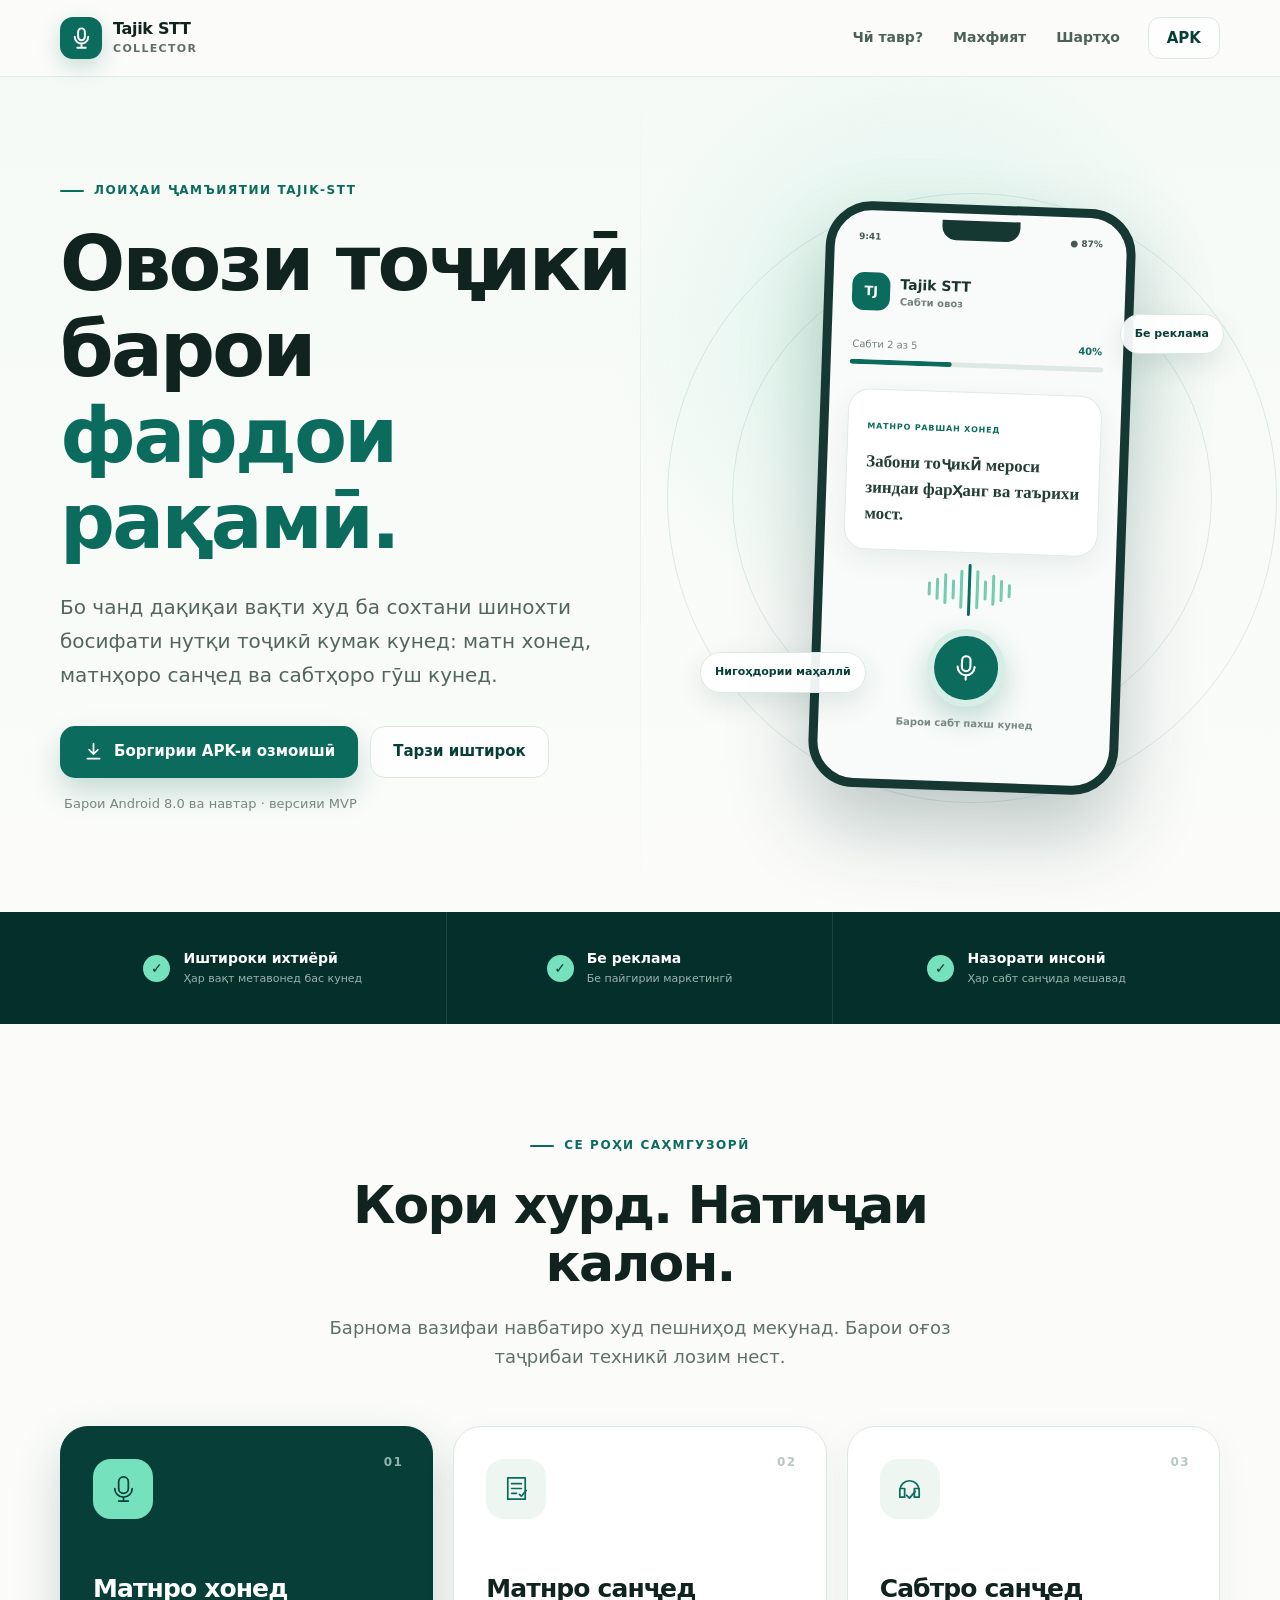
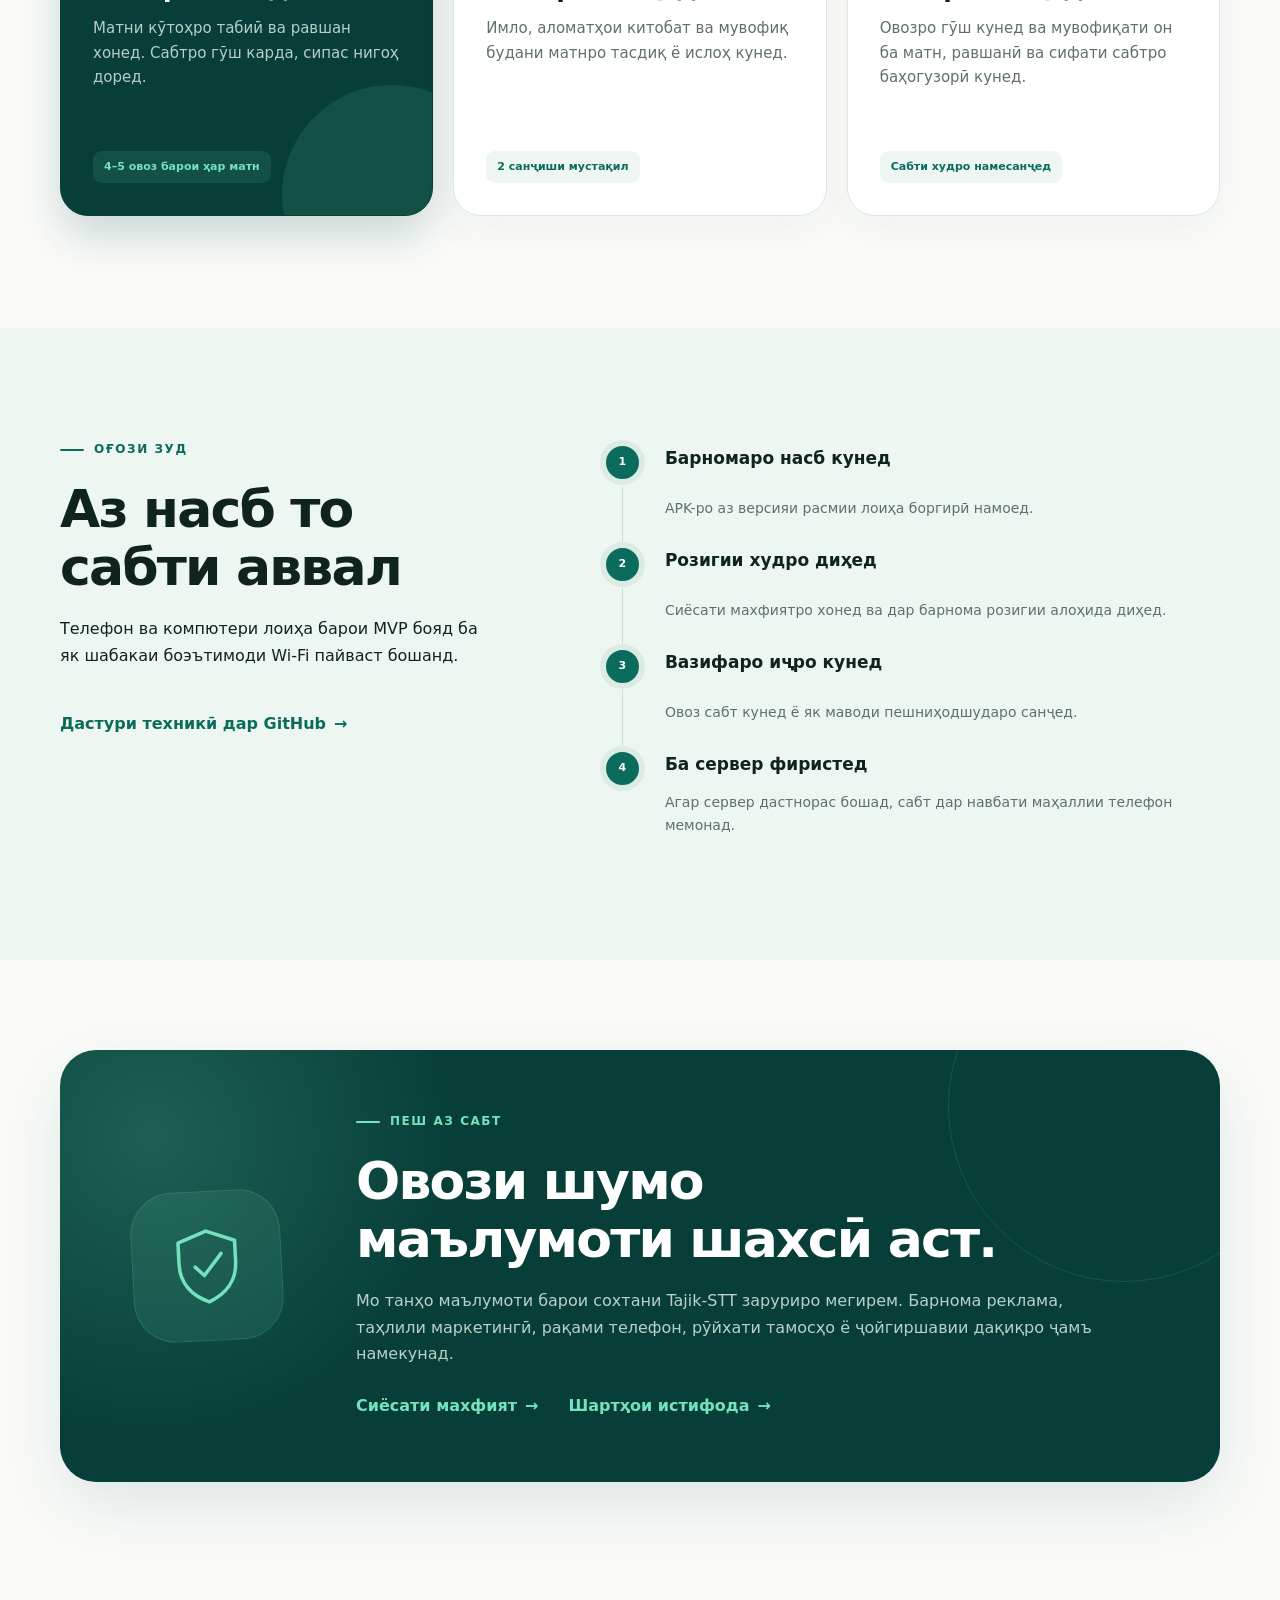
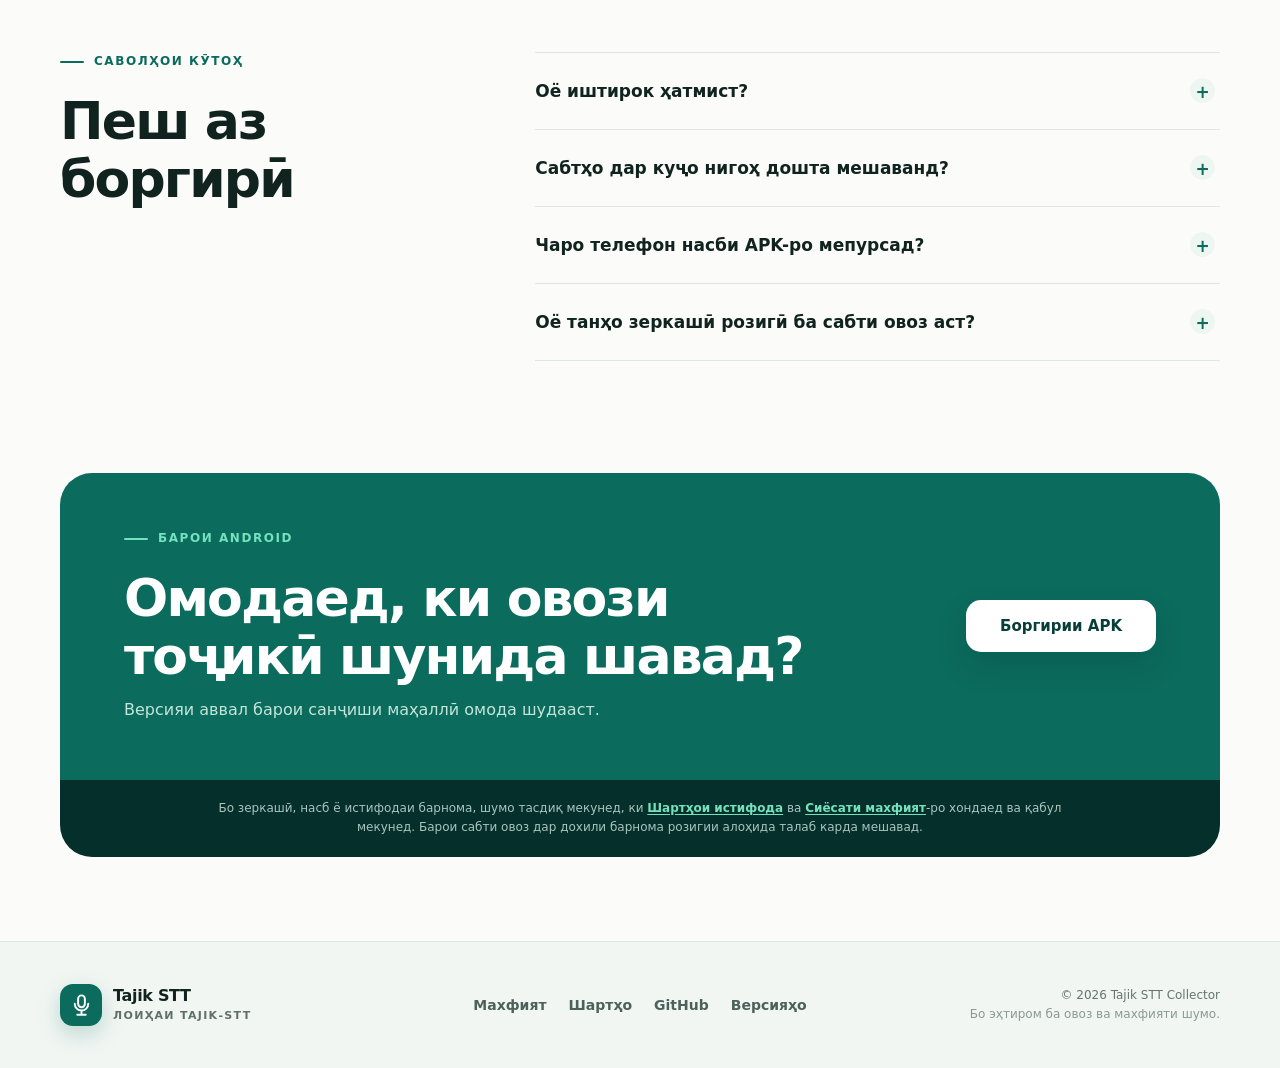
==== docs/index.html @ e996c250 "feat: add GitHub Pages site and privacy flow" ====
<!doctype html>
<html lang="tg">
<head>
  <meta charset="utf-8">
  <meta name="viewport" content="width=device-width, initial-scale=1">
  <meta name="theme-color" content="#083f38">
  <meta name="description" content="Tajik STT Collector — барномаи ихтиёрӣ барои сабт ва санҷиши овози тоҷикӣ.">
  <meta property="og:title" content="Tajik STT Collector">
  <meta property="og:description" content="Овози тоҷикӣ барои фардои рақамӣ.">
  <meta property="og:type" content="website">
  <meta property="og:url" content="https://zigger06.github.io/Tajik-STT-Collector/">
  <title>Tajik STT Collector — овози тоҷикӣ</title>
  <link rel="icon" href="favicon.svg" type="image/svg+xml">
  <link rel="stylesheet" href="styles.css">
</head>
<body>
  <a class="skip-link" href="#main">Ба муҳтавои асосӣ гузаштан</a>

  <header class="site-header">
    <div class="shell nav-wrap">
      <a class="brand" href="index.html" aria-label="Tajik STT Collector — саҳифаи асосӣ">
        <span class="brand-mark" aria-hidden="true">
          <svg viewBox="0 0 32 32" focusable="false">
            <rect x="12" y="4" width="8" height="14" rx="4"></rect>
            <path d="M8 14a8 8 0 0 0 16 0M16 22v5M11 27h10"></path>
          </svg>
        </span>
        <span><strong>Tajik STT</strong><small>Collector</small></span>
      </a>
      <nav class="nav-links" aria-label="Пайвандҳои асосӣ">
        <a href="#how">Чӣ тавр?</a>
        <a href="privacy.html">Махфият</a>
        <a href="terms.html">Шартҳо</a>
      </nav>
      <a class="button button-small button-ghost" href="https://github.com/Zigger06/Tajik-STT-Collector/releases/latest/download/Tajik-STT-Collector.apk">APK</a>
    </div>
  </header>

  <main id="main">
    <section class="hero">
      <div class="hero-glow hero-glow-one" aria-hidden="true"></div>
      <div class="hero-glow hero-glow-two" aria-hidden="true"></div>
      <div class="shell hero-grid">
        <div class="hero-copy">
          <p class="eyebrow"><span></span> Лоиҳаи ҷамъиятии Tajik‑STT</p>
          <h1>Овози тоҷикӣ барои <em>фардои рақамӣ.</em></h1>
          <p class="hero-lead">Бо чанд дақиқаи вақти худ ба сохтани шинохти босифати нутқи тоҷикӣ кумак кунед: матн хонед, матнҳоро санҷед ва сабтҳоро гӯш кунед.</p>
          <div class="hero-actions">
            <a class="button button-primary" href="https://github.com/Zigger06/Tajik-STT-Collector/releases/latest/download/Tajik-STT-Collector.apk">
              <svg aria-hidden="true" viewBox="0 0 24 24"><path d="M12 3v12m0 0 5-5m-5 5-5-5M5 20h14"></path></svg>
              Боргирии APK-и озмоишӣ
            </a>
            <a class="button button-secondary" href="#how">Тарзи иштирок</a>
          </div>
          <p class="download-note">Барои Android 8.0 ва навтар · версияи MVP</p>
        </div>

        <div class="phone-stage" aria-label="Намунаи интерфейси барнома">
          <div class="orbit orbit-one" aria-hidden="true"></div>
          <div class="orbit orbit-two" aria-hidden="true"></div>
          <div class="phone">
            <div class="phone-top"><span>9:41</span><i></i><span>● 87%</span></div>
            <div class="app-brand"><b>TJ</b><span>Tajik STT<small>Сабти овоз</small></span></div>
            <div class="progress-row"><span>Сабти 2 аз 5</span><strong>40%</strong></div>
            <div class="progress"><i></i></div>
            <div class="prompt-card">
              <small>МАТНРО РАВШАН ХОНЕД</small>
              <p>Забони тоҷикӣ мероси зиндаи фарҳанг ва таърихи мост.</p>
            </div>
            <div class="wave" aria-hidden="true">
              <i></i><i></i><i></i><i></i><i></i><i></i><i></i><i></i><i></i><i></i><i></i>
            </div>
            <div class="record-button" aria-hidden="true">
              <svg viewBox="0 0 32 32"><rect x="12" y="5" width="8" height="14" rx="4"></rect><path d="M8 15a8 8 0 0 0 16 0M16 23v4"></path></svg>
            </div>
            <p class="tap-label">Барои сабт пахш кунед</p>
          </div>
          <span class="float-chip chip-private">Бе реклама</span>
          <span class="float-chip chip-local">Нигоҳдории маҳаллӣ</span>
        </div>
      </div>
    </section>

    <section class="trust-strip" aria-label="Хусусиятҳои махфият">
      <div class="shell trust-grid">
        <div><span class="check">✓</span><p><strong>Иштироки ихтиёрӣ</strong><small>Ҳар вақт метавонед бас кунед</small></p></div>
        <div><span class="check">✓</span><p><strong>Бе реклама</strong><small>Бе пайгирии маркетингӣ</small></p></div>
        <div><span class="check">✓</span><p><strong>Назорати инсонӣ</strong><small>Ҳар сабт санҷида мешавад</small></p></div>
      </div>
    </section>

    <section class="section" id="how">
      <div class="shell">
        <div class="section-heading">
          <p class="eyebrow dark"><span></span> Се роҳи саҳмгузорӣ</p>
          <h2>Кори хурд. Натиҷаи калон.</h2>
          <p>Барнома вазифаи навбатиро худ пешниҳод мекунад. Барои оғоз таҷрибаи техникӣ лозим нест.</p>
        </div>
        <div class="task-grid">
          <article class="task-card featured">
            <div class="task-number">01</div>
            <div class="task-icon mic-icon" aria-hidden="true">
              <svg viewBox="0 0 32 32"><rect x="11" y="4" width="10" height="17" rx="5"></rect><path d="M7 16a9 9 0 0 0 18 0M16 25v4M11 29h10"></path></svg>
            </div>
            <h3>Матнро хонед</h3>
            <p>Матни кӯтоҳро табиӣ ва равшан хонед. Сабтро гӯш карда, сипас нигоҳ доред.</p>
            <span class="task-tag">4–5 овоз барои ҳар матн</span>
          </article>
          <article class="task-card">
            <div class="task-number">02</div>
            <div class="task-icon" aria-hidden="true">
              <svg viewBox="0 0 32 32"><path d="M7 5h18v22H7zM11 11h10M11 16h10M11 21h5"></path><path d="m19 22 2 2 5-6"></path></svg>
            </div>
            <h3>Матнро санҷед</h3>
            <p>Имло, аломатҳои китобат ва мувофиқ будани матнро тасдиқ ё ислоҳ кунед.</p>
            <span class="task-tag">2 санҷиши мустақил</span>
          </article>
          <article class="task-card">
            <div class="task-number">03</div>
            <div class="task-icon" aria-hidden="true">
              <svg viewBox="0 0 32 32"><path d="M6 18a10 10 0 0 1 20 0M6 18v7h5v-9H6M26 18v7h-5v-9h5"></path><path d="m13 23 3 3 6-7"></path></svg>
            </div>
            <h3>Сабтро санҷед</h3>
            <p>Овозро гӯш кунед ва мувофиқати он ба матн, равшанӣ ва сифати сабтро баҳогузорӣ кунед.</p>
            <span class="task-tag">Сабти худро намесанҷед</span>
          </article>
        </div>
      </div>
    </section>

    <section class="section soft-section">
      <div class="shell steps-grid">
        <div class="section-heading left">
          <p class="eyebrow dark"><span></span> Оғози зуд</p>
          <h2>Аз насб то сабти аввал</h2>
          <p>Телефон ва компютери лоиҳа барои MVP бояд ба як шабакаи боэътимоди Wi‑Fi пайваст бошанд.</p>
          <a class="text-link" href="https://github.com/Zigger06/Tajik-STT-Collector#быстрый-запуск-на-windows">Дастури техникӣ дар GitHub <span>→</span></a>
        </div>
        <ol class="steps">
          <li><b>1</b><div><strong>Барномаро насб кунед</strong><span>APK-ро аз версияи расмии лоиҳа боргирӣ намоед.</span></div></li>
          <li><b>2</b><div><strong>Розигии худро диҳед</strong><span>Сиёсати махфиятро хонед ва дар барнома розигии алоҳида диҳед.</span></div></li>
          <li><b>3</b><div><strong>Вазифаро иҷро кунед</strong><span>Овоз сабт кунед ё як маводи пешниҳодшударо санҷед.</span></div></li>
          <li><b>4</b><div><strong>Ба сервер фиристед</strong><span>Агар сервер дастнорас бошад, сабт дар навбати маҳаллии телефон мемонад.</span></div></li>
        </ol>
      </div>
    </section>

    <section class="section privacy-section">
      <div class="shell privacy-card">
        <div class="shield" aria-hidden="true">
          <svg viewBox="0 0 48 48"><path d="M24 4 40 10v12c0 11-6.7 18.2-16 22-9.3-3.8-16-11-16-22V10z"></path><path d="m17 24 5 5 10-12"></path></svg>
        </div>
        <div>
          <p class="eyebrow light"><span></span> Пеш аз сабт</p>
          <h2>Овози шумо маълумоти шахсӣ аст.</h2>
          <p>Мо танҳо маълумоти барои сохтани Tajik‑STT заруриро мегирем. Барнома реклама, таҳлили маркетингӣ, рақами телефон, рӯйхати тамосҳо ё ҷойгиршавии дақиқро ҷамъ намекунад.</p>
          <div class="legal-links">
            <a href="privacy.html">Сиёсати махфият <span>→</span></a>
            <a href="terms.html">Шартҳои истифода <span>→</span></a>
          </div>
        </div>
      </div>
    </section>

    <section class="section faq-section">
      <div class="shell faq-grid">
        <div class="section-heading left">
          <p class="eyebrow dark"><span></span> Саволҳои кӯтоҳ</p>
          <h2>Пеш аз боргирӣ</h2>
        </div>
        <div class="faq-list">
          <details>
            <summary>Оё иштирок ҳатмист?</summary>
            <p>Не. Иштирок пурра ихтиёрӣ аст. Шумо метавонед сабтро пеш аз фиристодан пок кунед ё минбаъд иштирок накунед.</p>
          </details>
          <details>
            <summary>Сабтҳо дар куҷо нигоҳ дошта мешаванд?</summary>
            <p>Дар MVP сабтҳои фиристодашуда дар компютери лоиҳа нигоҳ дошта мешаванд. Сабти ҳанӯз нафиристодашуда муваққатан дар хотираи хусусии барнома мемонад.</p>
          </details>
          <details>
            <summary>Чаро телефон насби APK-ро мепурсад?</summary>
            <p>Барнома ҳоло дар Google Play нест. APK-ро танҳо аз саҳифаи расмии ҳамин лоиҳа гиред ва иҷозати насб аз манбаи дигарро танҳо барои ҳамин файл диҳед.</p>
          </details>
          <details>
            <summary>Оё танҳо зеркашӣ розигӣ ба сабти овоз аст?</summary>
            <p>Не. Боргирӣ ва истифода қабули шартҳоро нишон медиҳад, аммо барои сабт ва истифодаи овоз дар дохили барнома розигии равшан ва алоҳида талаб мешавад.</p>
          </details>
        </div>
      </div>
    </section>

    <section class="download-section">
      <div class="shell download-card">
        <div>
          <p class="eyebrow light"><span></span> Барои Android</p>
          <h2>Омодаед, ки овози тоҷикӣ шунида шавад?</h2>
          <p>Версияи аввал барои санҷиши маҳаллӣ омода шудааст.</p>
        </div>
        <a class="button button-light" href="https://github.com/Zigger06/Tajik-STT-Collector/releases/latest/download/Tajik-STT-Collector.apk">Боргирии APK</a>
      </div>
      <div class="shell consent-copy">
        <p>Бо зеркашӣ, насб ё истифодаи барнома, шумо тасдиқ мекунед, ки <a href="terms.html">Шартҳои истифода</a> ва <a href="privacy.html">Сиёсати махфият</a>-ро хондаед ва қабул мекунед. Барои сабти овоз дар дохили барнома розигии алоҳида талаб карда мешавад.</p>
      </div>
    </section>
  </main>

  <footer class="site-footer">
    <div class="shell footer-grid">
      <div class="brand footer-brand">
        <span class="brand-mark" aria-hidden="true">
          <svg viewBox="0 0 32 32" focusable="false"><rect x="12" y="4" width="8" height="14" rx="4"></rect><path d="M8 14a8 8 0 0 0 16 0M16 22v5M11 27h10"></path></svg>
        </span>
        <span><strong>Tajik STT</strong><small>Лоиҳаи Tajik‑STT</small></span>
      </div>
      <nav aria-label="Пайвандҳои поёнӣ">
        <a href="privacy.html">Махфият</a>
        <a href="terms.html">Шартҳо</a>
        <a href="https://github.com/Zigger06/Tajik-STT-Collector">GitHub</a>
        <a href="https://github.com/Zigger06/Tajik-STT-Collector/releases">Версияҳо</a>
      </nav>
      <p>© 2026 Tajik STT Collector<br><span>Бо эҳтиром ба овоз ва махфияти шумо.</span></p>
    </div>
  </footer>
</body>
</html>
---- docs/styles.css ----
:root {
  --ink: #10231f;
  --muted: #5f706b;
  --paper: #fbfcfa;
  --soft: #eef6f2;
  --line: #dce8e2;
  --green: #0b6b5d;
  --green-dark: #073f38;
  --green-deep: #052f2b;
  --mint: #75e2bd;
  --lime: #dff572;
  --white: #ffffff;
  --shadow: 0 24px 70px rgba(7, 63, 56, 0.12);
  --radius: 28px;
}

* {
  box-sizing: border-box;
}

html {
  scroll-behavior: smooth;
  scroll-padding-top: 90px;
}

body {
  margin: 0;
  color: var(--ink);
  background: var(--paper);
  font-family: Inter, ui-sans-serif, system-ui, -apple-system, BlinkMacSystemFont, "Segoe UI", sans-serif;
  font-size: 16px;
  line-height: 1.65;
  text-rendering: optimizeLegibility;
}

body::selection {
  color: var(--green-deep);
  background: var(--mint);
}

a {
  color: inherit;
  text-decoration: none;
}

svg {
  display: block;
}

.shell {
  width: min(1160px, calc(100% - 40px));
  margin-inline: auto;
}

.skip-link {
  position: fixed;
  z-index: 100;
  top: 10px;
  left: 10px;
  padding: 10px 16px;
  color: var(--white);
  background: var(--green-dark);
  border-radius: 10px;
  transform: translateY(-150%);
}

.skip-link:focus {
  transform: translateY(0);
}

.site-header {
  position: sticky;
  z-index: 20;
  top: 0;
  background: rgba(251, 252, 250, 0.86);
  border-bottom: 1px solid rgba(220, 232, 226, 0.8);
  backdrop-filter: blur(18px);
}

.nav-wrap {
  display: flex;
  align-items: center;
  min-height: 76px;
  gap: 28px;
}

.brand {
  display: inline-flex;
  align-items: center;
  gap: 11px;
  min-width: max-content;
}

.brand-mark {
  display: grid;
  place-items: center;
  width: 42px;
  height: 42px;
  color: var(--white);
  background: var(--green);
  border-radius: 13px;
  box-shadow: 0 8px 22px rgba(11, 107, 93, 0.22);
}

.brand-mark svg {
  width: 27px;
  height: 27px;
  fill: none;
  stroke: currentColor;
  stroke-linecap: round;
  stroke-linejoin: round;
  stroke-width: 2.3;
}

.brand > span:last-child {
  display: grid;
  line-height: 1.05;
}

.brand strong {
  font-size: 16px;
  letter-spacing: -0.02em;
}

.brand small {
  margin-top: 5px;
  color: var(--muted);
  font-size: 11px;
  font-weight: 700;
  letter-spacing: 0.12em;
  text-transform: uppercase;
}

.nav-links {
  display: flex;
  align-items: center;
  justify-content: center;
  margin-left: auto;
  gap: 30px;
}

.nav-links a,
.site-footer nav a {
  color: #4d615b;
  font-size: 14px;
  font-weight: 700;
}

.nav-links a:hover,
.site-footer nav a:hover,
.nav-links a:focus-visible,
.site-footer nav a:focus-visible {
  color: var(--green);
}

.button {
  display: inline-flex;
  align-items: center;
  justify-content: center;
  min-height: 52px;
  padding: 13px 22px;
  gap: 10px;
  border: 1px solid transparent;
  border-radius: 15px;
  font-size: 15px;
  font-weight: 800;
  line-height: 1.25;
  text-align: center;
  transition: transform 160ms ease, box-shadow 160ms ease, background 160ms ease;
}

.button:hover {
  transform: translateY(-2px);
}

.button:focus-visible,
a:focus-visible,
summary:focus-visible {
  outline: 3px solid var(--lime);
  outline-offset: 3px;
}

.button svg {
  width: 21px;
  height: 21px;
  fill: none;
  stroke: currentColor;
  stroke-linecap: round;
  stroke-linejoin: round;
  stroke-width: 2;
}

.button-primary {
  color: var(--white);
  background: var(--green);
  box-shadow: 0 14px 30px rgba(11, 107, 93, 0.22);
}

.button-primary:hover {
  background: #075d51;
  box-shadow: 0 18px 36px rgba(11, 107, 93, 0.28);
}

.button-secondary,
.button-ghost {
  color: var(--green-dark);
  background: rgba(255, 255, 255, 0.7);
  border-color: var(--line);
}

.button-small {
  min-height: 42px;
  padding: 9px 18px;
  border-radius: 12px;
}

.hero {
  position: relative;
  overflow: hidden;
  padding: 86px 0 80px;
  background:
    radial-gradient(circle at 72% 32%, rgba(117, 226, 189, 0.24), transparent 28%),
    linear-gradient(180deg, #f5faf7 0%, var(--paper) 100%);
}

.hero::before {
  position: absolute;
  top: 0;
  left: 50%;
  width: 1px;
  height: 100%;
  content: "";
  background: linear-gradient(transparent, rgba(11, 107, 93, 0.08), transparent);
}

.hero-grid {
  position: relative;
  z-index: 2;
  display: grid;
  grid-template-columns: minmax(0, 1.08fr) minmax(360px, 0.92fr);
  align-items: center;
  gap: 82px;
}

.hero-copy {
  padding: 18px 0;
}

.eyebrow {
  display: flex;
  align-items: center;
  margin: 0 0 20px;
  gap: 10px;
  color: var(--green);
  font-size: 12px;
  font-weight: 850;
  letter-spacing: 0.13em;
  text-transform: uppercase;
}

.eyebrow span {
  width: 24px;
  height: 2px;
  background: currentColor;
  border-radius: 999px;
}

.eyebrow.dark {
  color: var(--green);
}

.eyebrow.light {
  color: var(--mint);
}

h1,
h2,
h3,
p {
  overflow-wrap: break-word;
}

h1,
h2,
h3 {
  margin-top: 0;
  line-height: 1.12;
  letter-spacing: -0.035em;
}

h1 {
  max-width: 720px;
  margin-bottom: 25px;
  font-size: clamp(48px, 6vw, 78px);
  font-weight: 850;
}

h1 em {
  color: var(--green);
  font-style: normal;
}

.hero-lead {
  max-width: 650px;
  margin: 0 0 34px;
  color: #52655f;
  font-size: clamp(17px, 2vw, 20px);
  line-height: 1.7;
}

.hero-actions {
  display: flex;
  flex-wrap: wrap;
  gap: 12px;
}

.download-note {
  margin: 15px 0 0 4px;
  color: #788781;
  font-size: 13px;
}

.phone-stage {
  position: relative;
  display: grid;
  place-items: center;
  min-height: 600px;
}

.phone {
  position: relative;
  z-index: 3;
  width: 310px;
  min-height: 586px;
  padding: 18px 19px 28px;
  overflow: hidden;
  background: #f8fbf9;
  border: 9px solid #153832;
  border-radius: 46px;
  box-shadow: 0 38px 80px rgba(6, 48, 43, 0.25), inset 0 0 0 1px rgba(255, 255, 255, 0.35);
  transform: rotate(2deg);
}

.phone::before {
  position: absolute;
  top: 7px;
  left: 50%;
  width: 78px;
  height: 20px;
  content: "";
  background: #153832;
  border-radius: 0 0 14px 14px;
  transform: translateX(-50%);
}

.phone-top {
  display: flex;
  justify-content: space-between;
  margin: 1px 5px 28px;
  color: #435852;
  font-size: 9px;
  font-weight: 800;
}

.phone-top i {
  width: 52px;
}

.app-brand {
  display: flex;
  align-items: center;
  gap: 10px;
}

.app-brand b {
  display: grid;
  place-items: center;
  width: 38px;
  height: 38px;
  color: var(--white);
  background: var(--green);
  border-radius: 12px;
  font-size: 13px;
}

.app-brand > span {
  display: grid;
  color: #1a332e;
  font-size: 14px;
  font-weight: 850;
  line-height: 1.1;
}

.app-brand small {
  margin-top: 4px;
  color: #72807c;
  font-size: 10px;
  font-weight: 600;
}

.progress-row {
  display: flex;
  justify-content: space-between;
  margin: 26px 2px 7px;
  color: #73817d;
  font-size: 10px;
}

.progress-row strong {
  color: var(--green);
}

.progress {
  height: 5px;
  overflow: hidden;
  background: #dfe9e4;
  border-radius: 999px;
}

.progress i {
  display: block;
  width: 40%;
  height: 100%;
  background: var(--green);
  border-radius: inherit;
}

.prompt-card {
  margin-top: 24px;
  padding: 21px 19px;
  background: var(--white);
  border: 1px solid #e1ebe6;
  border-radius: 22px;
  box-shadow: 0 10px 28px rgba(7, 63, 56, 0.07);
}

.prompt-card small {
  color: var(--green);
  font-size: 8px;
  font-weight: 850;
  letter-spacing: 0.1em;
}

.prompt-card p {
  margin: 11px 0 0;
  color: #243d37;
  font-family: Georgia, serif;
  font-size: 17px;
  font-weight: 600;
  line-height: 1.55;
}

.wave {
  display: flex;
  align-items: center;
  justify-content: center;
  height: 74px;
  gap: 5px;
}

.wave i {
  width: 3px;
  height: 14px;
  background: #74cbb0;
  border-radius: 99px;
}

.wave i:nth-child(2),
.wave i:nth-child(10) { height: 22px; }
.wave i:nth-child(3),
.wave i:nth-child(9) { height: 31px; }
.wave i:nth-child(4),
.wave i:nth-child(8) { height: 20px; }
.wave i:nth-child(5),
.wave i:nth-child(7) { height: 39px; }
.wave i:nth-child(6) { height: 52px; background: var(--green); }

.record-button {
  display: grid;
  place-items: center;
  width: 78px;
  height: 78px;
  margin: 2px auto 0;
  color: var(--white);
  background: var(--green);
  border: 7px solid #d6eee6;
  border-radius: 50%;
  box-shadow: 0 12px 30px rgba(11, 107, 93, 0.24);
}

.record-button svg {
  width: 34px;
  height: 34px;
  fill: none;
  stroke: currentColor;
  stroke-linecap: round;
  stroke-width: 2;
}

.tap-label {
  margin: 9px 0 0;
  color: #7a8883;
  font-size: 10px;
  font-weight: 650;
  text-align: center;
}

.orbit {
  position: absolute;
  border: 1px solid rgba(11, 107, 93, 0.12);
  border-radius: 50%;
}

.orbit-one {
  width: 480px;
  height: 480px;
}

.orbit-two {
  width: 610px;
  height: 610px;
}

.float-chip {
  position: absolute;
  z-index: 5;
  padding: 10px 14px;
  color: var(--green-dark);
  background: rgba(255, 255, 255, 0.93);
  border: 1px solid var(--line);
  border-radius: 999px;
  box-shadow: 0 10px 28px rgba(7, 63, 56, 0.11);
  font-size: 11px;
  font-weight: 800;
}

.chip-private {
  top: 116px;
  right: -4px;
}

.chip-local {
  bottom: 105px;
  left: -24px;
}

.trust-strip {
  background: var(--green-deep);
}

.trust-grid {
  display: grid;
  grid-template-columns: repeat(3, 1fr);
}

.trust-grid > div {
  display: flex;
  align-items: center;
  justify-content: center;
  min-height: 112px;
  padding: 24px 30px;
  gap: 13px;
  border-right: 1px solid rgba(255, 255, 255, 0.1);
}

.trust-grid > div:last-child {
  border: 0;
}

.trust-grid p {
  display: grid;
  margin: 0;
  line-height: 1.35;
}

.trust-grid strong {
  color: var(--white);
  font-size: 14px;
}

.trust-grid small {
  margin-top: 4px;
  color: #9ab5ad;
  font-size: 11px;
}

.check {
  display: grid;
  place-items: center;
  flex: 0 0 27px;
  width: 27px;
  height: 27px;
  color: var(--green-deep);
  background: var(--mint);
  border-radius: 50%;
  font-size: 14px;
  font-weight: 900;
}

.section {
  padding: 112px 0;
}

.section-heading {
  max-width: 700px;
  margin: 0 auto 54px;
  text-align: center;
}

.section-heading.left {
  margin: 0;
  text-align: left;
}

.section-heading .eyebrow {
  justify-content: center;
}

.section-heading.left .eyebrow {
  justify-content: flex-start;
}

.section-heading h2,
.privacy-card h2,
.download-card h2 {
  margin-bottom: 20px;
  font-size: clamp(34px, 4.5vw, 52px);
  font-weight: 850;
}

.section-heading > p:last-child {
  margin: 0;
  color: var(--muted);
  font-size: 18px;
}

.task-grid {
  display: grid;
  grid-template-columns: repeat(3, 1fr);
  gap: 20px;
}

.task-card {
  position: relative;
  display: flex;
  flex-direction: column;
  min-height: 390px;
  padding: 32px;
  overflow: hidden;
  background: var(--white);
  border: 1px solid var(--line);
  border-radius: var(--radius);
  box-shadow: 0 14px 38px rgba(7, 63, 56, 0.05);
}

.task-card.featured {
  background: var(--green-dark);
  border-color: var(--green-dark);
  box-shadow: 0 20px 48px rgba(7, 63, 56, 0.2);
}

.task-card.featured::after {
  position: absolute;
  right: -70px;
  bottom: -90px;
  width: 220px;
  height: 220px;
  content: "";
  background: rgba(117, 226, 189, 0.11);
  border-radius: 50%;
}

.task-number {
  position: absolute;
  top: 26px;
  right: 29px;
  color: #b8c8c2;
  font-size: 12px;
  font-weight: 900;
  letter-spacing: 0.12em;
}

.task-card.featured .task-number {
  color: #8fb3aa;
}

.task-icon {
  display: grid;
  place-items: center;
  width: 60px;
  height: 60px;
  margin-bottom: 56px;
  color: var(--green);
  background: var(--soft);
  border-radius: 18px;
}

.task-icon svg {
  width: 31px;
  height: 31px;
  fill: none;
  stroke: currentColor;
  stroke-linecap: round;
  stroke-linejoin: round;
  stroke-width: 1.8;
}

.featured .task-icon {
  color: var(--green-dark);
  background: var(--mint);
}

.task-card h3 {
  margin-bottom: 13px;
  font-size: 25px;
}

.task-card p {
  margin: 0 0 24px;
  color: var(--muted);
  font-size: 15px;
}

.task-card.featured h3 {
  color: var(--white);
}

.task-card.featured p {
  color: #b8cec7;
}

.task-tag {
  position: relative;
  z-index: 2;
  align-self: flex-start;
  margin-top: auto;
  padding: 7px 11px;
  color: var(--green);
  background: var(--soft);
  border-radius: 9px;
  font-size: 11px;
  font-weight: 800;
}

.featured .task-tag {
  color: var(--mint);
  background: rgba(117, 226, 189, 0.11);
}

.soft-section {
  background: var(--soft);
}

.steps-grid {
  display: grid;
  grid-template-columns: 0.83fr 1.17fr;
  align-items: start;
  gap: 100px;
}

.text-link {
  display: inline-flex;
  align-items: center;
  margin-top: 26px;
  gap: 8px;
  color: var(--green);
  font-weight: 850;
}

.text-link span,
.legal-links span {
  transition: transform 160ms ease;
}

.text-link:hover span,
.legal-links a:hover span {
  transform: translateX(4px);
}

.steps {
  margin: 0;
  padding: 0;
  list-style: none;
}

.steps li {
  position: relative;
  display: flex;
  min-height: 102px;
  gap: 20px;
}

.steps li:not(:last-child)::after {
  position: absolute;
  top: 46px;
  bottom: -8px;
  left: 22px;
  width: 1px;
  content: "";
  background: #cbded5;
}

.steps b {
  position: relative;
  z-index: 2;
  display: grid;
  place-items: center;
  flex: 0 0 45px;
  width: 45px;
  height: 45px;
  color: var(--white);
  background: var(--green);
  border: 6px solid #dcece4;
  border-radius: 50%;
  font-size: 11px;
}

.steps div {
  display: grid;
  padding-top: 4px;
}

.steps strong {
  font-size: 17px;
}

.steps span {
  margin-top: 3px;
  color: var(--muted);
  font-size: 14px;
}

.privacy-section {
  padding-block: 90px;
  background: var(--paper);
}

.privacy-card {
  position: relative;
  display: grid;
  grid-template-columns: 170px 1fr;
  align-items: center;
  padding: 62px 72px;
  gap: 54px;
  overflow: hidden;
  color: var(--white);
  background:
    radial-gradient(circle at 8% 20%, rgba(117, 226, 189, 0.2), transparent 27%),
    var(--green-dark);
  border-radius: 36px;
  box-shadow: var(--shadow);
}

.privacy-card::after {
  position: absolute;
  top: -120px;
  right: -80px;
  width: 350px;
  height: 350px;
  content: "";
  border: 1px solid rgba(117, 226, 189, 0.13);
  border-radius: 50%;
}

.shield {
  display: grid;
  place-items: center;
  width: 150px;
  height: 150px;
  color: var(--mint);
  background: rgba(117, 226, 189, 0.1);
  border: 1px solid rgba(117, 226, 189, 0.16);
  border-radius: 42px;
  transform: rotate(-3deg);
}

.shield svg {
  width: 85px;
  height: 85px;
  fill: none;
  stroke: currentColor;
  stroke-linecap: round;
  stroke-linejoin: round;
  stroke-width: 2;
}

.privacy-card > div:last-child {
  position: relative;
  z-index: 2;
}

.privacy-card h2 {
  max-width: 680px;
}

.privacy-card p:not(.eyebrow) {
  max-width: 770px;
  margin-bottom: 26px;
  color: #bad0c9;
  font-size: 16px;
}

.legal-links {
  display: flex;
  flex-wrap: wrap;
  gap: 30px;
}

.legal-links a {
  display: inline-flex;
  align-items: center;
  gap: 8px;
  color: var(--mint);
  font-weight: 850;
}

.faq-section {
  padding-top: 80px;
}

.faq-grid {
  display: grid;
  grid-template-columns: 0.72fr 1.28fr;
  align-items: start;
  gap: 90px;
}

.faq-list {
  border-top: 1px solid var(--line);
}

.faq-list details {
  border-bottom: 1px solid var(--line);
}

.faq-list summary {
  position: relative;
  padding: 24px 46px 24px 0;
  cursor: pointer;
  font-size: 17px;
  font-weight: 800;
  list-style: none;
}

.faq-list summary::-webkit-details-marker {
  display: none;
}

.faq-list summary::after {
  position: absolute;
  top: 25px;
  right: 5px;
  display: grid;
  place-items: center;
  width: 25px;
  height: 25px;
  content: "+";
  color: var(--green);
  background: var(--soft);
  border-radius: 50%;
  font-size: 17px;
}

.faq-list details[open] summary::after {
  content: "−";
}

.faq-list details p {
  margin: -6px 46px 24px 0;
  color: var(--muted);
}

.download-section {
  padding: 0 0 84px;
}

.download-card {
  display: flex;
  align-items: center;
  justify-content: space-between;
  padding: 56px 64px;
  gap: 36px;
  color: var(--white);
  background: var(--green);
  border-radius: 32px 32px 0 0;
}

.download-card h2 {
  max-width: 720px;
  margin-bottom: 12px;
}

.download-card p:not(.eyebrow) {
  margin: 0;
  color: #c4e5da;
}

.button-light {
  min-width: 190px;
  color: var(--green-dark);
  background: var(--white);
  box-shadow: 0 14px 30px rgba(4, 47, 42, 0.16);
}

.consent-copy {
  padding: 19px 34px;
  color: #a9c5bd;
  background: var(--green-deep);
  border-radius: 0 0 32px 32px;
  font-size: 12px;
  text-align: center;
}

.consent-copy p {
  max-width: 900px;
  margin: 0 auto;
}

.consent-copy a {
  color: var(--mint);
  font-weight: 800;
  text-decoration: underline;
  text-underline-offset: 2px;
}

.site-footer {
  padding: 42px 0;
  background: #f1f6f3;
  border-top: 1px solid var(--line);
}

.footer-grid {
  display: grid;
  grid-template-columns: 1fr auto 1fr;
  align-items: center;
  gap: 40px;
}

.site-footer nav {
  display: flex;
  gap: 22px;
}

.site-footer > .shell > p {
  margin: 0;
  color: #65766f;
  font-size: 12px;
  line-height: 1.6;
  text-align: right;
}

.site-footer > .shell > p span {
  color: #8a9994;
}

/* Legal pages */
.legal-hero {
  padding: 80px 0 62px;
  color: var(--white);
  background:
    radial-gradient(circle at 76% 20%, rgba(117, 226, 189, 0.2), transparent 30%),
    var(--green-dark);
}

.legal-hero .breadcrumbs {
  display: flex;
  align-items: center;
  margin-bottom: 30px;
  gap: 9px;
  color: #a9c4bc;
  font-size: 13px;
}

.legal-hero .breadcrumbs a {
  color: var(--mint);
}

.legal-hero h1 {
  max-width: 820px;
  margin-bottom: 20px;
  font-size: clamp(42px, 6vw, 68px);
}

.legal-hero > .shell > p:last-child {
  max-width: 760px;
  margin: 0;
  color: #b9cec7;
  font-size: 18px;
}

.legal-layout {
  display: grid;
  grid-template-columns: 240px minmax(0, 760px);
  justify-content: center;
  padding: 70px 0 110px;
  gap: 70px;
}

.legal-toc {
  position: sticky;
  top: 104px;
  align-self: start;
  padding: 22px;
  background: var(--soft);
  border: 1px solid var(--line);
  border-radius: 18px;
}

.legal-toc strong {
  display: block;
  margin-bottom: 11px;
  color: var(--green-dark);
  font-size: 12px;
  letter-spacing: 0.08em;
  text-transform: uppercase;
}

.legal-toc a {
  display: block;
  padding: 5px 0;
  color: var(--muted);
  font-size: 13px;
  font-weight: 650;
}

.legal-toc a:hover {
  color: var(--green);
}

.legal-content {
  min-width: 0;
}

.legal-summary {
  margin-bottom: 46px;
  padding: 26px 28px;
  color: var(--green-dark);
  background: #e6f5ee;
  border: 1px solid #cce9dc;
  border-left: 5px solid var(--green);
  border-radius: 16px;
}

.legal-summary p {
  margin: 0;
}

.legal-content section {
  padding-top: 28px;
  margin-bottom: 34px;
  border-top: 1px solid var(--line);
}

.legal-content section:first-of-type {
  border-top: 0;
}

.legal-content h2 {
  margin-bottom: 15px;
  font-size: 26px;
}

.legal-content h3 {
  margin: 24px 0 10px;
  font-size: 19px;
}

.legal-content p,
.legal-content li {
  color: #4d615b;
}

.legal-content ul,
.legal-content ol {
  padding-left: 22px;
}

.legal-content li {
  margin-bottom: 8px;
  padding-left: 5px;
}

.legal-content a {
  color: var(--green);
  font-weight: 750;
  text-decoration: underline;
  text-underline-offset: 3px;
}

.legal-meta {
  display: flex;
  flex-wrap: wrap;
  margin-top: 32px;
  gap: 10px;
}

.legal-meta span {
  padding: 7px 11px;
  color: var(--green-dark);
  background: rgba(117, 226, 189, 0.12);
  border: 1px solid rgba(117, 226, 189, 0.22);
  border-radius: 999px;
  font-size: 12px;
  font-weight: 700;
}

.warning-box {
  margin: 24px 0;
  padding: 20px 22px;
  color: #634e14;
  background: #fff8dc;
  border: 1px solid #eedf9f;
  border-radius: 15px;
}

.warning-box strong {
  display: block;
  margin-bottom: 5px;
}

.warning-box p {
  margin: 0;
  color: #715c22;
}

.back-card {
  display: flex;
  align-items: center;
  justify-content: space-between;
  margin-top: 54px;
  padding: 24px 26px;
  gap: 24px;
  background: var(--soft);
  border-radius: 18px;
}

.back-card p {
  margin: 0;
}

@media (max-width: 980px) {
  .hero-grid {
    grid-template-columns: 1fr 380px;
    gap: 30px;
  }

  h1 {
    font-size: 56px;
  }

  .task-card {
    padding: 26px;
  }

  .steps-grid,
  .faq-grid {
    gap: 55px;
  }

  .privacy-card {
    grid-template-columns: 130px 1fr;
    padding: 50px;
    gap: 35px;
  }

  .shield {
    width: 125px;
    height: 125px;
  }

  .footer-grid {
    grid-template-columns: 1fr auto;
  }

  .site-footer > .shell > p {
    grid-column: 1 / -1;
    text-align: left;
  }
}

@media (max-width: 800px) {
  .nav-links {
    display: none;
  }

  .nav-wrap > .button {
    margin-left: auto;
  }

  .hero {
    padding-top: 58px;
  }

  .hero-grid {
    grid-template-columns: 1fr;
  }

  .hero-copy {
    text-align: center;
  }

  .hero-copy .eyebrow,
  .hero-actions {
    justify-content: center;
  }

  .hero-lead {
    margin-inline: auto;
  }

  .phone-stage {
    min-height: 620px;
  }

  .trust-grid {
    grid-template-columns: 1fr;
  }

  .trust-grid > div {
    justify-content: flex-start;
    min-height: 88px;
    border-right: 0;
    border-bottom: 1px solid rgba(255, 255, 255, 0.1);
  }

  .task-grid {
    grid-template-columns: 1fr;
  }

  .task-card {
    min-height: 330px;
  }

  .task-icon {
    margin-bottom: 40px;
  }

  .steps-grid,
  .faq-grid {
    grid-template-columns: 1fr;
  }

  .privacy-card {
    grid-template-columns: 1fr;
  }

  .shield {
    width: 100px;
    height: 100px;
    border-radius: 30px;
  }

  .shield svg {
    width: 58px;
  }

  .download-card {
    align-items: flex-start;
    flex-direction: column;
  }

  .legal-layout {
    grid-template-columns: 1fr;
  }

  .legal-toc {
    position: static;
  }
}

@media (max-width: 560px) {
  .shell {
    width: min(100% - 28px, 1160px);
  }

  .site-header .brand small {
    display: none;
  }

  .nav-wrap {
    min-height: 68px;
  }

  .brand-mark {
    width: 38px;
    height: 38px;
    border-radius: 12px;
  }

  .button-small {
    min-height: 40px;
    padding-inline: 15px;
  }

  .hero {
    padding: 44px 0 54px;
  }

  h1 {
    font-size: clamp(40px, 12vw, 54px);
  }

  .hero-lead {
    font-size: 17px;
  }

  .hero-actions {
    display: grid;
  }

  .hero-actions .button {
    width: 100%;
  }

  .phone-stage {
    min-height: 570px;
    transform: scale(0.9);
    margin: -30px 0;
  }

  .float-chip {
    display: none;
  }

  .orbit-two {
    display: none;
  }

  .section {
    padding: 78px 0;
  }

  .section-heading {
    margin-bottom: 38px;
  }

  .section-heading h2,
  .privacy-card h2,
  .download-card h2 {
    font-size: 35px;
  }

  .section-heading > p:last-child {
    font-size: 16px;
  }

  .task-card {
    min-height: 350px;
    padding: 26px;
    border-radius: 23px;
  }

  .steps-grid {
    gap: 46px;
  }

  .steps li {
    min-height: 112px;
  }

  .privacy-section {
    padding-block: 55px;
  }

  .privacy-card {
    padding: 34px 27px;
    gap: 28px;
    border-radius: 26px;
  }

  .legal-links {
    display: grid;
    gap: 13px;
  }

  .faq-section {
    padding-top: 58px;
  }

  .faq-grid {
    gap: 18px;
  }

  .download-section {
    padding-bottom: 54px;
  }

  .download-card {
    padding: 36px 27px;
    border-radius: 25px 25px 0 0;
  }

  .button-light {
    width: 100%;
  }

  .consent-copy {
    padding: 18px 20px;
    border-radius: 0 0 25px 25px;
  }

  .footer-grid {
    grid-template-columns: 1fr;
    gap: 28px;
  }

  .site-footer nav {
    display: grid;
    grid-template-columns: 1fr 1fr;
    gap: 12px 20px;
  }

  .legal-hero {
    padding: 55px 0 44px;
  }

  .legal-hero h1 {
    font-size: 42px;
  }

  .legal-hero > .shell > p:last-child {
    font-size: 16px;
  }

  .legal-layout {
    padding: 45px 0 75px;
    gap: 35px;
  }

  .legal-toc {
    padding: 18px;
  }

  .legal-content h2 {
    font-size: 23px;
  }

  .back-card {
    align-items: flex-start;
    flex-direction: column;
  }
}

@media (prefers-reduced-motion: reduce) {
  html {
    scroll-behavior: auto;
  }

  *,
  *::before,
  *::after {
    scroll-behavior: auto !important;
    transition-duration: 0.01ms !important;
  }
}
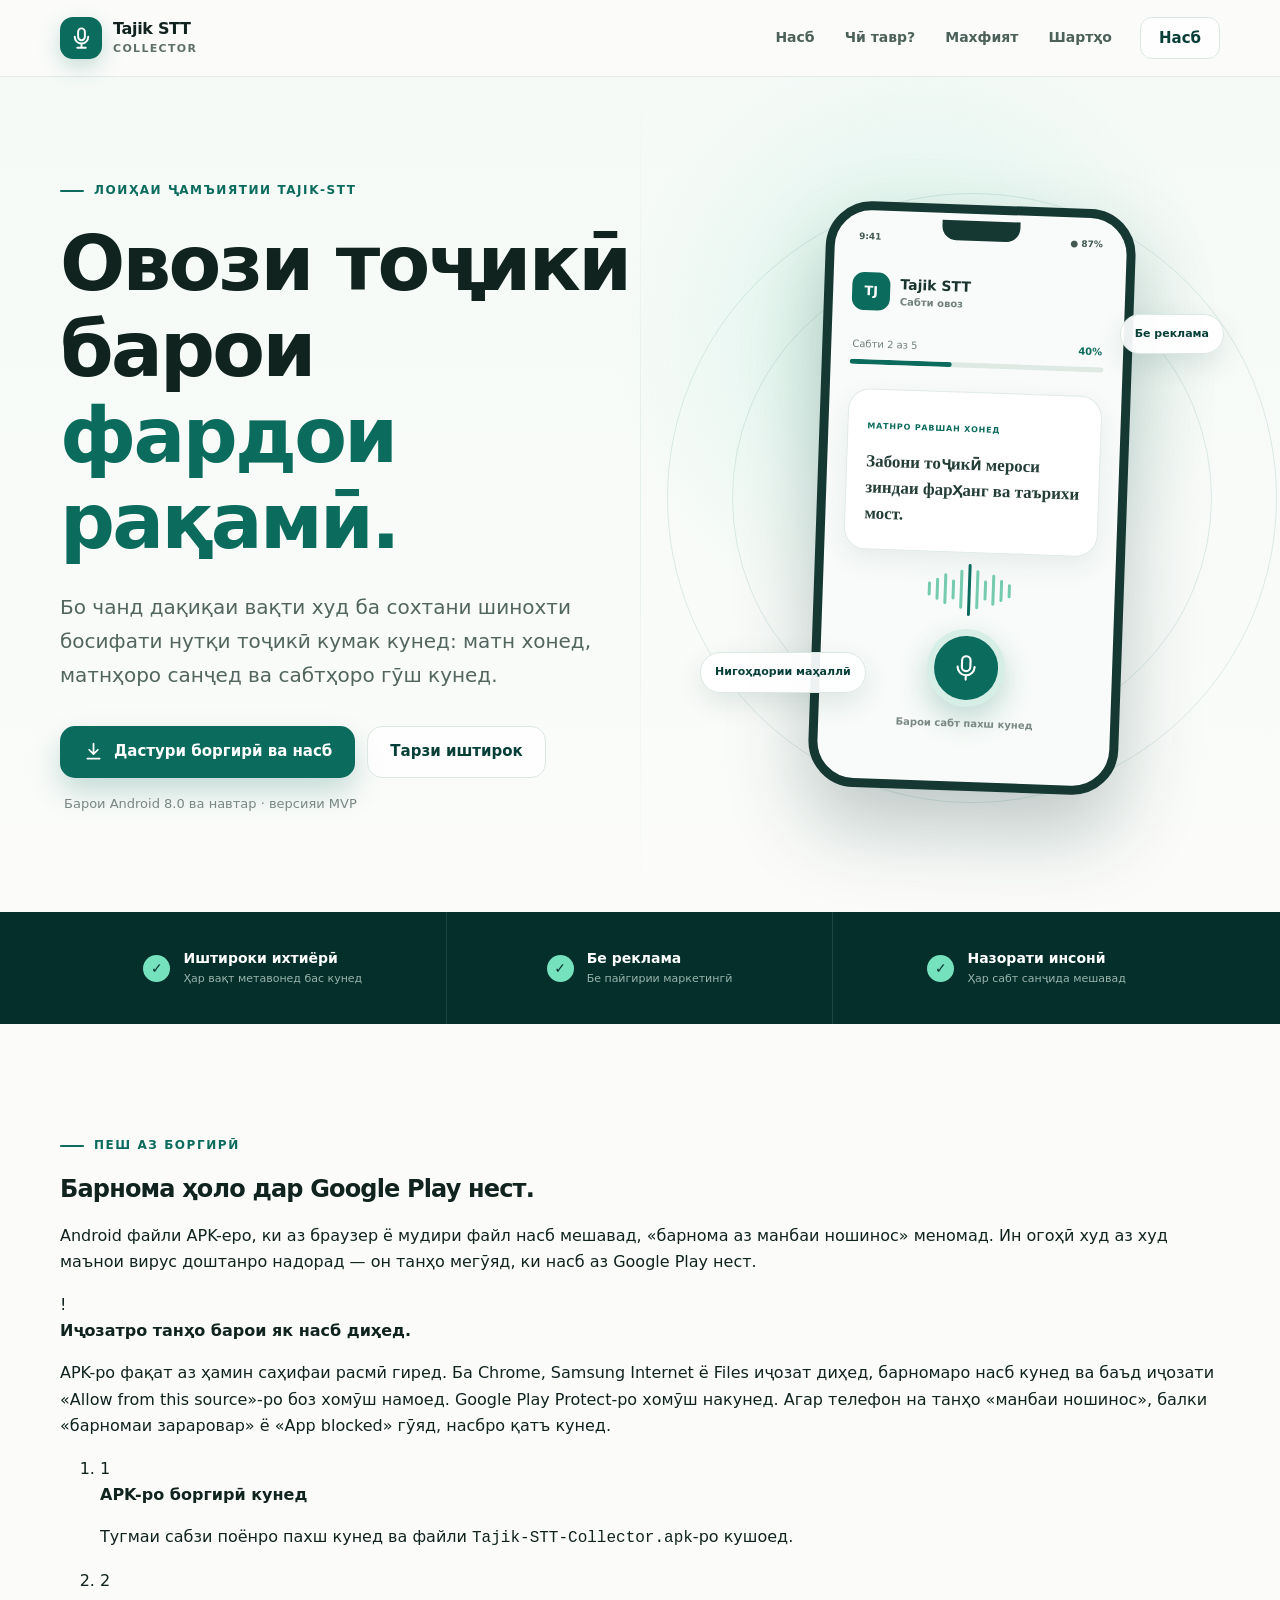
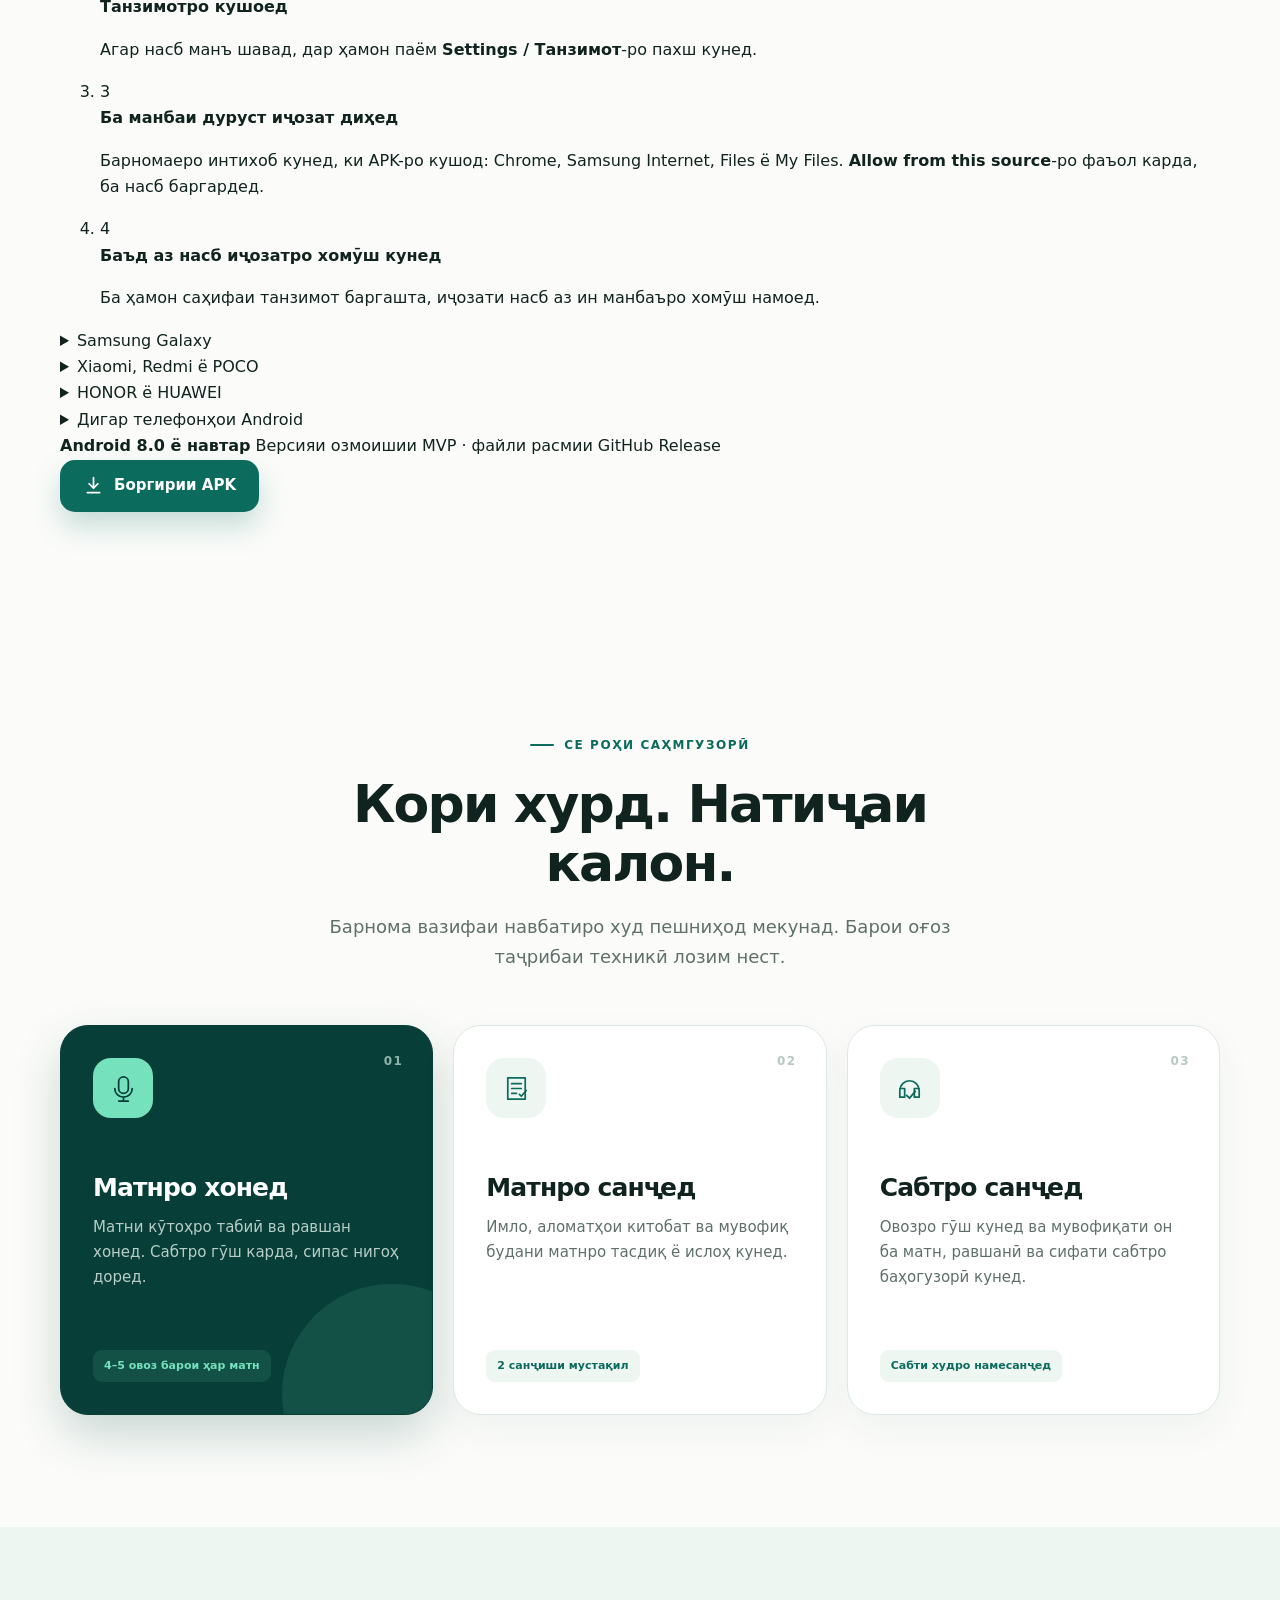
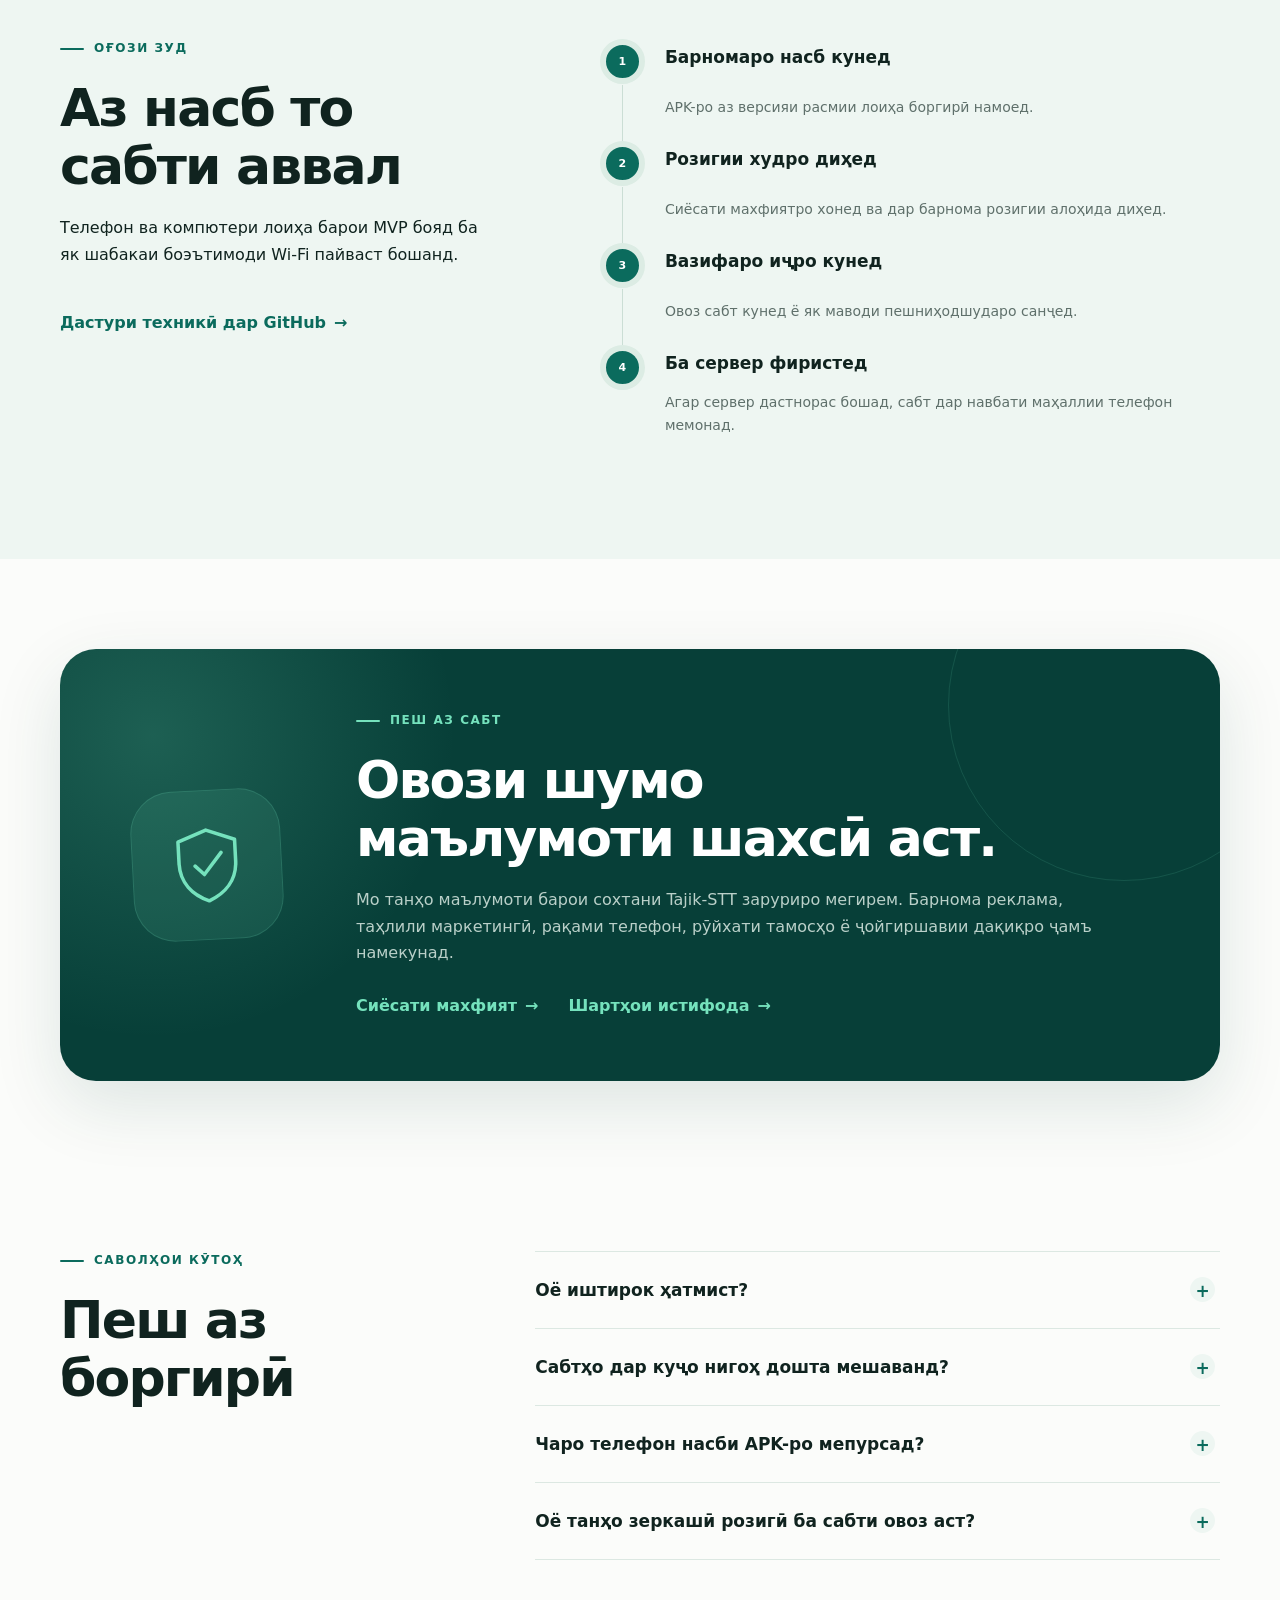
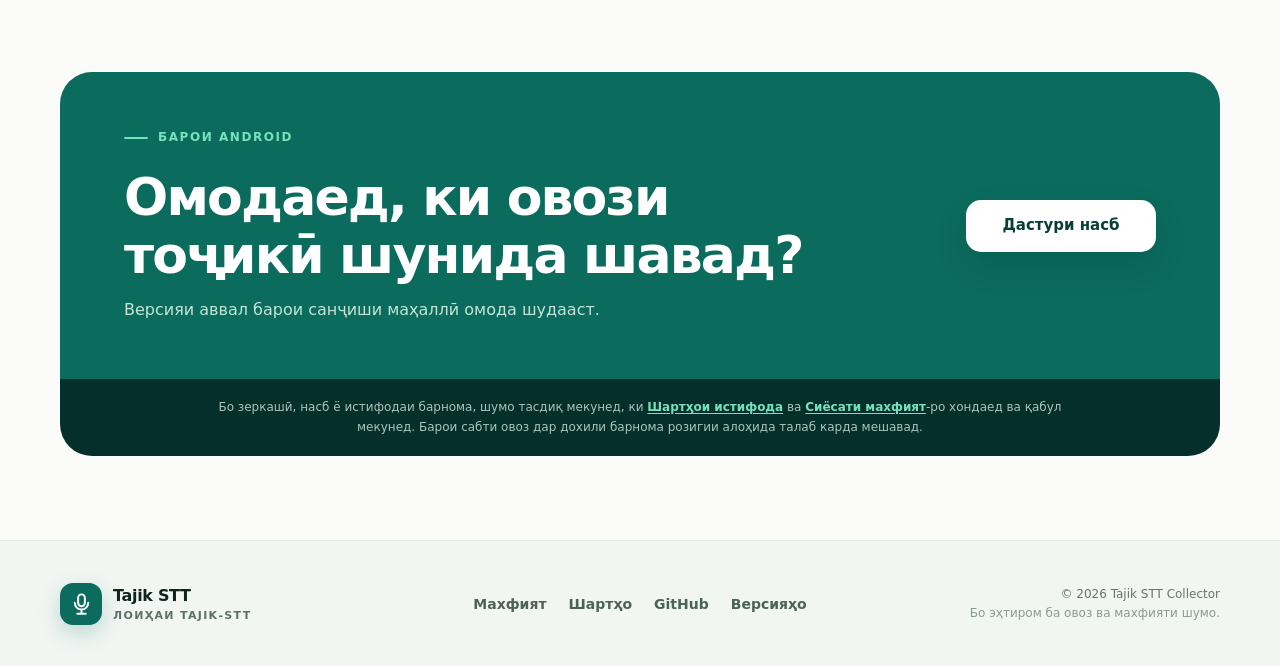
==== commit abded321: "docs: add safe APK installation guide" ====
--- a/docs/index.html
+++ b/docs/index.html
@@ -28,11 +28,12 @@
         <span><strong>Tajik STT</strong><small>Collector</small></span>
       </a>
       <nav class="nav-links" aria-label="Пайвандҳои асосӣ">
+        <a href="#install">Насб</a>
         <a href="#how">Чӣ тавр?</a>
         <a href="privacy.html">Махфият</a>
         <a href="terms.html">Шартҳо</a>
       </nav>
-      <a class="button button-small button-ghost" href="https://github.com/Zigger06/Tajik-STT-Collector/releases/latest/download/Tajik-STT-Collector.apk">APK</a>
+      <a class="button button-small button-ghost" href="#install">Насб</a>
     </div>
   </header>
 
@@ -46,9 +47,9 @@
           <h1>Овози тоҷикӣ барои <em>фардои рақамӣ.</em></h1>
           <p class="hero-lead">Бо чанд дақиқаи вақти худ ба сохтани шинохти босифати нутқи тоҷикӣ кумак кунед: матн хонед, матнҳоро санҷед ва сабтҳоро гӯш кунед.</p>
           <div class="hero-actions">
-            <a class="button button-primary" href="https://github.com/Zigger06/Tajik-STT-Collector/releases/latest/download/Tajik-STT-Collector.apk">
+            <a class="button button-primary" href="#install">
               <svg aria-hidden="true" viewBox="0 0 24 24"><path d="M12 3v12m0 0 5-5m-5 5-5-5M5 20h14"></path></svg>
-              Боргирии APK-и озмоишӣ
+              Дастури боргирӣ ва насб
             </a>
             <a class="button button-secondary" href="#how">Тарзи иштирок</a>
           </div>
@@ -89,6 +90,73 @@
       </div>
     </section>
 
+    <section class="section install-section" id="install">
+      <div class="shell install-panel">
+        <div class="install-heading">
+          <p class="eyebrow dark"><span></span> Пеш аз боргирӣ</p>
+          <h2>Барнома ҳоло дар Google Play нест.</h2>
+          <p>Android файли APK-еро, ки аз браузер ё мудири файл насб мешавад, «барнома аз манбаи ношинос» меномад. Ин огоҳӣ худ аз худ маънои вирус доштанро надорад — он танҳо мегӯяд, ки насб аз Google Play нест.</p>
+        </div>
+
+        <div class="install-alert" role="note" aria-label="Огоҳии муҳими амниятӣ">
+          <div class="alert-icon" aria-hidden="true">!</div>
+          <div>
+            <strong>Иҷозатро танҳо барои як насб диҳед.</strong>
+            <p>APK-ро фақат аз ҳамин саҳифаи расмӣ гиред. Ба Chrome, Samsung Internet ё Files иҷозат диҳед, барномаро насб кунед ва баъд иҷозати «Allow from this source»-ро боз хомӯш намоед. Google Play Protect-ро хомӯш накунед. Агар телефон на танҳо «манбаи ношинос», балки «барномаи зараровар» ё «App blocked» гӯяд, насбро қатъ кунед.</p>
+          </div>
+        </div>
+
+        <ol class="install-steps" aria-label="Чор қадами насби APK">
+          <li>
+            <span>1</span>
+            <div><strong>APK-ро боргирӣ кунед</strong><p>Тугмаи сабзи поёнро пахш кунед ва файли <code>Tajik-STT-Collector.apk</code>-ро кушоед.</p></div>
+          </li>
+          <li>
+            <span>2</span>
+            <div><strong>Танзимотро кушоед</strong><p>Агар насб манъ шавад, дар ҳамон паём <b>Settings / Танзимот</b>-ро пахш кунед.</p></div>
+          </li>
+          <li>
+            <span>3</span>
+            <div><strong>Ба манбаи дуруст иҷозат диҳед</strong><p>Барномаеро интихоб кунед, ки APK-ро кушод: Chrome, Samsung Internet, Files ё My Files. <b>Allow from this source</b>-ро фаъол карда, ба насб баргардед.</p></div>
+          </li>
+          <li>
+            <span>4</span>
+            <div><strong>Баъд аз насб иҷозатро хомӯш кунед</strong><p>Ба ҳамон саҳифаи танзимот баргашта, иҷозати насб аз ин манбаъро хомӯш намоед.</p></div>
+          </li>
+        </ol>
+
+        <div class="device-guides">
+          <details>
+            <summary>Samsung Galaxy</summary>
+            <p><b>Settings → Security and privacy → More security settings → Install unknown apps</b>. Chrome ё My Files-ро интихоб кунед. Агар <b>Auto Blocker</b> монеъ шавад, онро танҳо барои вақти насб хомӯш карда, баъд аз насб дубора фаъол намоед.</p>
+          </details>
+          <details>
+            <summary>Xiaomi, Redmi ё POCO</summary>
+            <p>Одатан: <b>Settings → Privacy protection → Special permissions → Install unknown apps</b>. Дар баъзе версияҳо: <b>Additional settings → Privacy → Special app access → Install unknown apps</b>.</p>
+          </details>
+          <details>
+            <summary>HONOR ё HUAWEI</summary>
+            <p>Дар ҷустуҷӯи Settings нависед: <b>Install unknown apps</b>, <b>Установка неизвестных приложений</b> ё <b>Внешние источники</b>. Сипас браузер ё Files-ро интихоб кунед.</p>
+          </details>
+          <details>
+            <summary>Дигар телефонҳои Android</summary>
+            <p>Одатан: <b>Settings → Apps → Special app access → Install unknown apps</b>. Номи бахш вобаста ба версияи Android метавонад каме фарқ кунад.</p>
+          </details>
+        </div>
+
+        <div class="install-download">
+          <div>
+            <strong>Android 8.0 ё навтар</strong>
+            <span>Версияи озмоишии MVP · файли расмии GitHub Release</span>
+          </div>
+          <a class="button button-primary" href="https://github.com/Zigger06/Tajik-STT-Collector/releases/latest/download/Tajik-STT-Collector.apk">
+            <svg aria-hidden="true" viewBox="0 0 24 24"><path d="M12 3v12m0 0 5-5m-5 5-5-5M5 20h14"></path></svg>
+            Боргирии APK
+          </a>
+        </div>
+      </div>
+    </section>
+
     <section class="section" id="how">
       <div class="shell">
         <div class="section-heading">
@@ -175,11 +243,11 @@
           </details>
           <details>
             <summary>Сабтҳо дар куҷо нигоҳ дошта мешаванд?</summary>
-            <p>Дар MVP сабтҳои фиристодашуда дар компютери лоиҳа нигоҳ дошта мешаванд. Сабти ҳанӯз нафиристодашуда муваққатан дар хотираи хусусии барнома мемонад.</p>
+            <p>Дар MVP сабтҳои қабулшуда дар компютери лоиҳа нигоҳ дошта мешаванд. Сабти ҳанӯз нафиристодашуда муваққатан дар хотираи хусусии барнома мемонад; пас аз тасдиқи қабули сервер нусхаи навбатӣ аз телефон пок мешавад.</p>
           </details>
           <details>
             <summary>Чаро телефон насби APK-ро мепурсад?</summary>
-            <p>Барнома ҳоло дар Google Play нест. APK-ро танҳо аз саҳифаи расмии ҳамин лоиҳа гиред ва иҷозати насб аз манбаи дигарро танҳо барои ҳамин файл диҳед.</p>
+            <p>Барнома ҳоло дар Google Play нест. Android браузер ё мудири файлро «манбаи ношинос» мешуморад. APK-ро танҳо аз ҳамин саҳифа гиред, иҷозатро ба барномаи дуруст танҳо барои насб диҳед ва баъд онро хомӯш кунед. <a href="#install">Дастури пурраи насб</a>.</p>
           </details>
           <details>
             <summary>Оё танҳо зеркашӣ розигӣ ба сабти овоз аст?</summary>
@@ -196,7 +264,7 @@
           <h2>Омодаед, ки овози тоҷикӣ шунида шавад?</h2>
           <p>Версияи аввал барои санҷиши маҳаллӣ омода шудааст.</p>
         </div>
-        <a class="button button-light" href="https://github.com/Zigger06/Tajik-STT-Collector/releases/latest/download/Tajik-STT-Collector.apk">Боргирии APK</a>
+        <a class="button button-light" href="#install">Дастури насб</a>
       </div>
       <div class="shell consent-copy">
         <p>Бо зеркашӣ, насб ё истифодаи барнома, шумо тасдиқ мекунед, ки <a href="terms.html">Шартҳои истифода</a> ва <a href="privacy.html">Сиёсати махфият</a>-ро хондаед ва қабул мекунед. Барои сабти овоз дар дохили барнома розигии алоҳида талаб карда мешавад.</p>
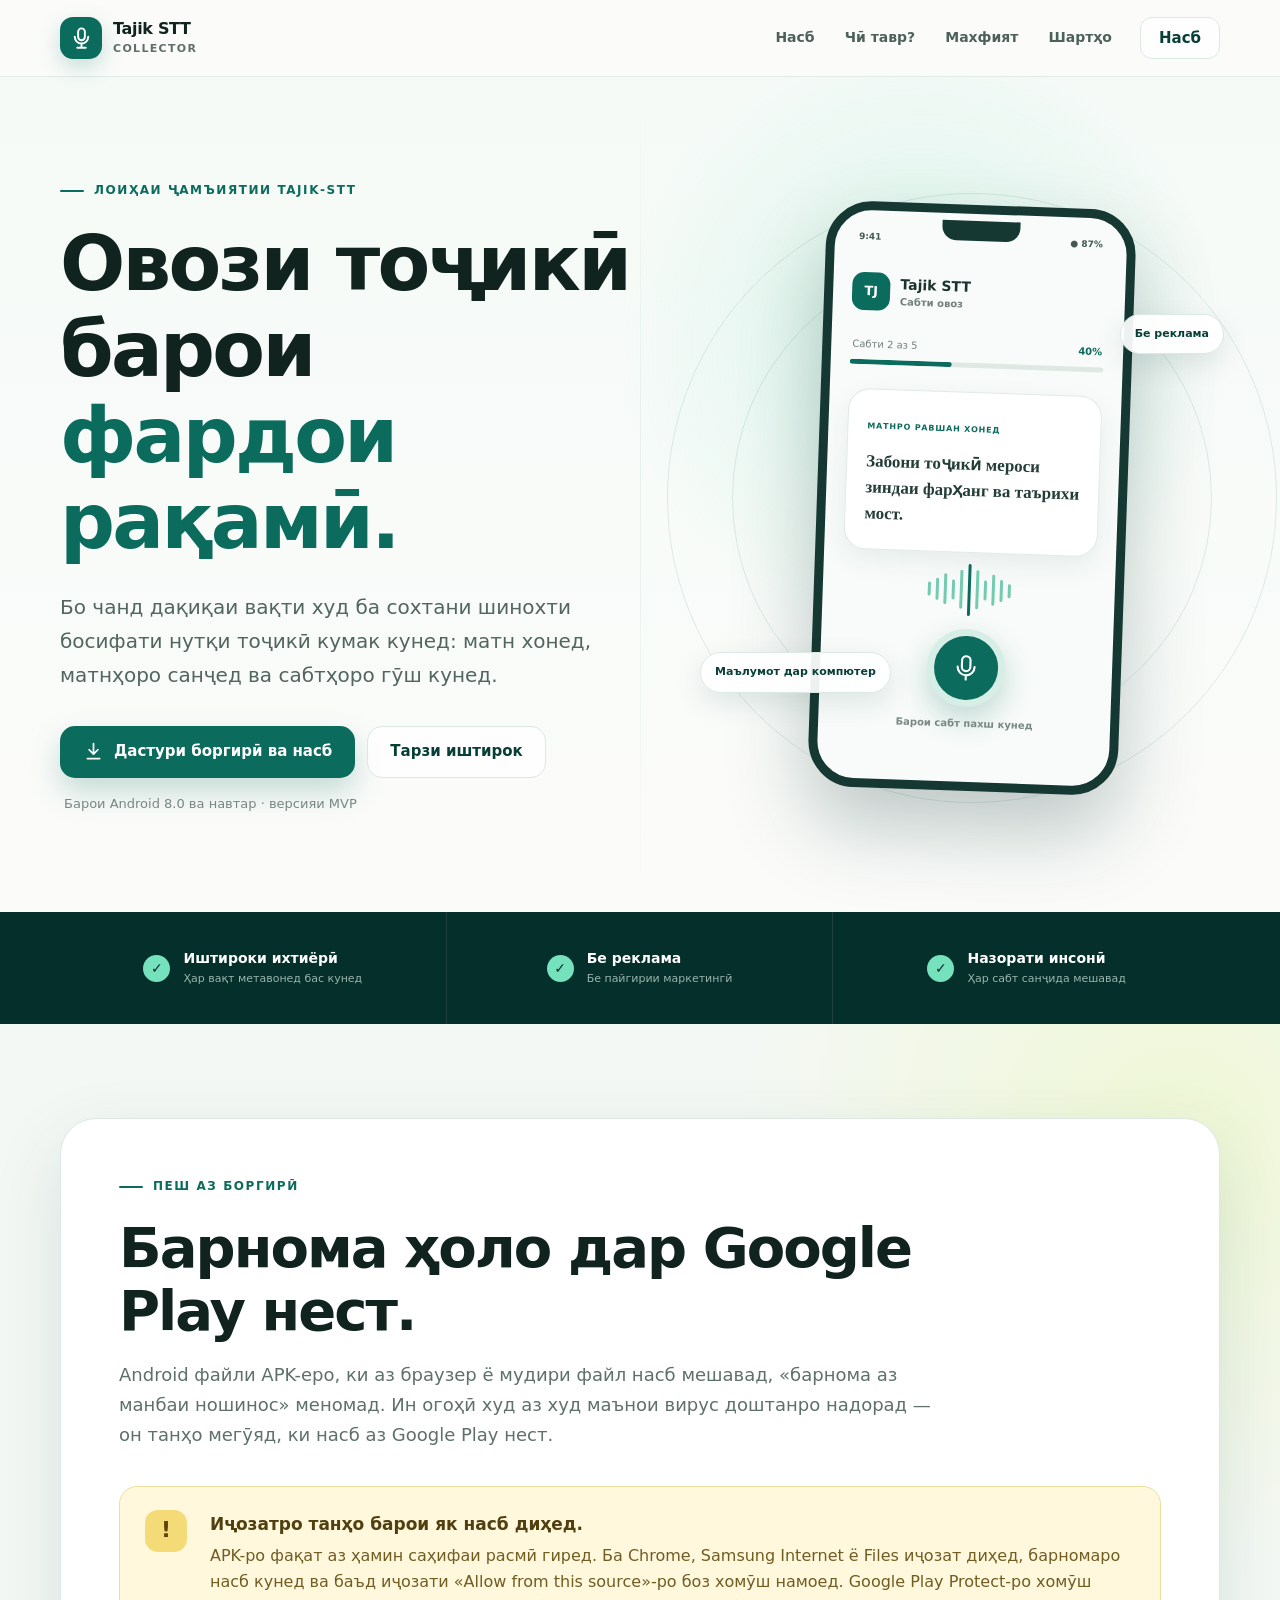
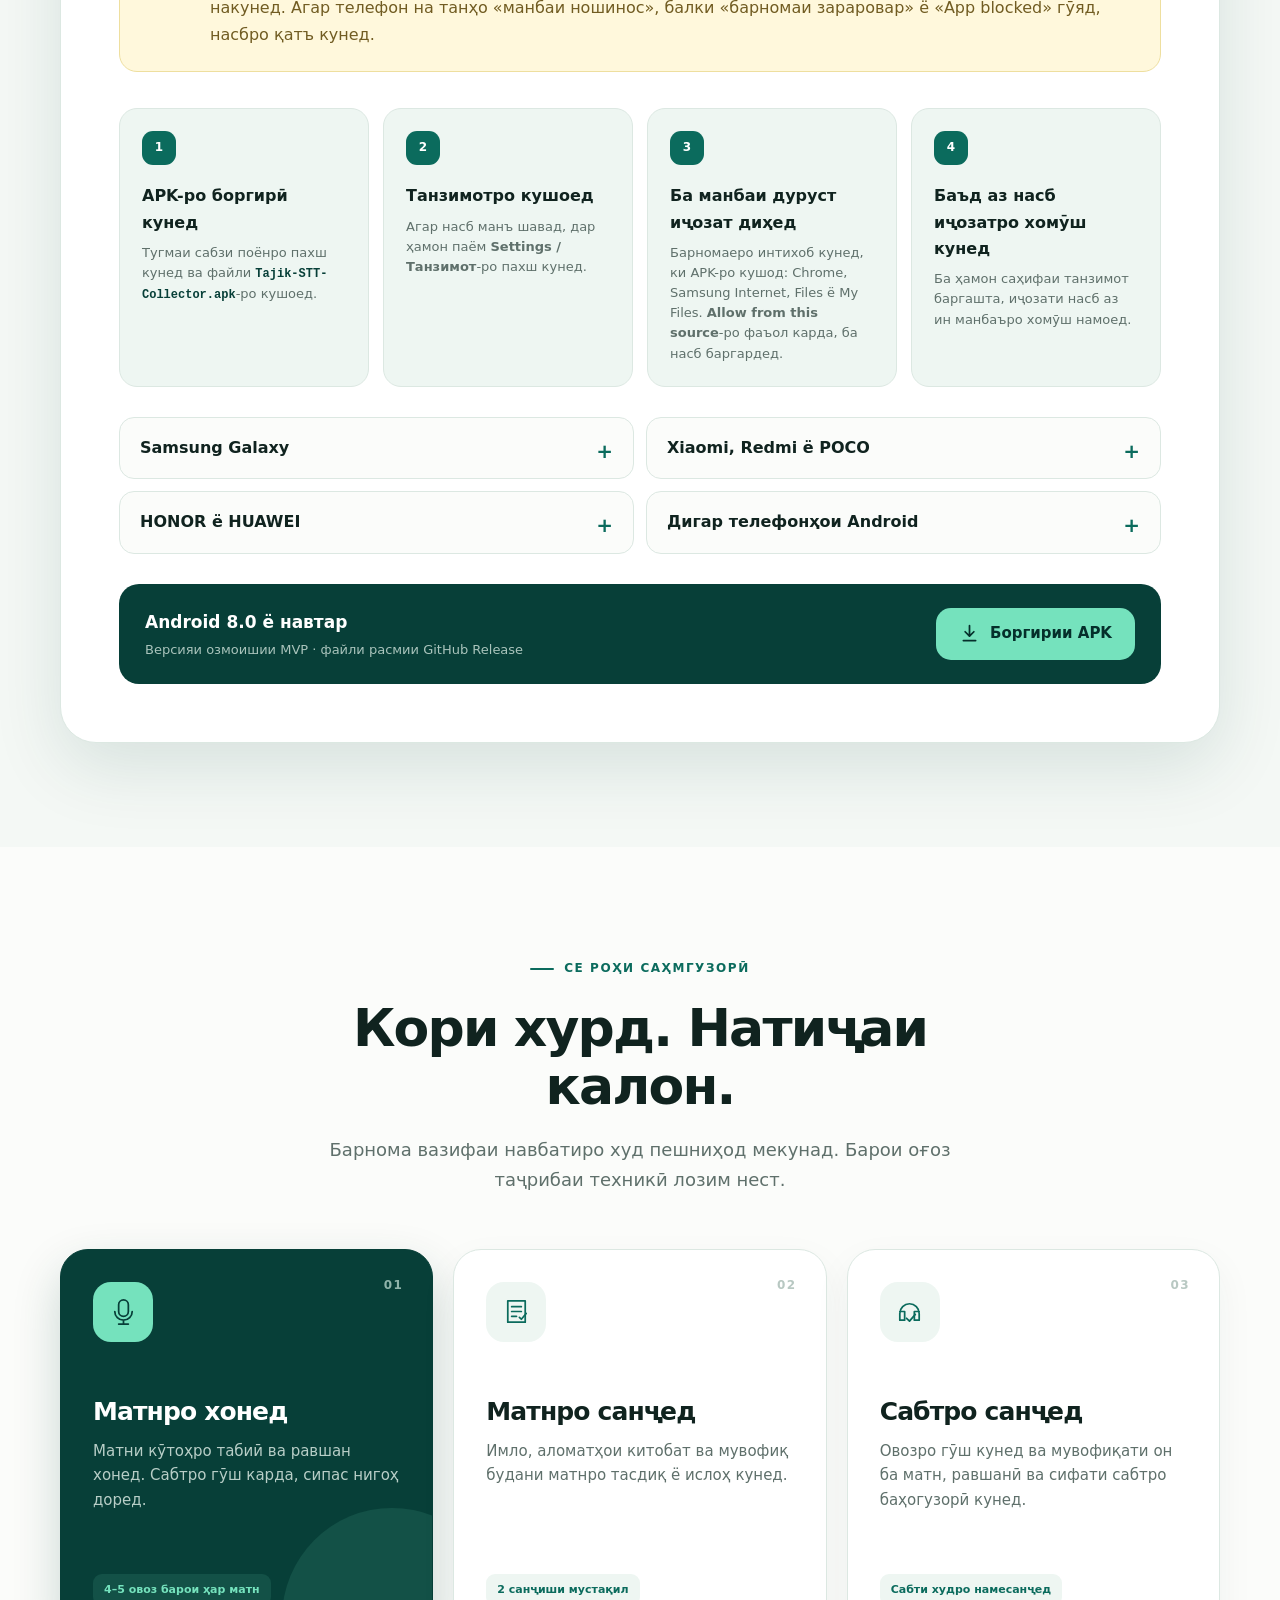
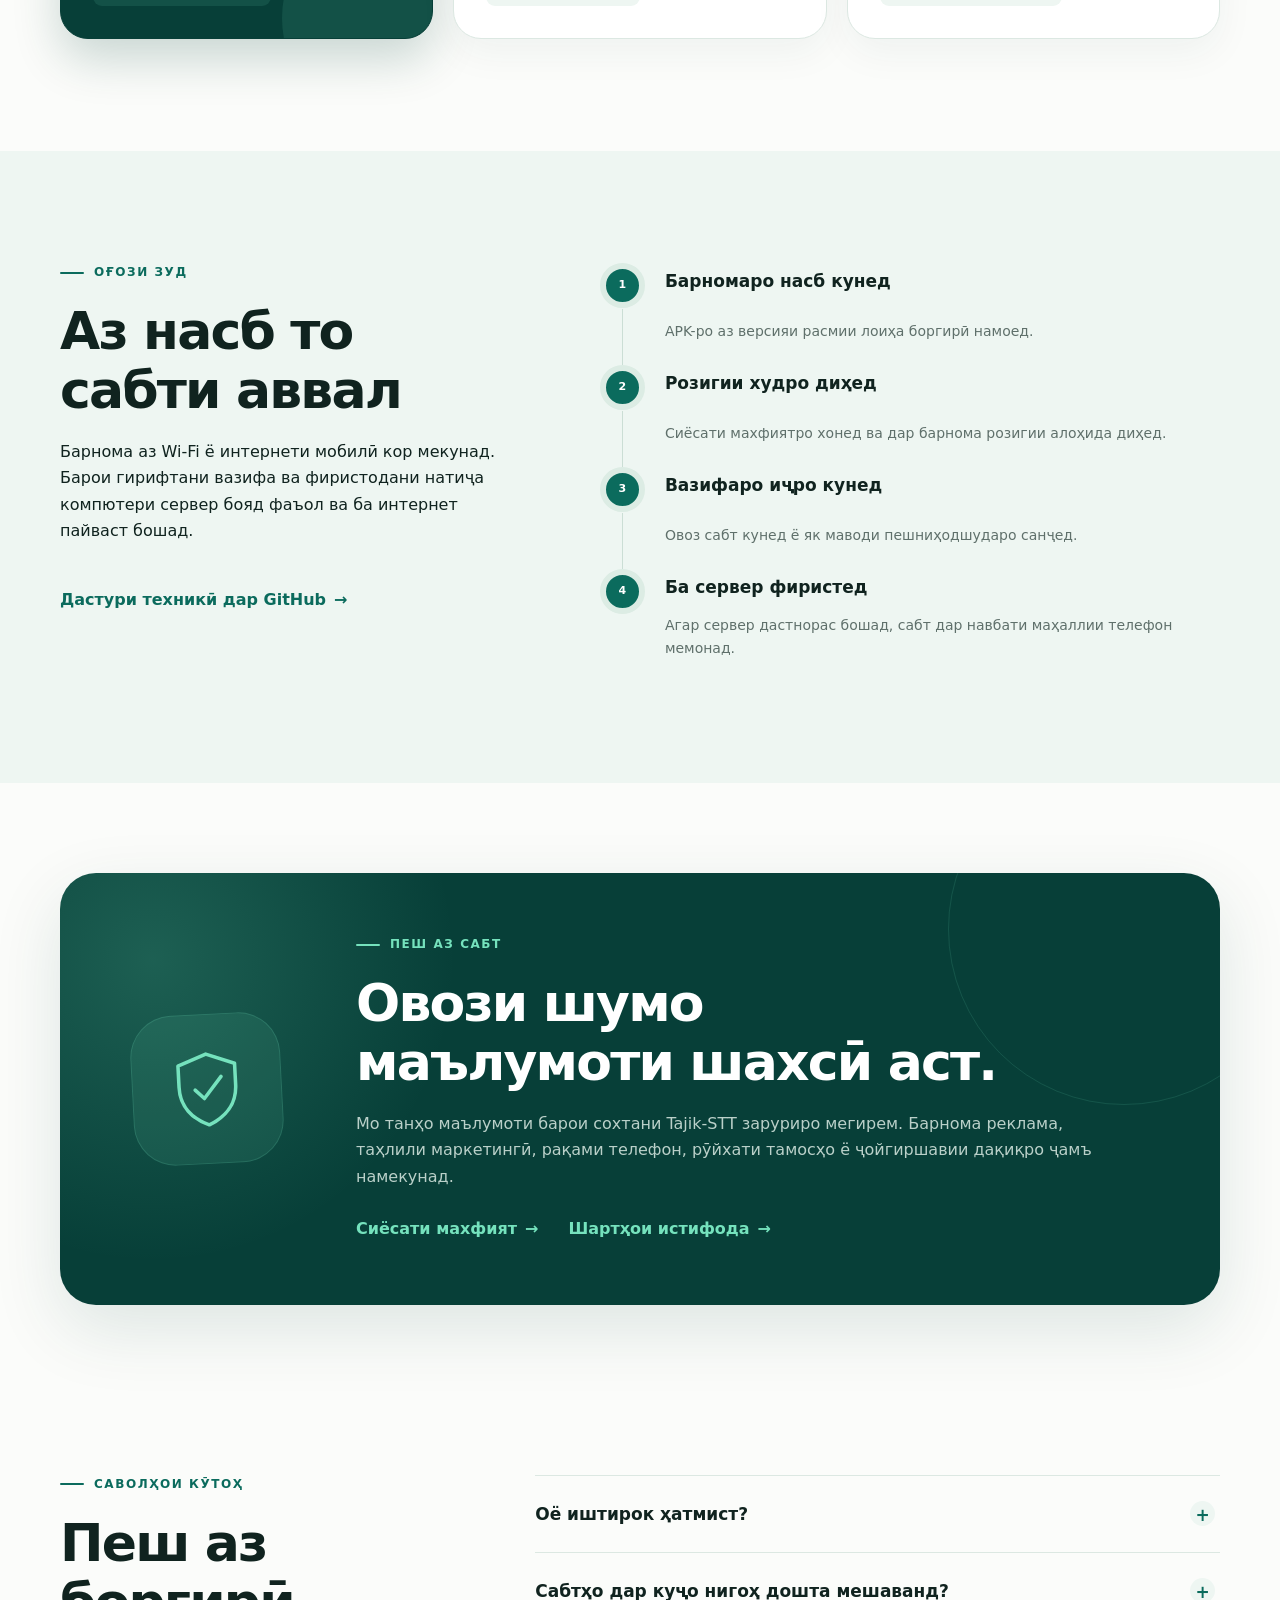
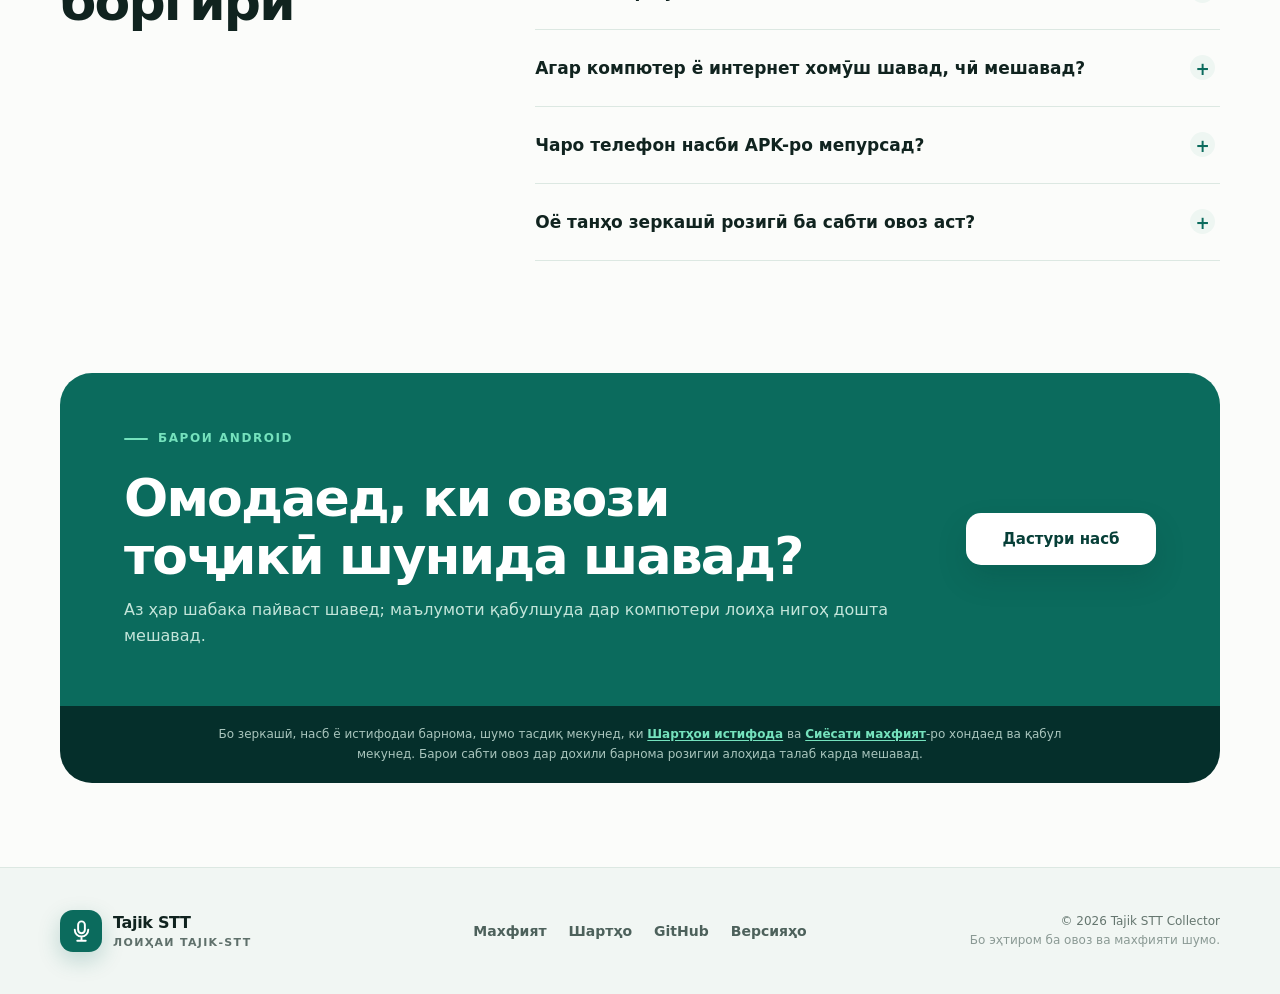
==== commit 85da9836: "Online PC server: update docs/index.html" ====
--- a/docs/index.html
+++ b/docs/index.html
@@ -77,7 +77,7 @@
             <p class="tap-label">Барои сабт пахш кунед</p>
           </div>
           <span class="float-chip chip-private">Бе реклама</span>
-          <span class="float-chip chip-local">Нигоҳдории маҳаллӣ</span>
+          <span class="float-chip chip-local">Маълумот дар компютер</span>
         </div>
       </div>
     </section>
@@ -201,7 +201,7 @@
         <div class="section-heading left">
           <p class="eyebrow dark"><span></span> Оғози зуд</p>
           <h2>Аз насб то сабти аввал</h2>
-          <p>Телефон ва компютери лоиҳа барои MVP бояд ба як шабакаи боэътимоди Wi‑Fi пайваст бошанд.</p>
+          <p>Барнома аз Wi‑Fi ё интернети мобилӣ кор мекунад. Барои гирифтани вазифа ва фиристодани натиҷа компютери сервер бояд фаъол ва ба интернет пайваст бошад.</p>
           <a class="text-link" href="https://github.com/Zigger06/Tajik-STT-Collector#быстрый-запуск-на-windows">Дастури техникӣ дар GitHub <span>→</span></a>
         </div>
         <ol class="steps">
@@ -246,6 +246,10 @@
             <p>Дар MVP сабтҳои қабулшуда дар компютери лоиҳа нигоҳ дошта мешаванд. Сабти ҳанӯз нафиристодашуда муваққатан дар хотираи хусусии барнома мемонад; пас аз тасдиқи қабули сервер нусхаи навбатӣ аз телефон пок мешавад.</p>
           </details>
           <details>
+            <summary>Агар компютер ё интернет хомӯш шавад, чӣ мешавад?</summary>
+            <p>Маълумоти аллакай қабулшуда дар компютер мемонад. Барнома муваққатан вазифаи нав намегирад; сабти нафиристодашуда дар навбати хусусии телефон нигоҳ дошта шуда, баъди боз фаъол шудани сервер худкор фиристода мешавад.</p>
+          </details>
+          <details>
             <summary>Чаро телефон насби APK-ро мепурсад?</summary>
             <p>Барнома ҳоло дар Google Play нест. Android браузер ё мудири файлро «манбаи ношинос» мешуморад. APK-ро танҳо аз ҳамин саҳифа гиред, иҷозатро ба барномаи дуруст танҳо барои насб диҳед ва баъд онро хомӯш кунед. <a href="#install">Дастури пурраи насб</a>.</p>
           </details>
@@ -262,7 +266,7 @@
         <div>
           <p class="eyebrow light"><span></span> Барои Android</p>
           <h2>Омодаед, ки овози тоҷикӣ шунида шавад?</h2>
-          <p>Версияи аввал барои санҷиши маҳаллӣ омода шудааст.</p>
+          <p>Аз ҳар шабака пайваст шавед; маълумоти қабулшуда дар компютери лоиҳа нигоҳ дошта мешавад.</p>
         </div>
         <a class="button button-light" href="#install">Дастури насб</a>
       </div>
--- a/docs/styles.css
+++ b/docs/styles.css
@@ -601,6 +601,204 @@
   padding: 112px 0;
 }
 
+.install-section {
+  padding: 94px 0 104px;
+  background:
+    radial-gradient(circle at 92% 8%, rgba(223, 245, 114, 0.24), transparent 25%),
+    #f4f8f5;
+}
+
+.install-panel {
+  padding: 58px;
+  background: var(--white);
+  border: 1px solid var(--line);
+  border-radius: 36px;
+  box-shadow: var(--shadow);
+}
+
+.install-heading {
+  max-width: 820px;
+}
+
+.install-heading h2 {
+  margin-bottom: 18px;
+  font-size: clamp(36px, 4.5vw, 56px);
+  font-weight: 850;
+}
+
+.install-heading > p:last-child {
+  margin: 0;
+  color: var(--muted);
+  font-size: 18px;
+}
+
+.install-alert {
+  display: grid;
+  grid-template-columns: 48px 1fr;
+  margin: 36px 0;
+  padding: 23px 25px;
+  gap: 17px;
+  color: #523f0f;
+  background: #fff8dc;
+  border: 1px solid #eedf9f;
+  border-radius: 18px;
+}
+
+.alert-icon {
+  display: grid;
+  place-items: center;
+  width: 42px;
+  height: 42px;
+  color: #5b450c;
+  background: #f4db78;
+  border-radius: 13px;
+  font-size: 22px;
+  font-weight: 900;
+}
+
+.install-alert strong {
+  display: block;
+  margin-bottom: 5px;
+  font-size: 17px;
+}
+
+.install-alert p {
+  margin: 0;
+  color: #715c22;
+}
+
+.install-steps {
+  display: grid;
+  grid-template-columns: repeat(4, 1fr);
+  margin: 0 0 30px;
+  padding: 0;
+  gap: 14px;
+  list-style: none;
+}
+
+.install-steps li {
+  min-width: 0;
+  padding: 22px;
+  background: var(--soft);
+  border: 1px solid var(--line);
+  border-radius: 18px;
+}
+
+.install-steps li > span {
+  display: grid;
+  place-items: center;
+  width: 34px;
+  height: 34px;
+  margin-bottom: 18px;
+  color: var(--white);
+  background: var(--green);
+  border-radius: 11px;
+  font-size: 12px;
+  font-weight: 900;
+}
+
+.install-steps strong {
+  display: block;
+  margin-bottom: 7px;
+  font-size: 16px;
+}
+
+.install-steps p {
+  margin: 0;
+  color: var(--muted);
+  font-size: 13px;
+  line-height: 1.55;
+}
+
+.install-steps code {
+  color: var(--green-dark);
+  font-size: 12px;
+  font-weight: 750;
+}
+
+.device-guides {
+  display: grid;
+  grid-template-columns: 1fr 1fr;
+  margin-bottom: 30px;
+  gap: 12px;
+}
+
+.device-guides details {
+  padding: 0 20px;
+  background: var(--paper);
+  border: 1px solid var(--line);
+  border-radius: 15px;
+}
+
+.device-guides summary {
+  position: relative;
+  padding: 17px 34px 17px 0;
+  cursor: pointer;
+  font-weight: 850;
+  list-style: none;
+}
+
+.device-guides summary::-webkit-details-marker {
+  display: none;
+}
+
+.device-guides summary::after {
+  position: absolute;
+  top: 17px;
+  right: 0;
+  content: "+";
+  color: var(--green);
+  font-size: 20px;
+  font-weight: 700;
+}
+
+.device-guides details[open] summary::after {
+  content: "−";
+}
+
+.device-guides p {
+  margin: -2px 0 18px;
+  color: var(--muted);
+  font-size: 14px;
+}
+
+.install-download {
+  display: flex;
+  align-items: center;
+  justify-content: space-between;
+  padding: 24px 26px;
+  gap: 24px;
+  color: var(--white);
+  background: var(--green-dark);
+  border-radius: 20px;
+}
+
+.install-download > div {
+  display: grid;
+}
+
+.install-download strong {
+  font-size: 17px;
+}
+
+.install-download span {
+  margin-top: 3px;
+  color: #aac4bc;
+  font-size: 13px;
+}
+
+.install-download .button-primary {
+  flex: 0 0 auto;
+  background: var(--mint);
+  color: var(--green-deep);
+  box-shadow: none;
+}
+
+.install-download .button-primary:hover {
+  background: #91ebcc;
+  box-shadow: none;
+}
+
 .section-heading {
   max-width: 700px;
   margin: 0 auto 54px;
@@ -1187,6 +1385,11 @@
   text-underline-offset: 3px;
 }
 
+.legal-content .button-primary {
+  color: var(--white);
+  text-decoration: none;
+}
+
 .legal-meta {
   display: flex;
   flex-wrap: wrap;
@@ -1252,6 +1455,10 @@
     padding: 26px;
   }
 
+  .install-steps {
+    grid-template-columns: 1fr 1fr;
+  }
+
   .steps-grid,
   .faq-grid {
     gap: 55px;
@@ -1327,6 +1534,14 @@
     grid-template-columns: 1fr;
   }
 
+  .install-panel {
+    padding: 42px;
+  }
+
+  .device-guides {
+    grid-template-columns: 1fr;
+  }
+
   .task-card {
     min-height: 330px;
   }
@@ -1428,6 +1643,42 @@
 
   .section {
     padding: 78px 0;
+  }
+
+  .install-section {
+    padding: 54px 0 64px;
+  }
+
+  .install-panel {
+    padding: 28px 20px;
+    border-radius: 25px;
+  }
+
+  .install-heading h2 {
+    font-size: 35px;
+  }
+
+  .install-heading > p:last-child {
+    font-size: 16px;
+  }
+
+  .install-alert {
+    grid-template-columns: 1fr;
+    padding: 20px;
+  }
+
+  .install-steps {
+    grid-template-columns: 1fr;
+  }
+
+  .install-download {
+    align-items: stretch;
+    flex-direction: column;
+    padding: 22px;
+  }
+
+  .install-download .button {
+    width: 100%;
   }
 
   .section-heading {
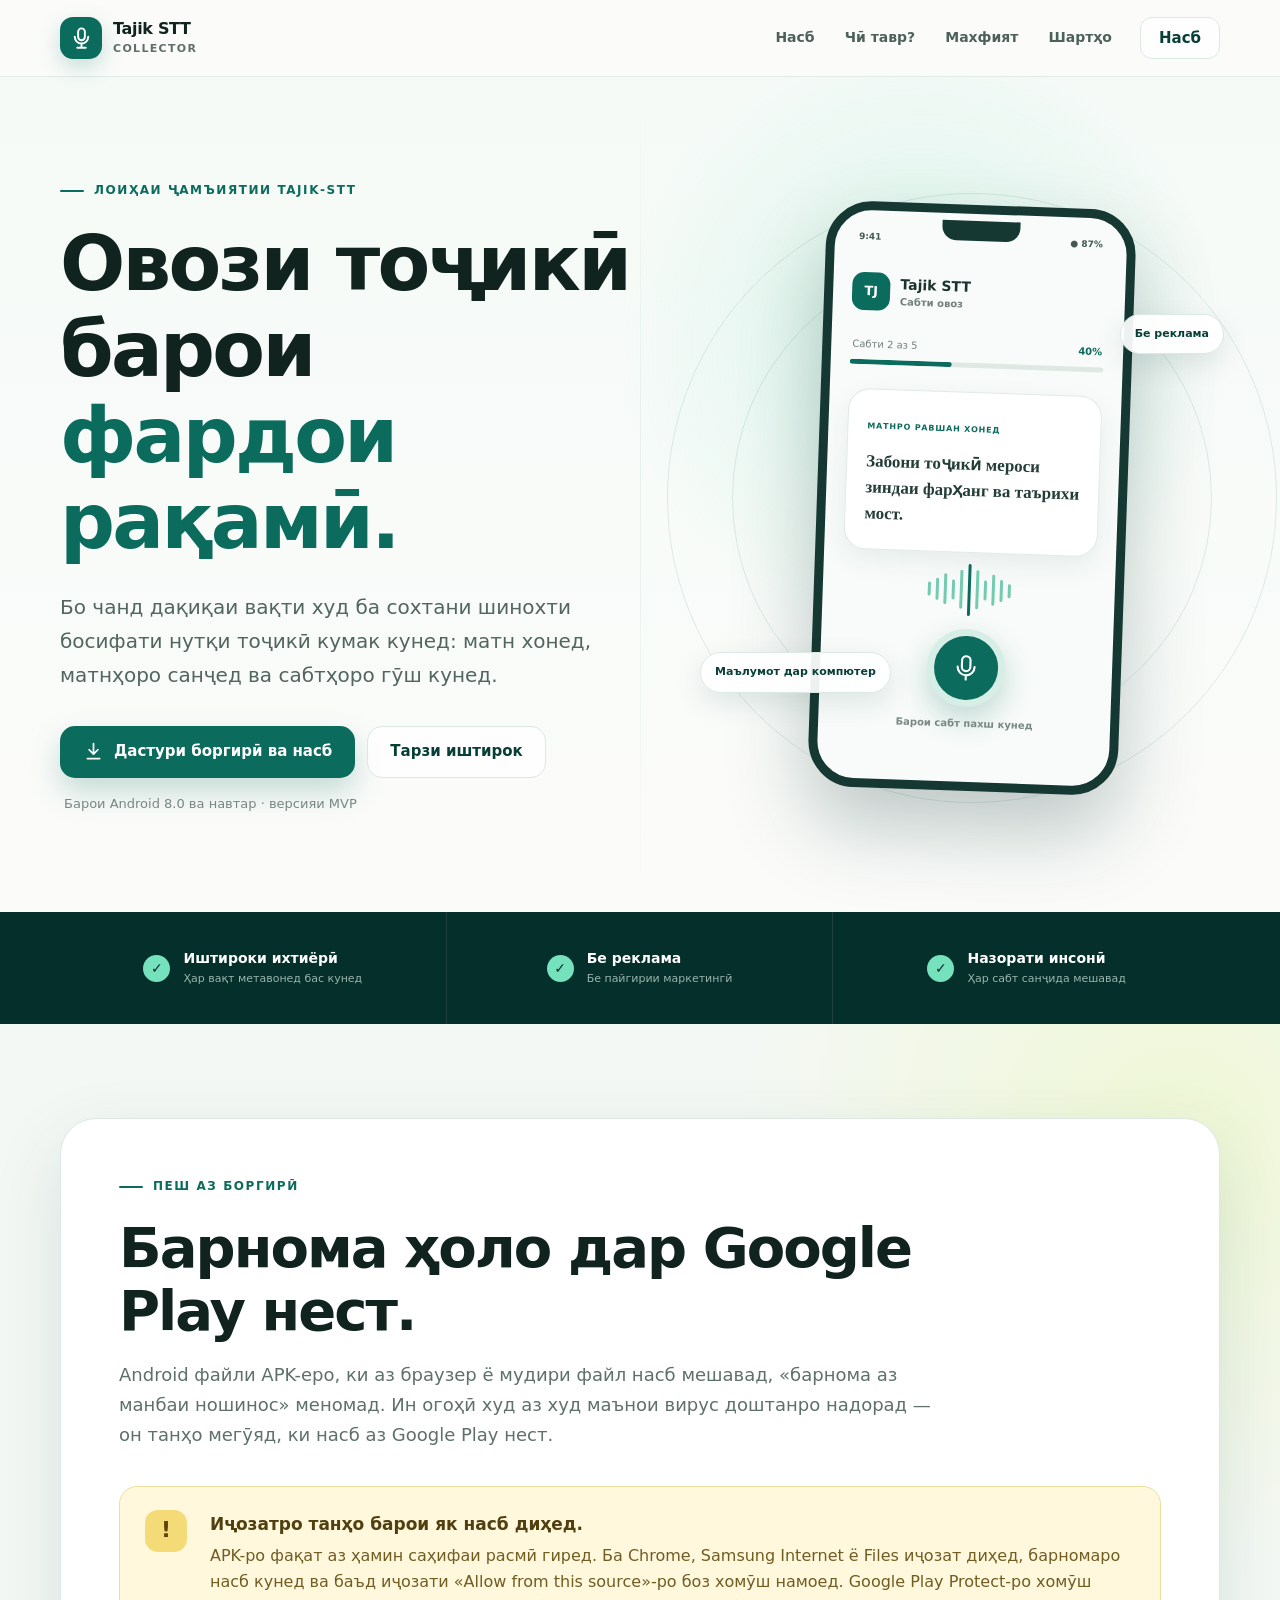
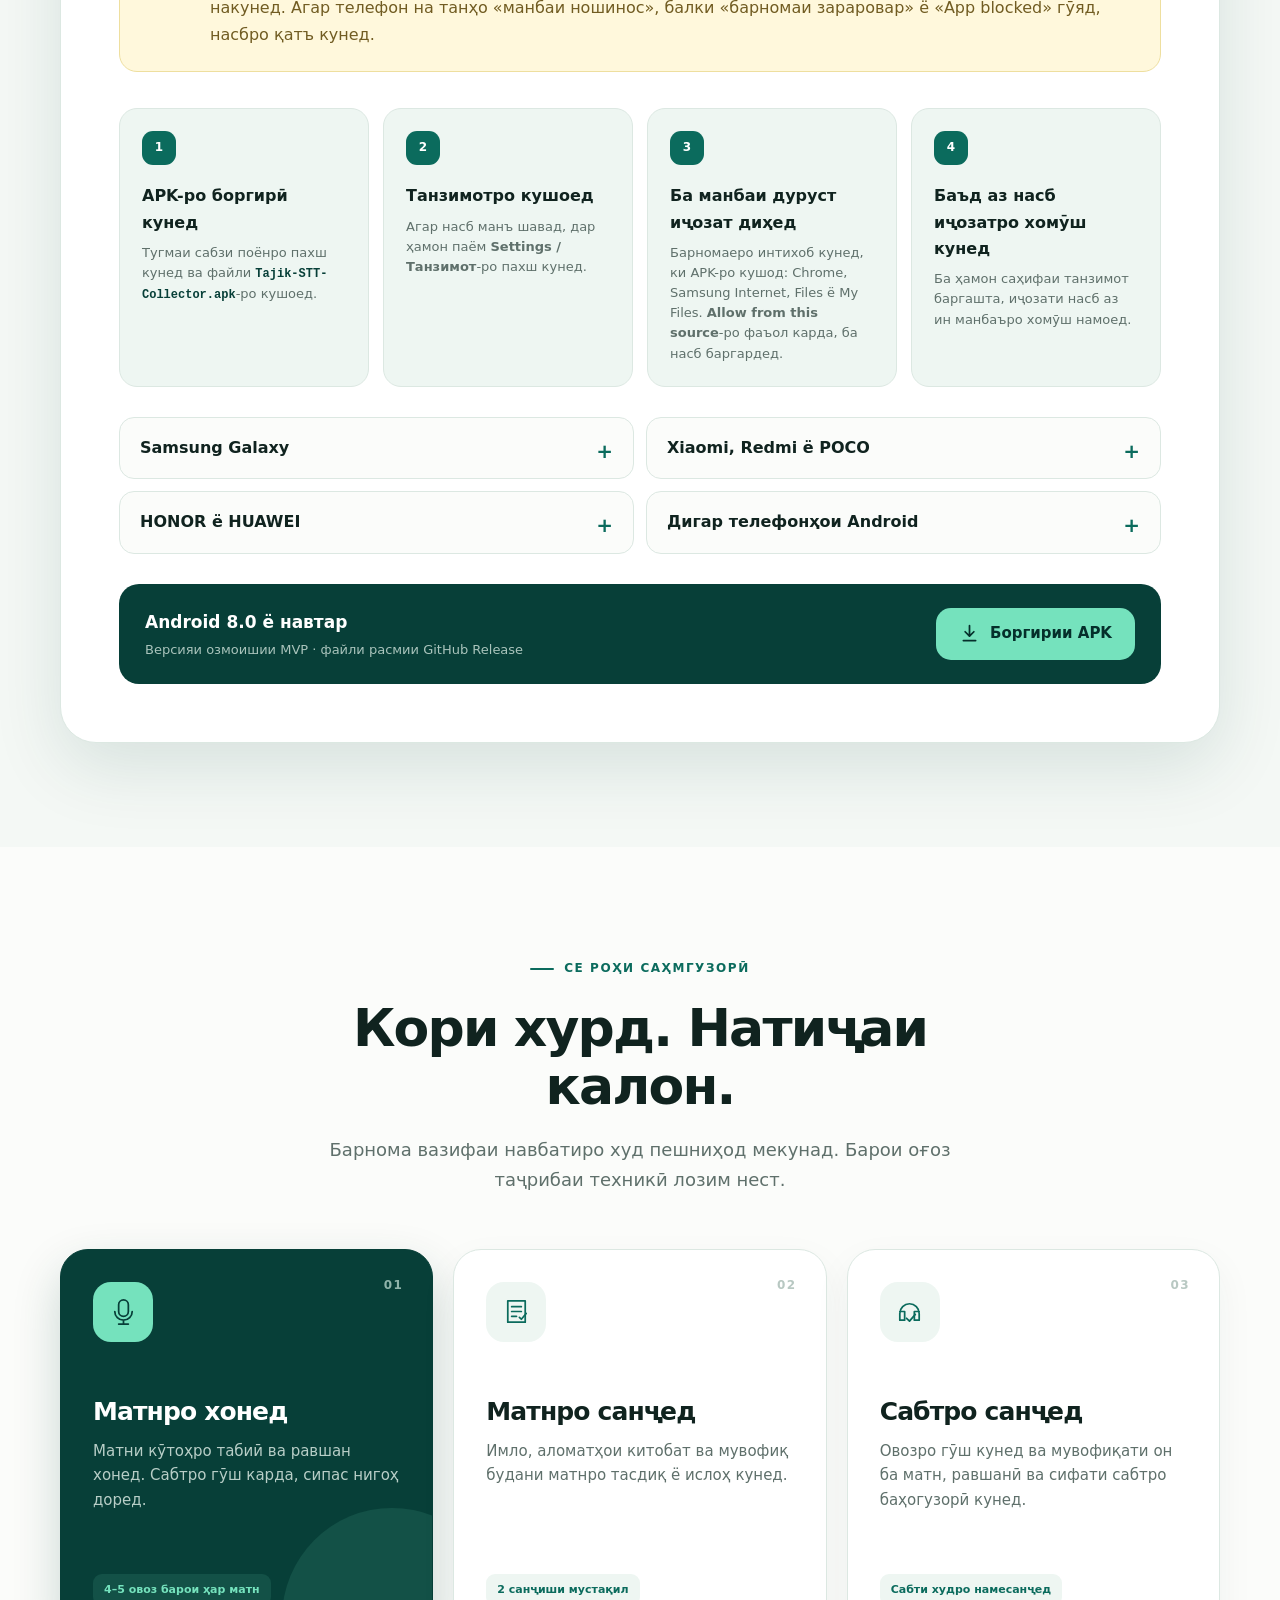
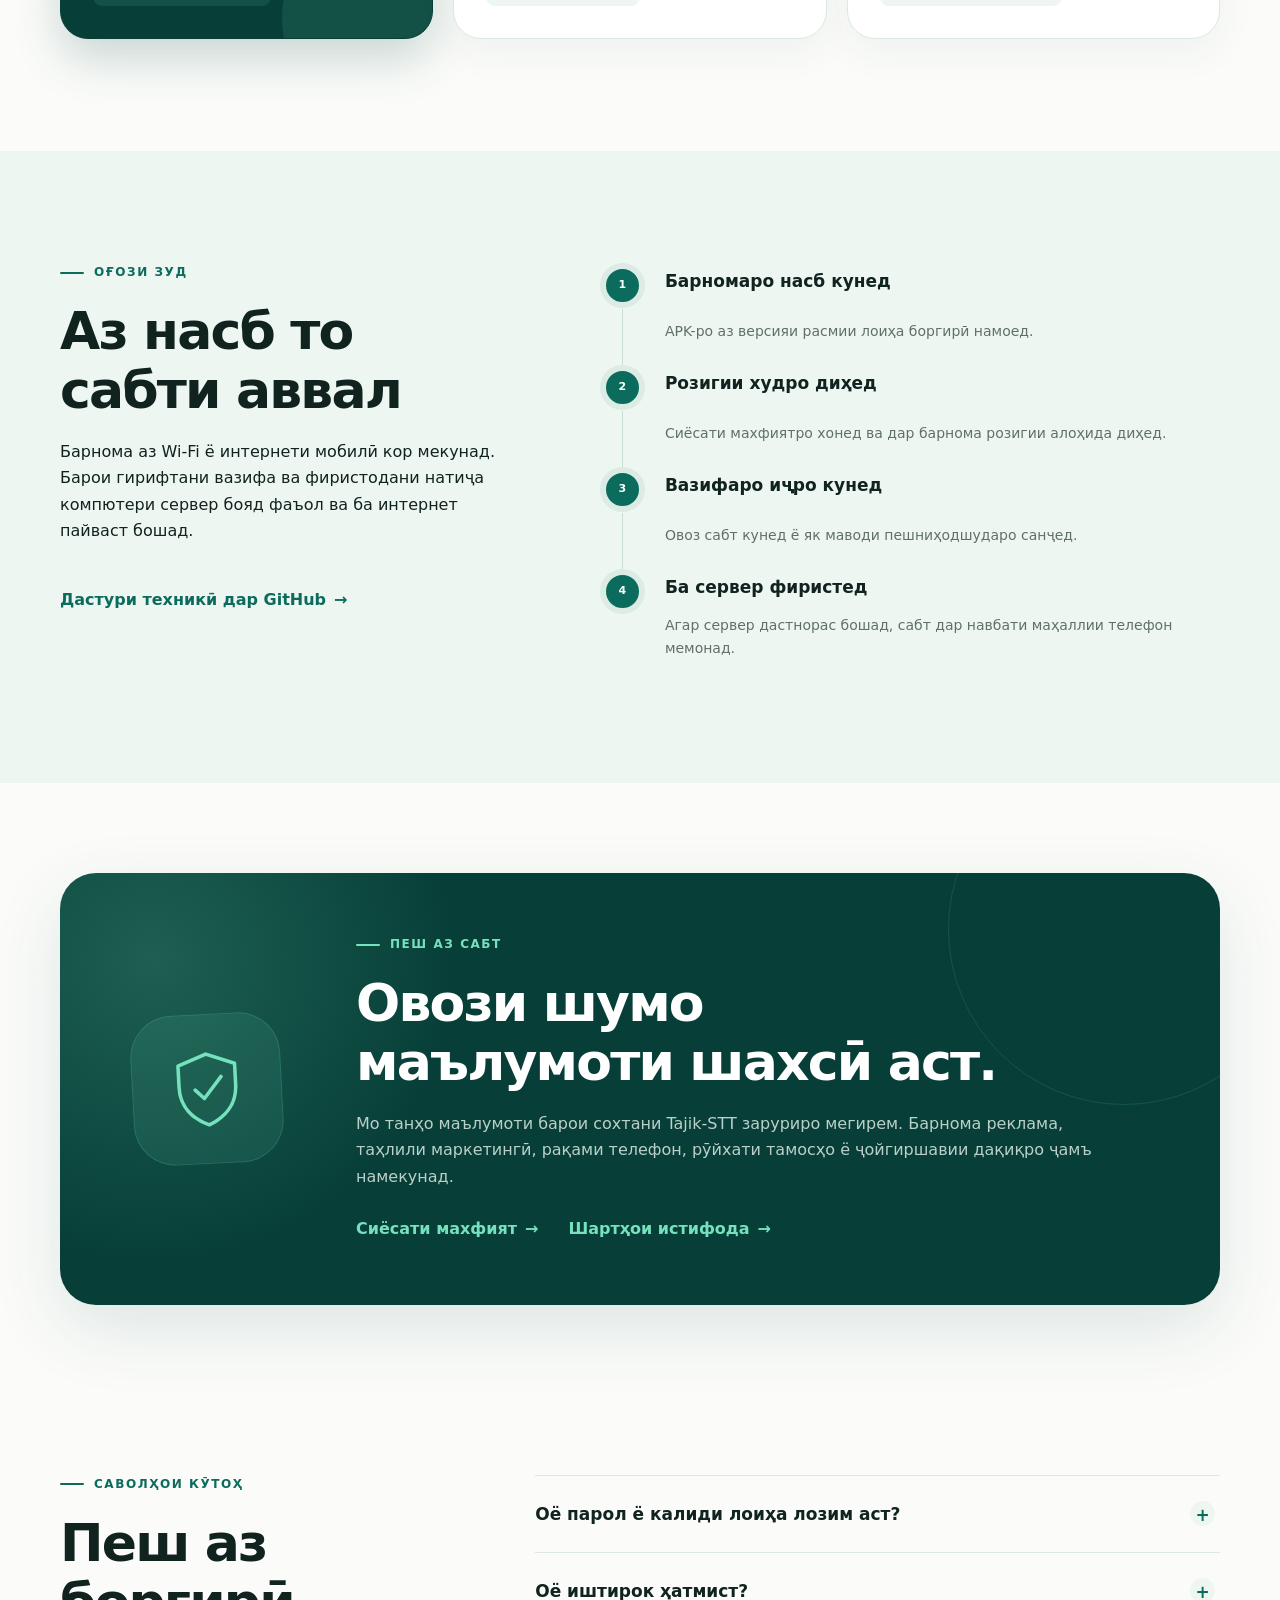
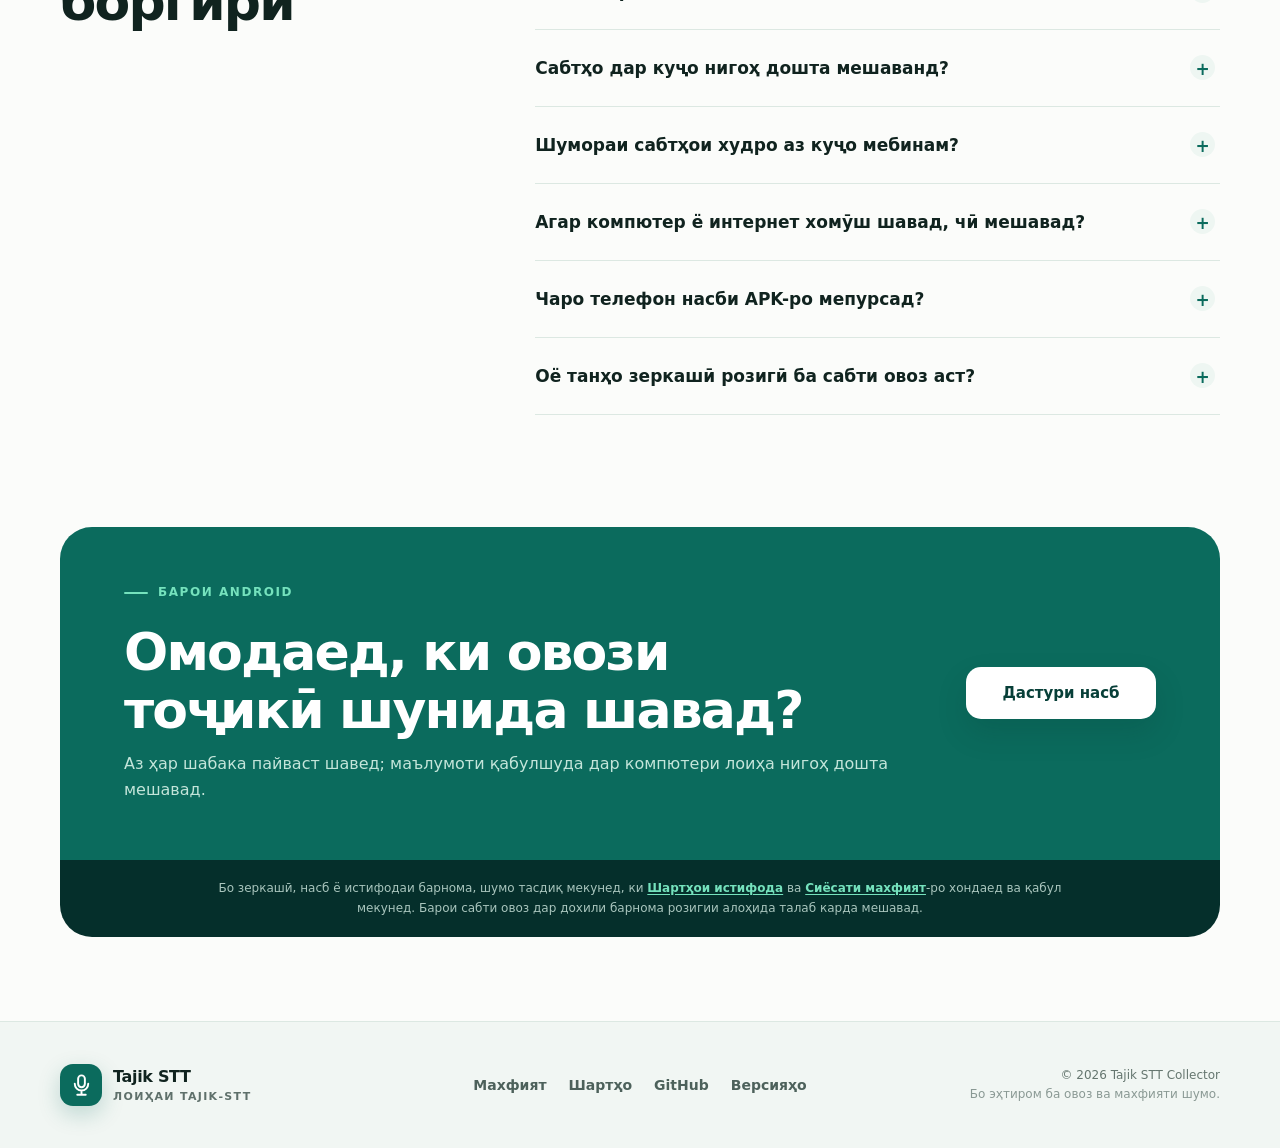
==== commit 48945d7c: "Passwordless volunteer app: update docs/index.html" ====
--- a/docs/index.html
+++ b/docs/index.html
@@ -238,12 +238,20 @@
         </div>
         <div class="faq-list">
           <details>
+            <summary>Оё парол ё калиди лоиҳа лозим аст?</summary>
+            <p>Не. Барнома суроғаи серверро худкор мегирад. Шумо танҳо ном ё тахаллус, минтақа ва розигии худро ворид мекунед; баъд метавонед овоз сабт кунед, матн ва аудиои дигаронро санҷед.</p>
+          </details>
+          <details>
             <summary>Оё иштирок ҳатмист?</summary>
             <p>Не. Иштирок пурра ихтиёрӣ аст. Шумо метавонед сабтро пеш аз фиристодан пок кунед ё минбаъд иштирок накунед.</p>
           </details>
           <details>
             <summary>Сабтҳо дар куҷо нигоҳ дошта мешаванд?</summary>
             <p>Дар MVP сабтҳои қабулшуда дар компютери лоиҳа нигоҳ дошта мешаванд. Сабти ҳанӯз нафиристодашуда муваққатан дар хотираи хусусии барнома мемонад; пас аз тасдиқи қабули сервер нусхаи навбатӣ аз телефон пок мешавад.</p>
+          </details>
+          <details>
+            <summary>Шумораи сабтҳои худро аз куҷо мебинам?</summary>
+            <p>Дар саҳифаи асосии барнома бахши «Омори ман» сабтҳои умумӣ, фиристодашуда, дар навбат, дар санҷиш ва қабулшударо нишон медиҳад.</p>
           </details>
           <details>
             <summary>Агар компютер ё интернет хомӯш шавад, чӣ мешавад?</summary>
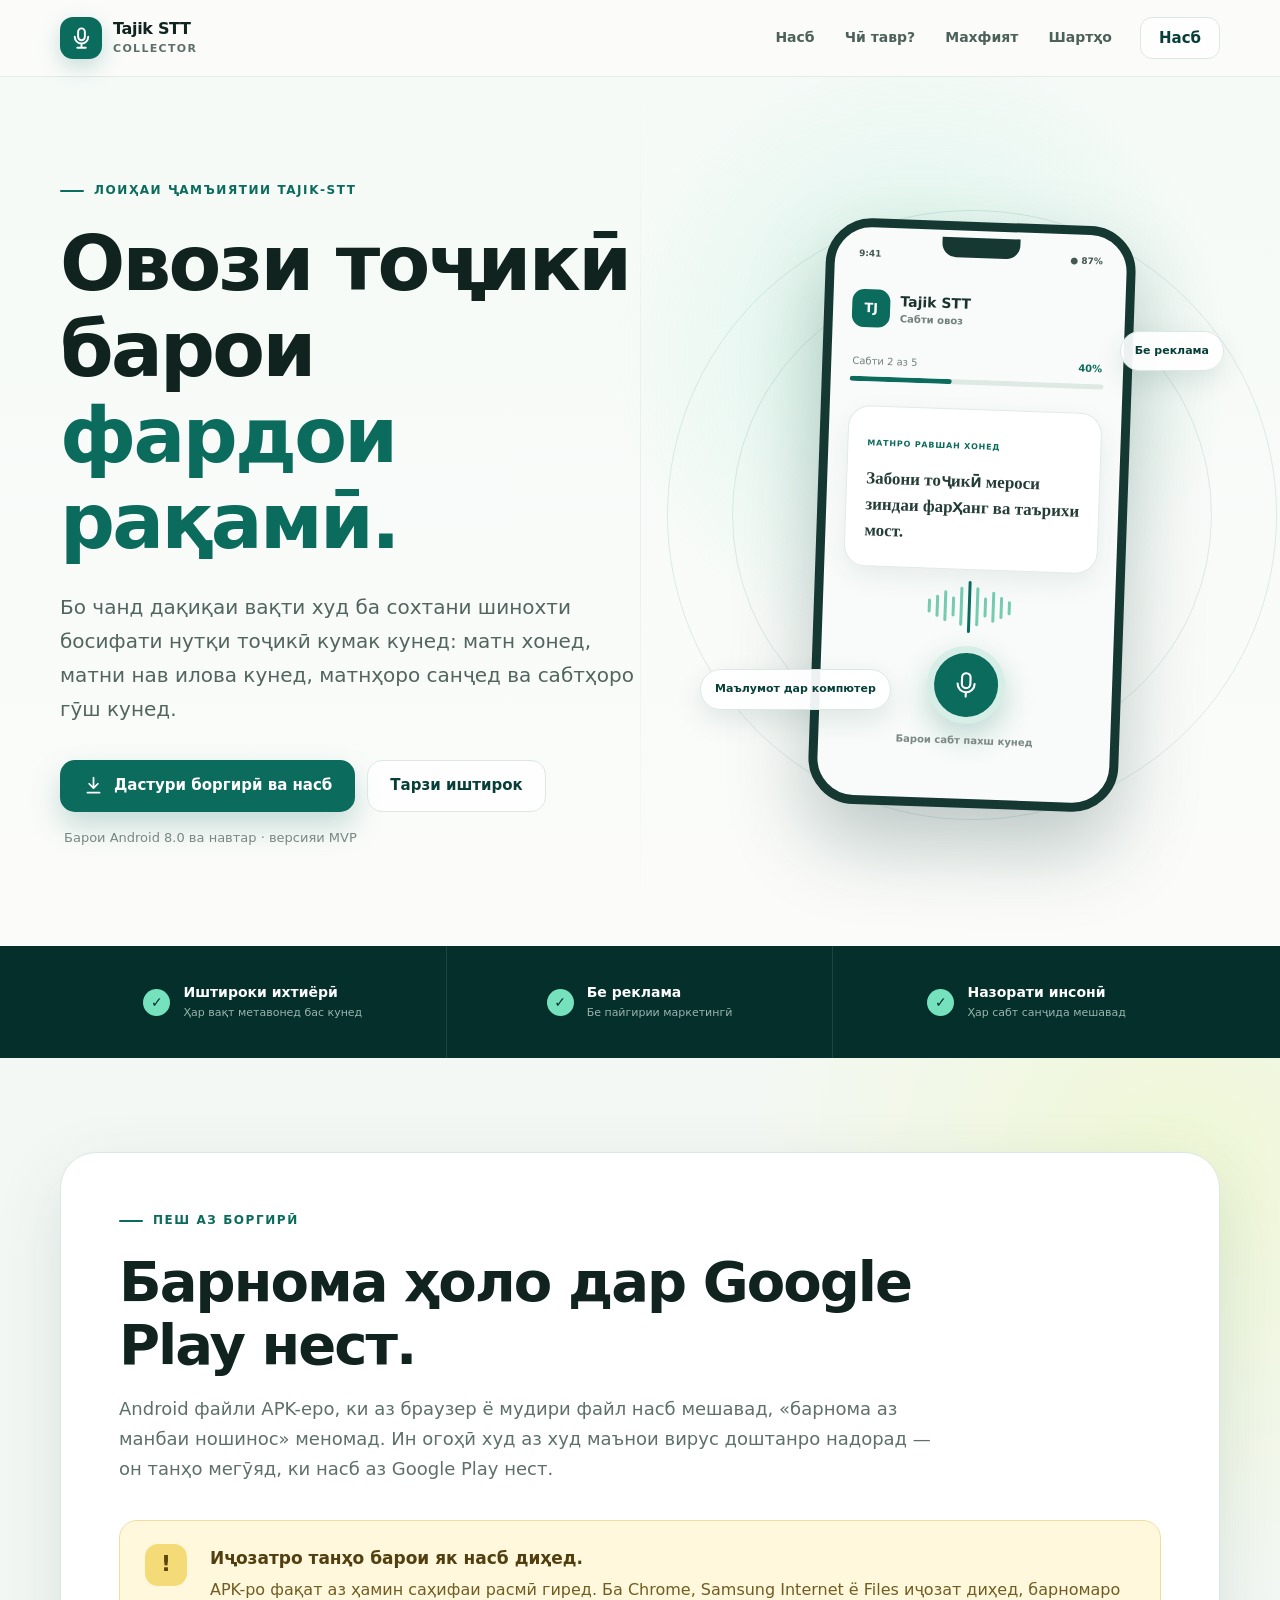
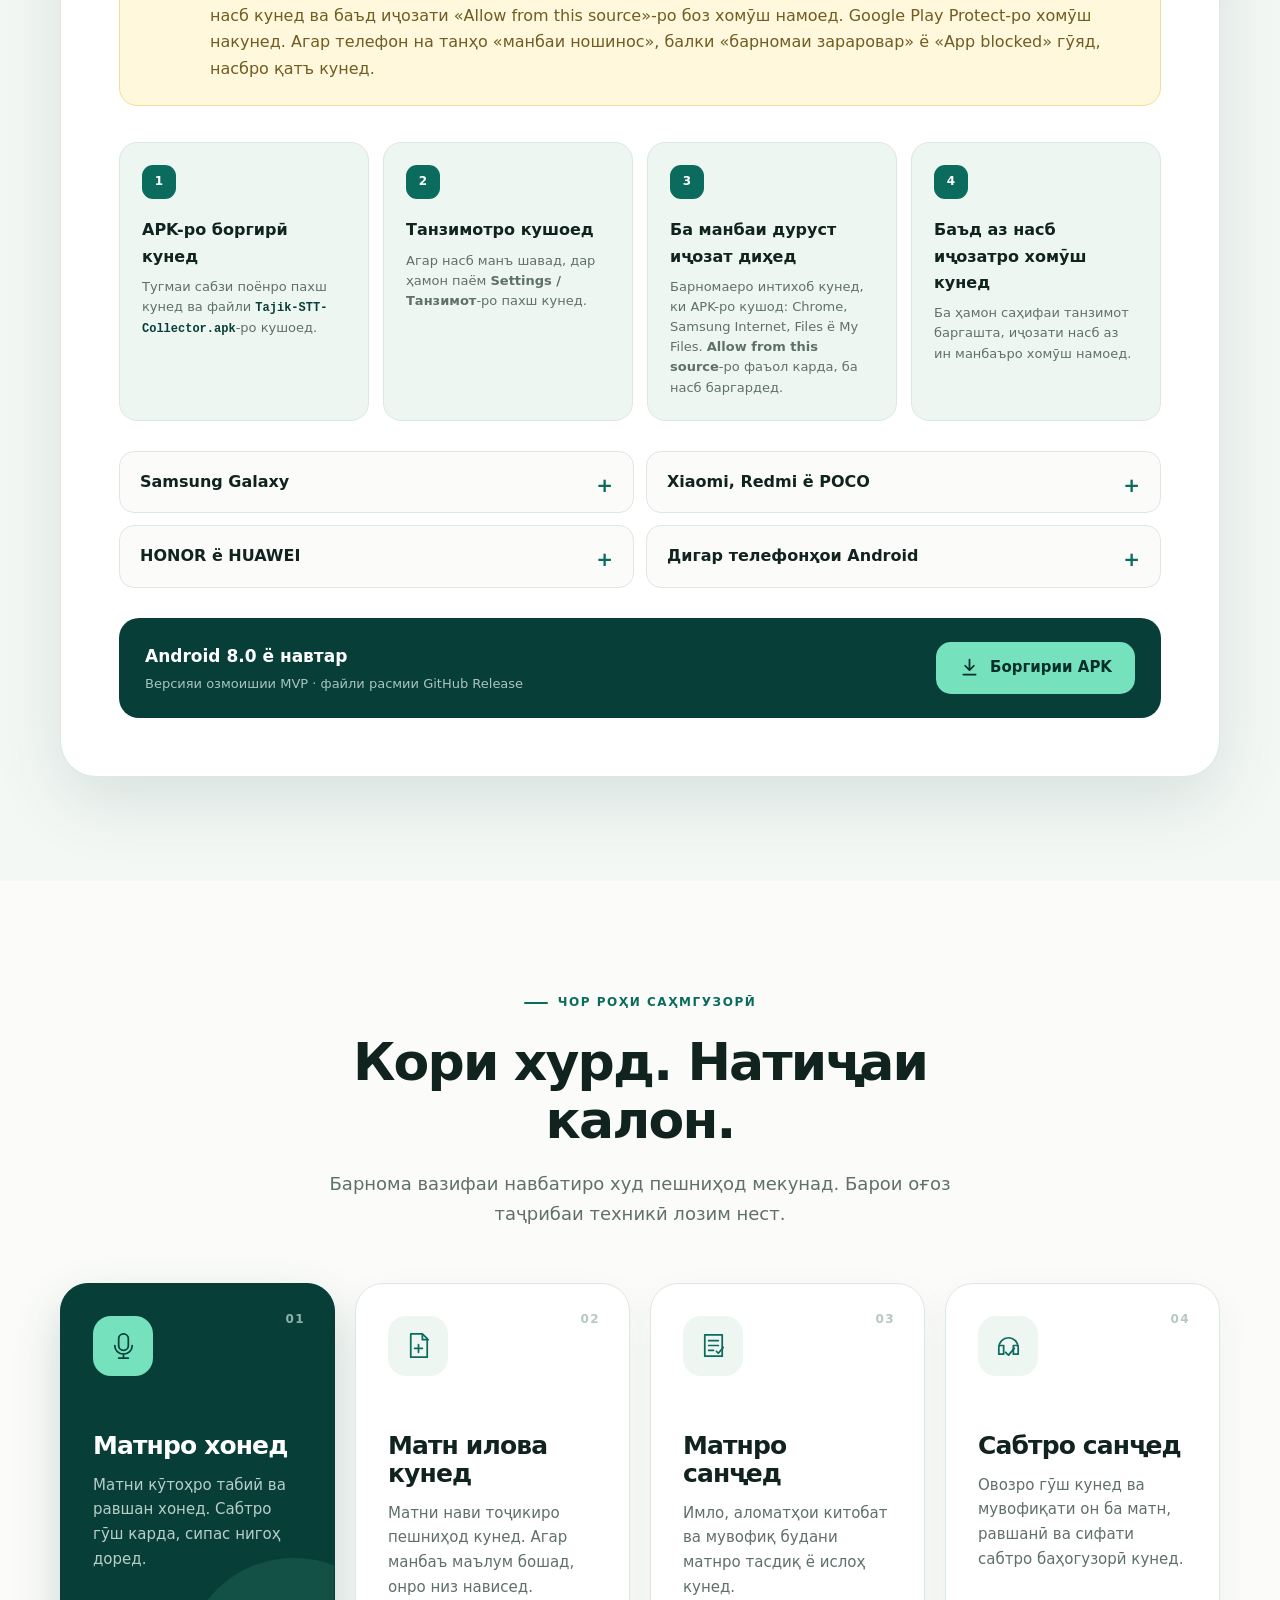
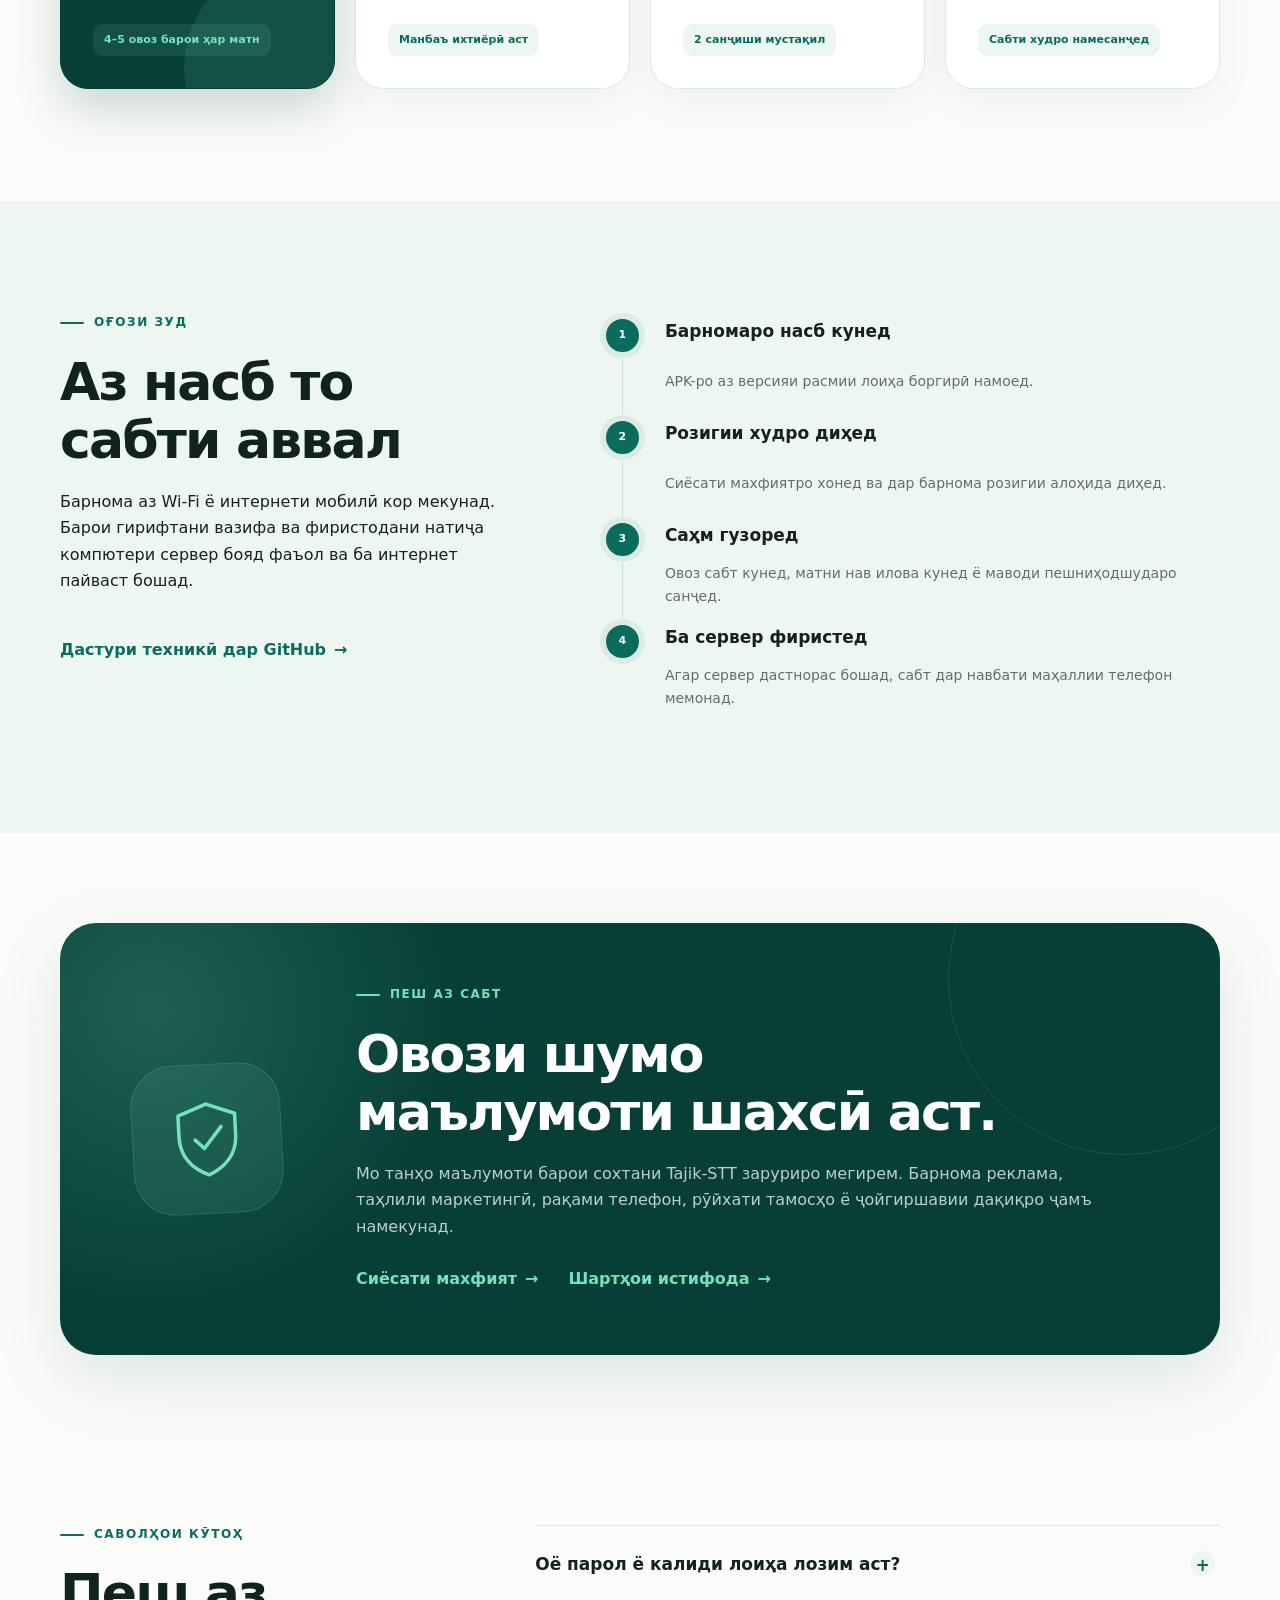
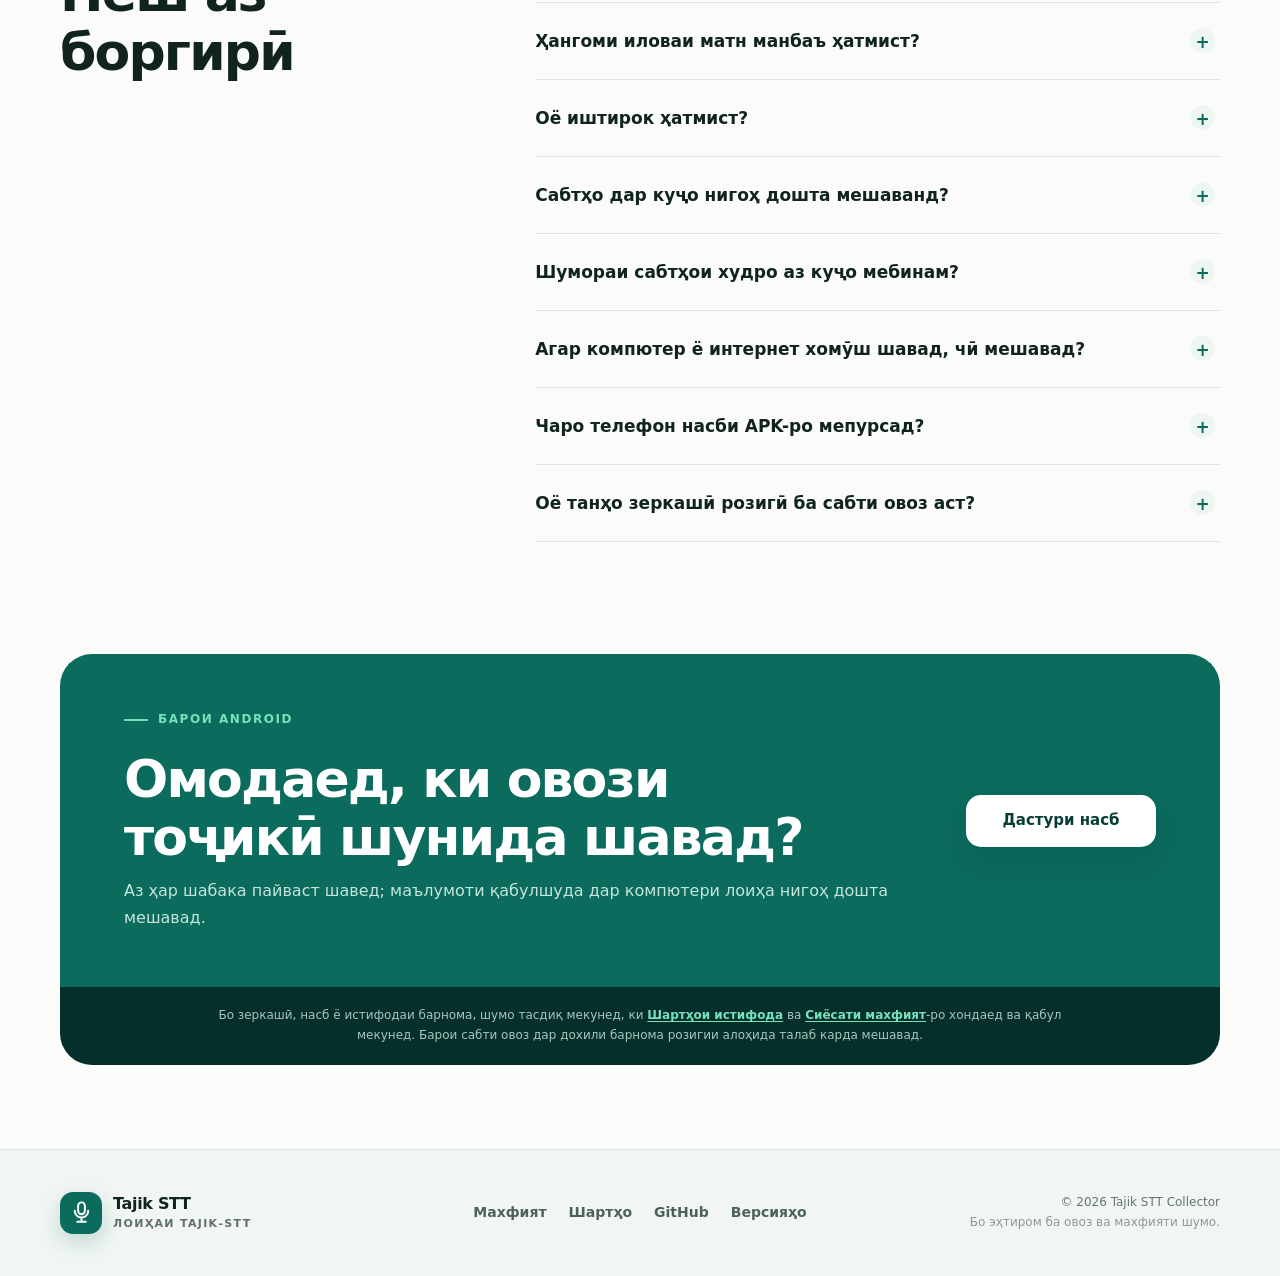
==== commit 1b2c9daf: "Let volunteers submit texts for independent review" ====
--- a/docs/index.html
+++ b/docs/index.html
@@ -45,7 +45,7 @@
         <div class="hero-copy">
           <p class="eyebrow"><span></span> Лоиҳаи ҷамъиятии Tajik‑STT</p>
           <h1>Овози тоҷикӣ барои <em>фардои рақамӣ.</em></h1>
-          <p class="hero-lead">Бо чанд дақиқаи вақти худ ба сохтани шинохти босифати нутқи тоҷикӣ кумак кунед: матн хонед, матнҳоро санҷед ва сабтҳоро гӯш кунед.</p>
+          <p class="hero-lead">Бо чанд дақиқаи вақти худ ба сохтани шинохти босифати нутқи тоҷикӣ кумак кунед: матн хонед, матни нав илова кунед, матнҳоро санҷед ва сабтҳоро гӯш кунед.</p>
           <div class="hero-actions">
             <a class="button button-primary" href="#install">
               <svg aria-hidden="true" viewBox="0 0 24 24"><path d="M12 3v12m0 0 5-5m-5 5-5-5M5 20h14"></path></svg>
@@ -160,7 +160,7 @@
     <section class="section" id="how">
       <div class="shell">
         <div class="section-heading">
-          <p class="eyebrow dark"><span></span> Се роҳи саҳмгузорӣ</p>
+          <p class="eyebrow dark"><span></span> Чор роҳи саҳмгузорӣ</p>
           <h2>Кори хурд. Натиҷаи калон.</h2>
           <p>Барнома вазифаи навбатиро худ пешниҳод мекунад. Барои оғоз таҷрибаи техникӣ лозим нест.</p>
         </div>
@@ -177,6 +177,15 @@
           <article class="task-card">
             <div class="task-number">02</div>
             <div class="task-icon" aria-hidden="true">
+              <svg viewBox="0 0 32 32"><path d="M8 4h12l5 5v19H8zM20 4v6h6M16 15v8M12 19h8"></path></svg>
+            </div>
+            <h3>Матн илова кунед</h3>
+            <p>Матни нави тоҷикиро пешниҳод кунед. Агар манбаъ маълум бошад, онро низ нависед.</p>
+            <span class="task-tag">Манбаъ ихтиёрӣ аст</span>
+          </article>
+          <article class="task-card">
+            <div class="task-number">03</div>
+            <div class="task-icon" aria-hidden="true">
               <svg viewBox="0 0 32 32"><path d="M7 5h18v22H7zM11 11h10M11 16h10M11 21h5"></path><path d="m19 22 2 2 5-6"></path></svg>
             </div>
             <h3>Матнро санҷед</h3>
@@ -184,7 +193,7 @@
             <span class="task-tag">2 санҷиши мустақил</span>
           </article>
           <article class="task-card">
-            <div class="task-number">03</div>
+            <div class="task-number">04</div>
             <div class="task-icon" aria-hidden="true">
               <svg viewBox="0 0 32 32"><path d="M6 18a10 10 0 0 1 20 0M6 18v7h5v-9H6M26 18v7h-5v-9h5"></path><path d="m13 23 3 3 6-7"></path></svg>
             </div>
@@ -207,7 +216,7 @@
         <ol class="steps">
           <li><b>1</b><div><strong>Барномаро насб кунед</strong><span>APK-ро аз версияи расмии лоиҳа боргирӣ намоед.</span></div></li>
           <li><b>2</b><div><strong>Розигии худро диҳед</strong><span>Сиёсати махфиятро хонед ва дар барнома розигии алоҳида диҳед.</span></div></li>
-          <li><b>3</b><div><strong>Вазифаро иҷро кунед</strong><span>Овоз сабт кунед ё як маводи пешниҳодшударо санҷед.</span></div></li>
+          <li><b>3</b><div><strong>Саҳм гузоред</strong><span>Овоз сабт кунед, матни нав илова кунед ё маводи пешниҳодшударо санҷед.</span></div></li>
           <li><b>4</b><div><strong>Ба сервер фиристед</strong><span>Агар сервер дастнорас бошад, сабт дар навбати маҳаллии телефон мемонад.</span></div></li>
         </ol>
       </div>
@@ -239,7 +248,11 @@
         <div class="faq-list">
           <details>
             <summary>Оё парол ё калиди лоиҳа лозим аст?</summary>
-            <p>Не. Барнома суроғаи серверро худкор мегирад. Шумо танҳо ном ё тахаллус, минтақа ва розигии худро ворид мекунед; баъд метавонед овоз сабт кунед, матн ва аудиои дигаронро санҷед.</p>
+            <p>Не. Барнома суроғаи серверро худкор мегирад. Шумо ном ва розигии худро ворид мекунед; минтақа ихтиёрӣ аст. Баъд метавонед овоз сабт кунед, матн илова кунед ва матну аудиои дигаронро санҷед.</p>
+          </details>
+          <details>
+            <summary>Ҳангоми иловаи матн манбаъ ҳатмист?</summary>
+            <p>Не, майдони «Манбаъ» ихтиёрӣ аст. Агар матн аз китоб, мақола ё сомона бошад, беҳтар аст номи манбаъро нависед. Матни иловакардаи шумо пеш аз сабт аз ҷониби дигар ихтиёриён санҷида мешавад.</p>
           </details>
           <details>
             <summary>Оё иштирок ҳатмист?</summary>
--- a/docs/styles.css
+++ b/docs/styles.css
@@ -834,7 +834,7 @@
 
 .task-grid {
   display: grid;
-  grid-template-columns: repeat(3, 1fr);
+  grid-template-columns: repeat(4, 1fr);
   gap: 20px;
 }
 
@@ -1455,6 +1455,10 @@
     padding: 26px;
   }
 
+  .task-grid {
+    grid-template-columns: repeat(2, 1fr);
+  }
+
   .install-steps {
     grid-template-columns: 1fr 1fr;
   }
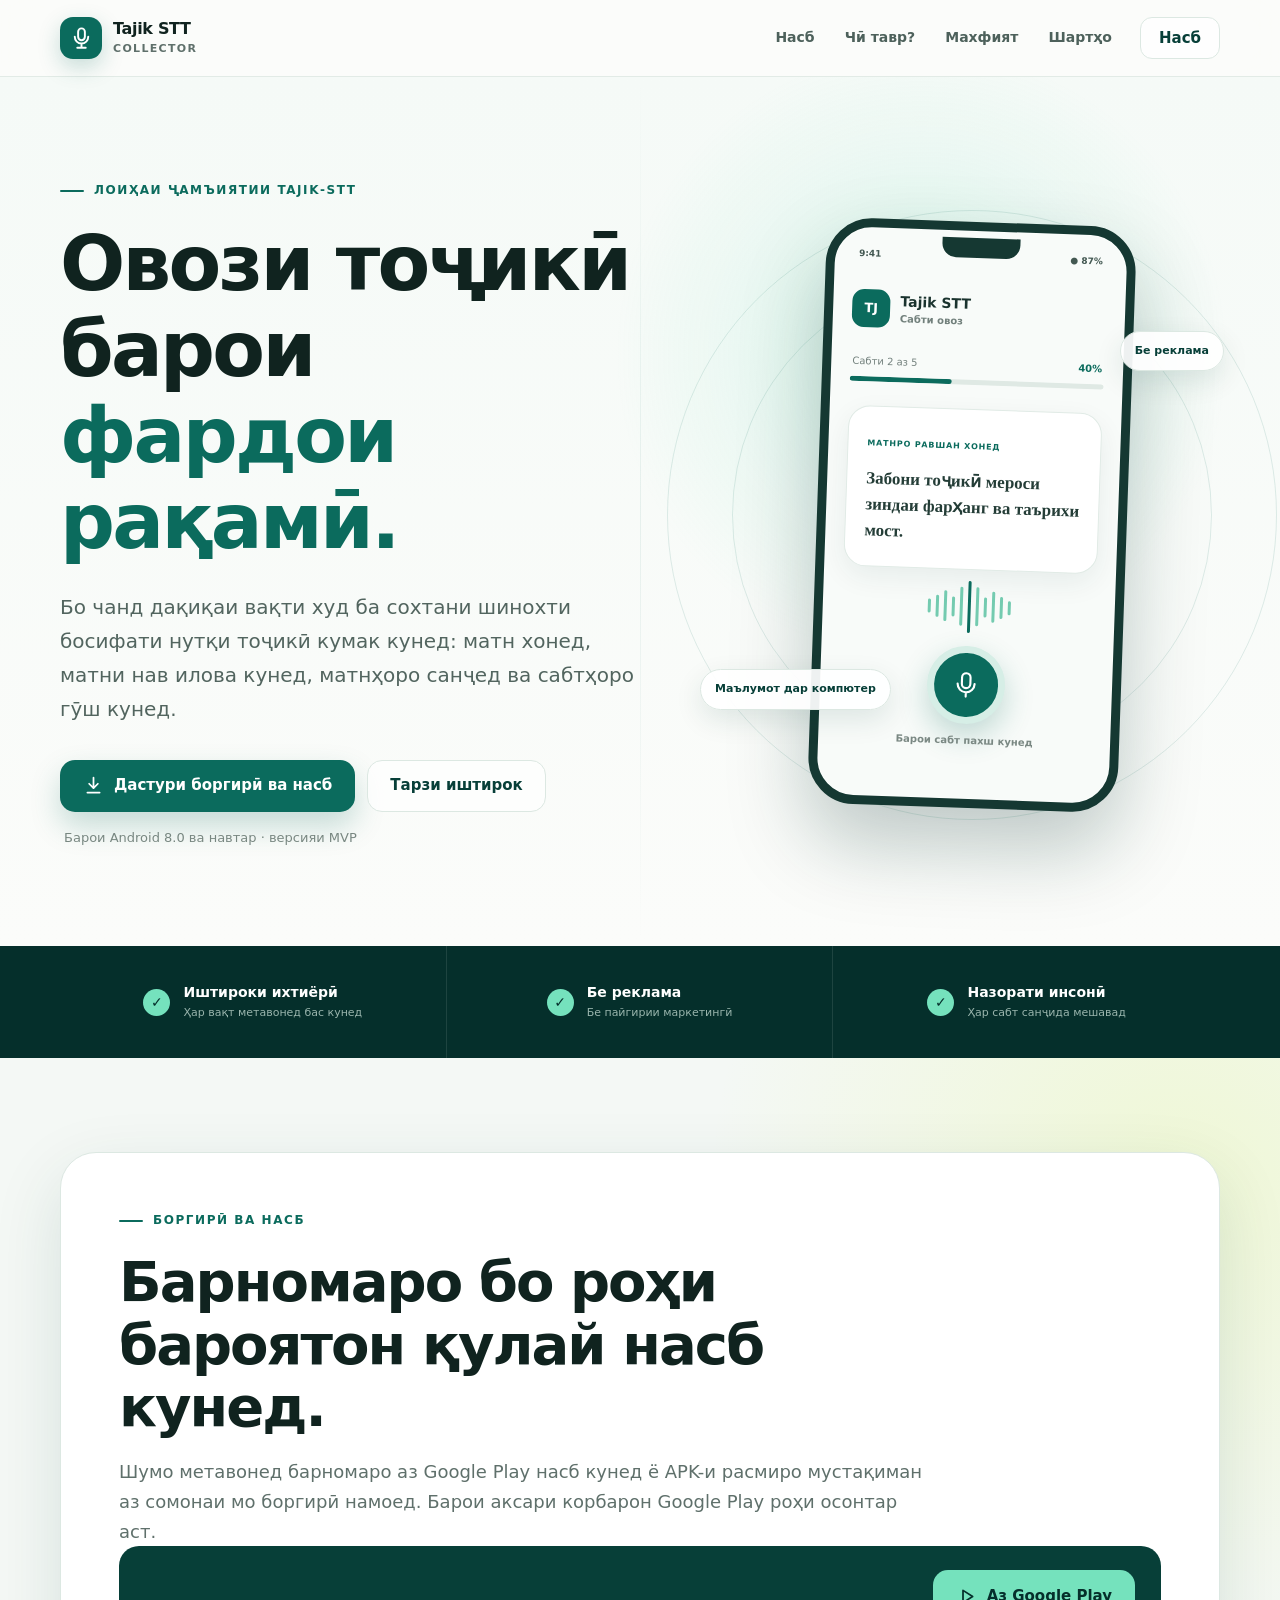
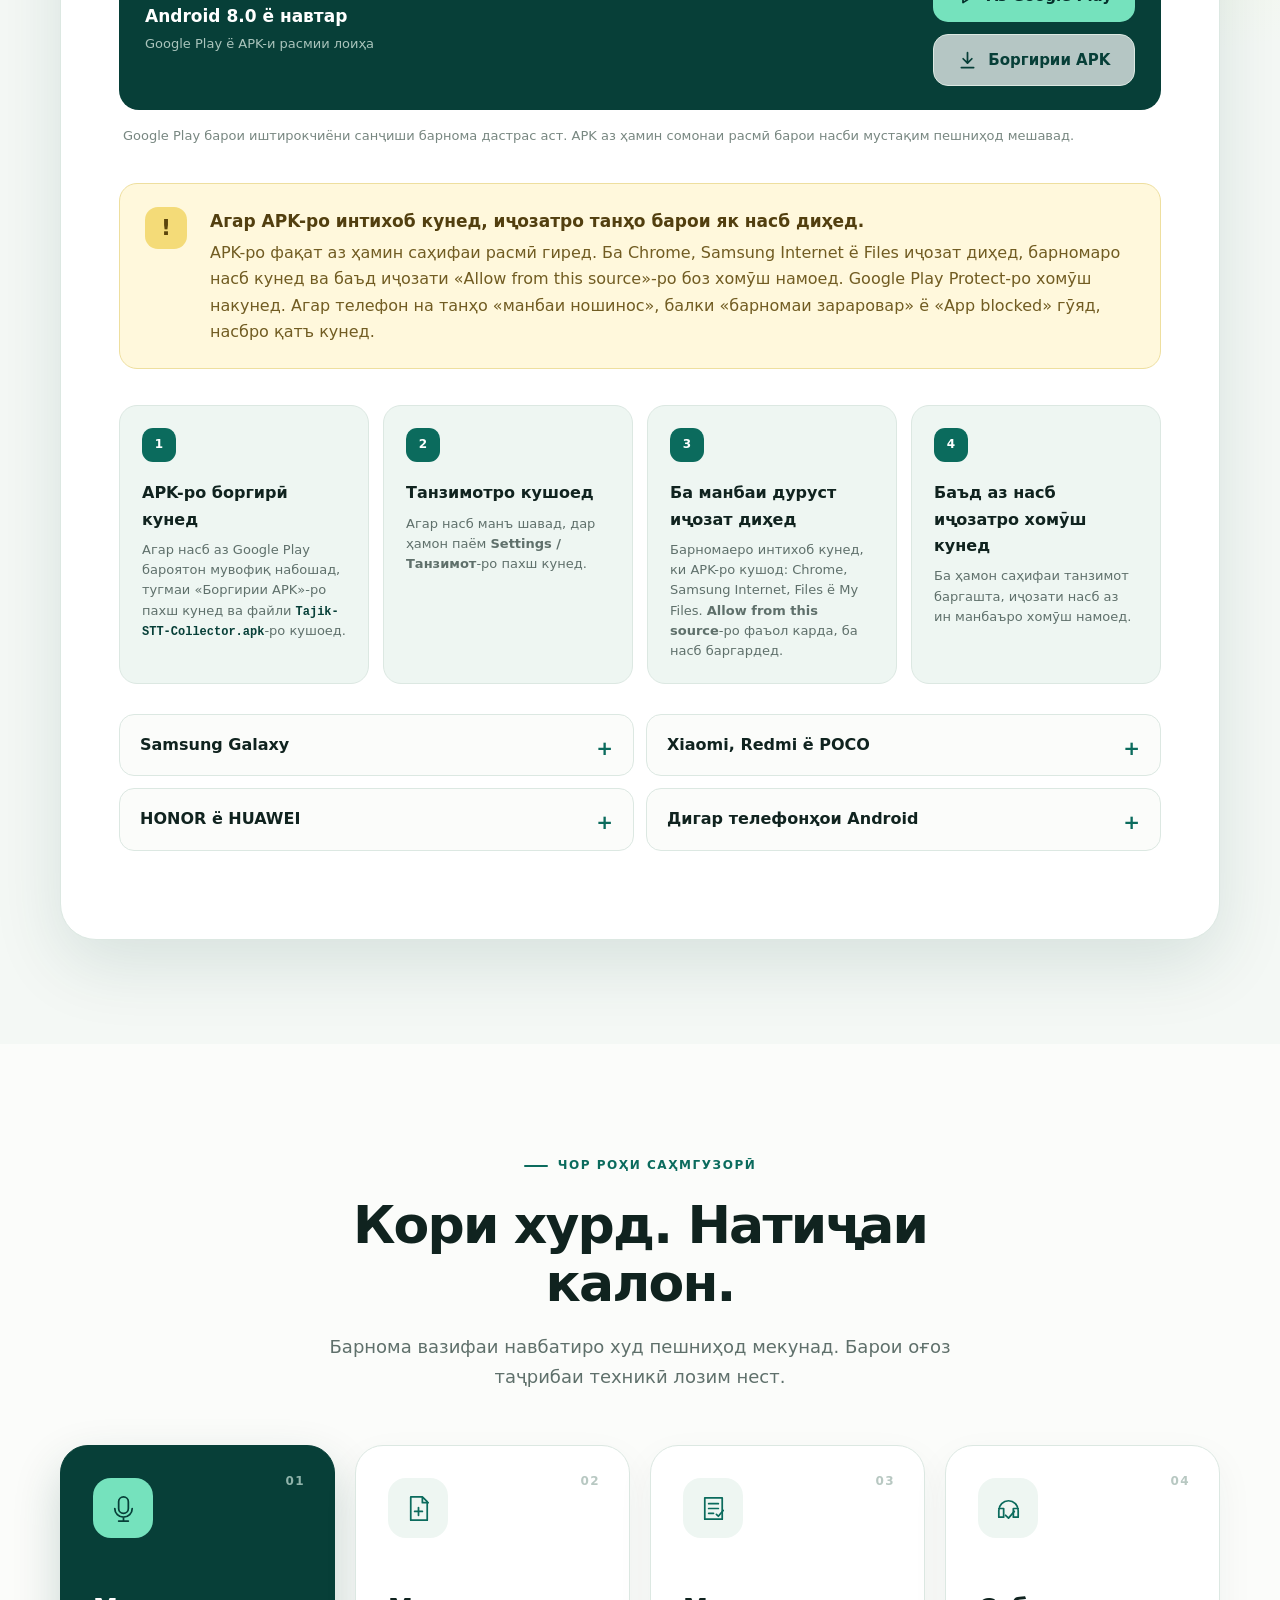
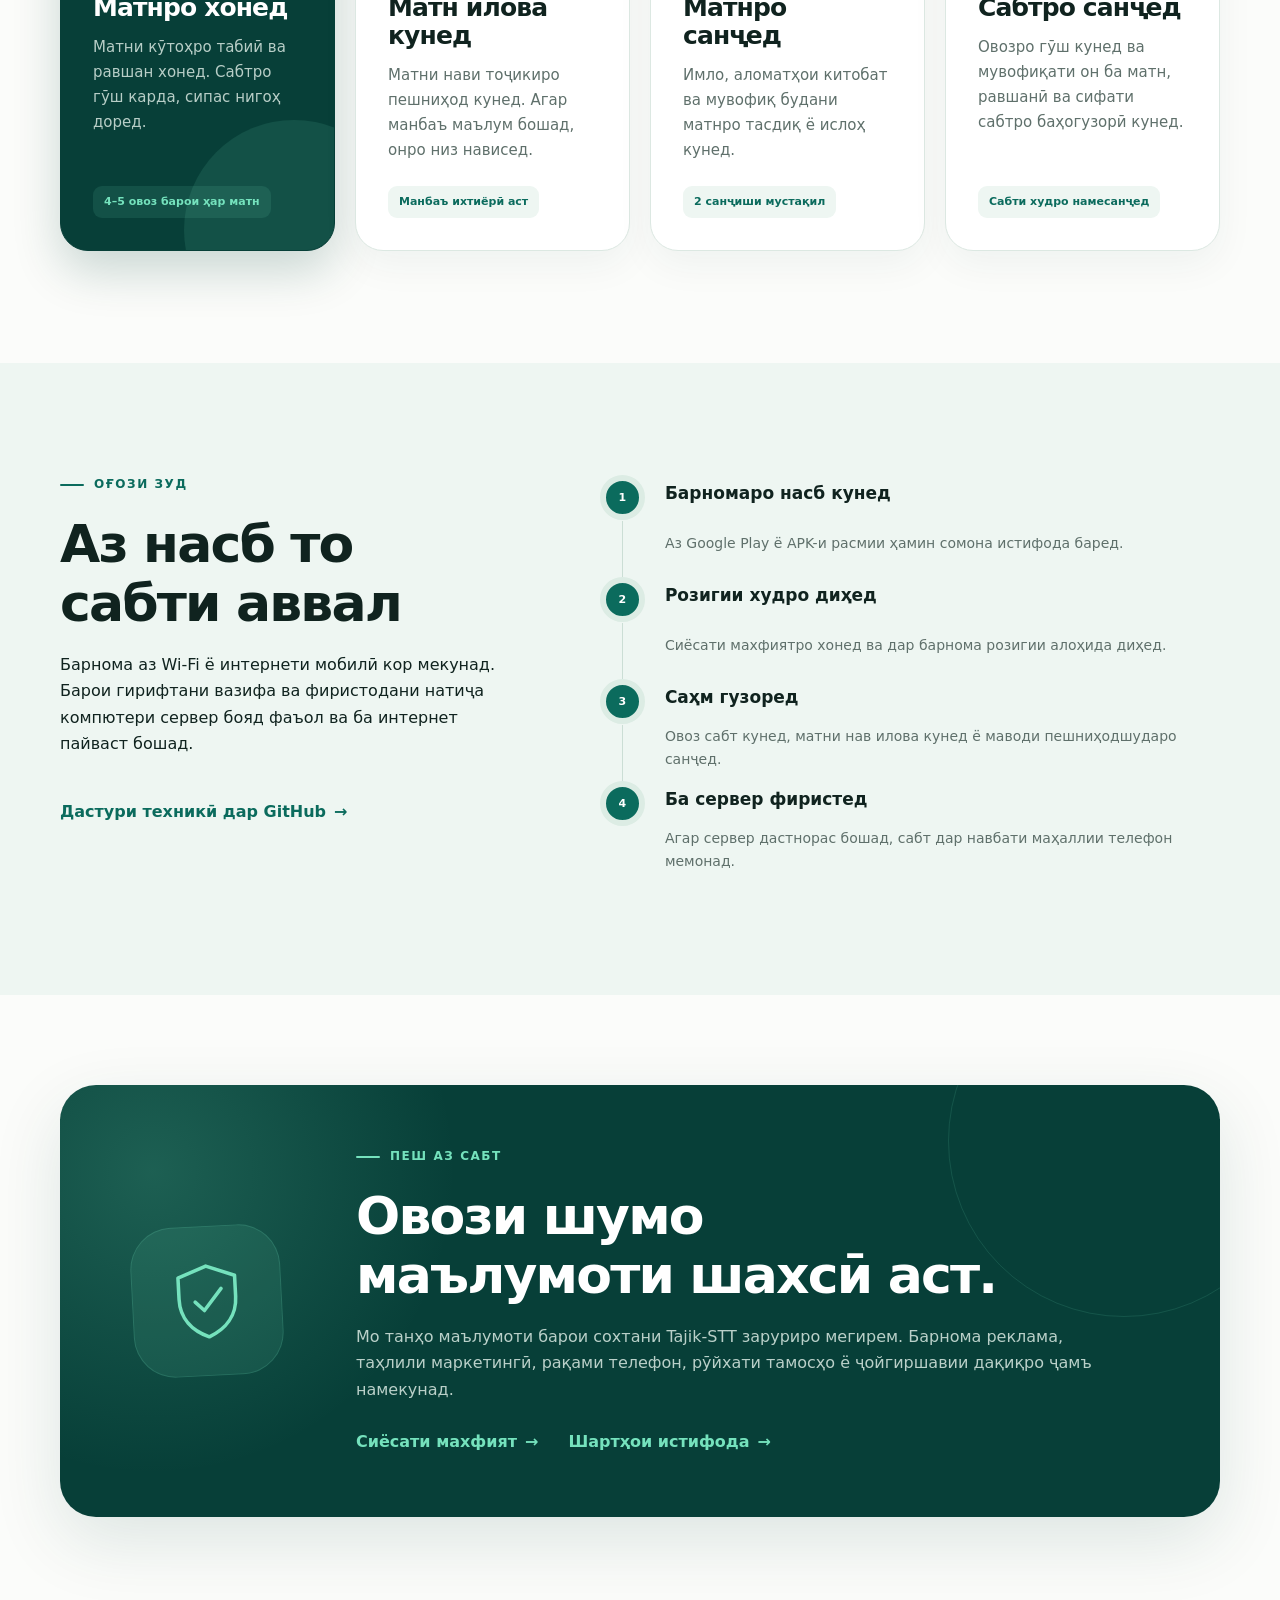
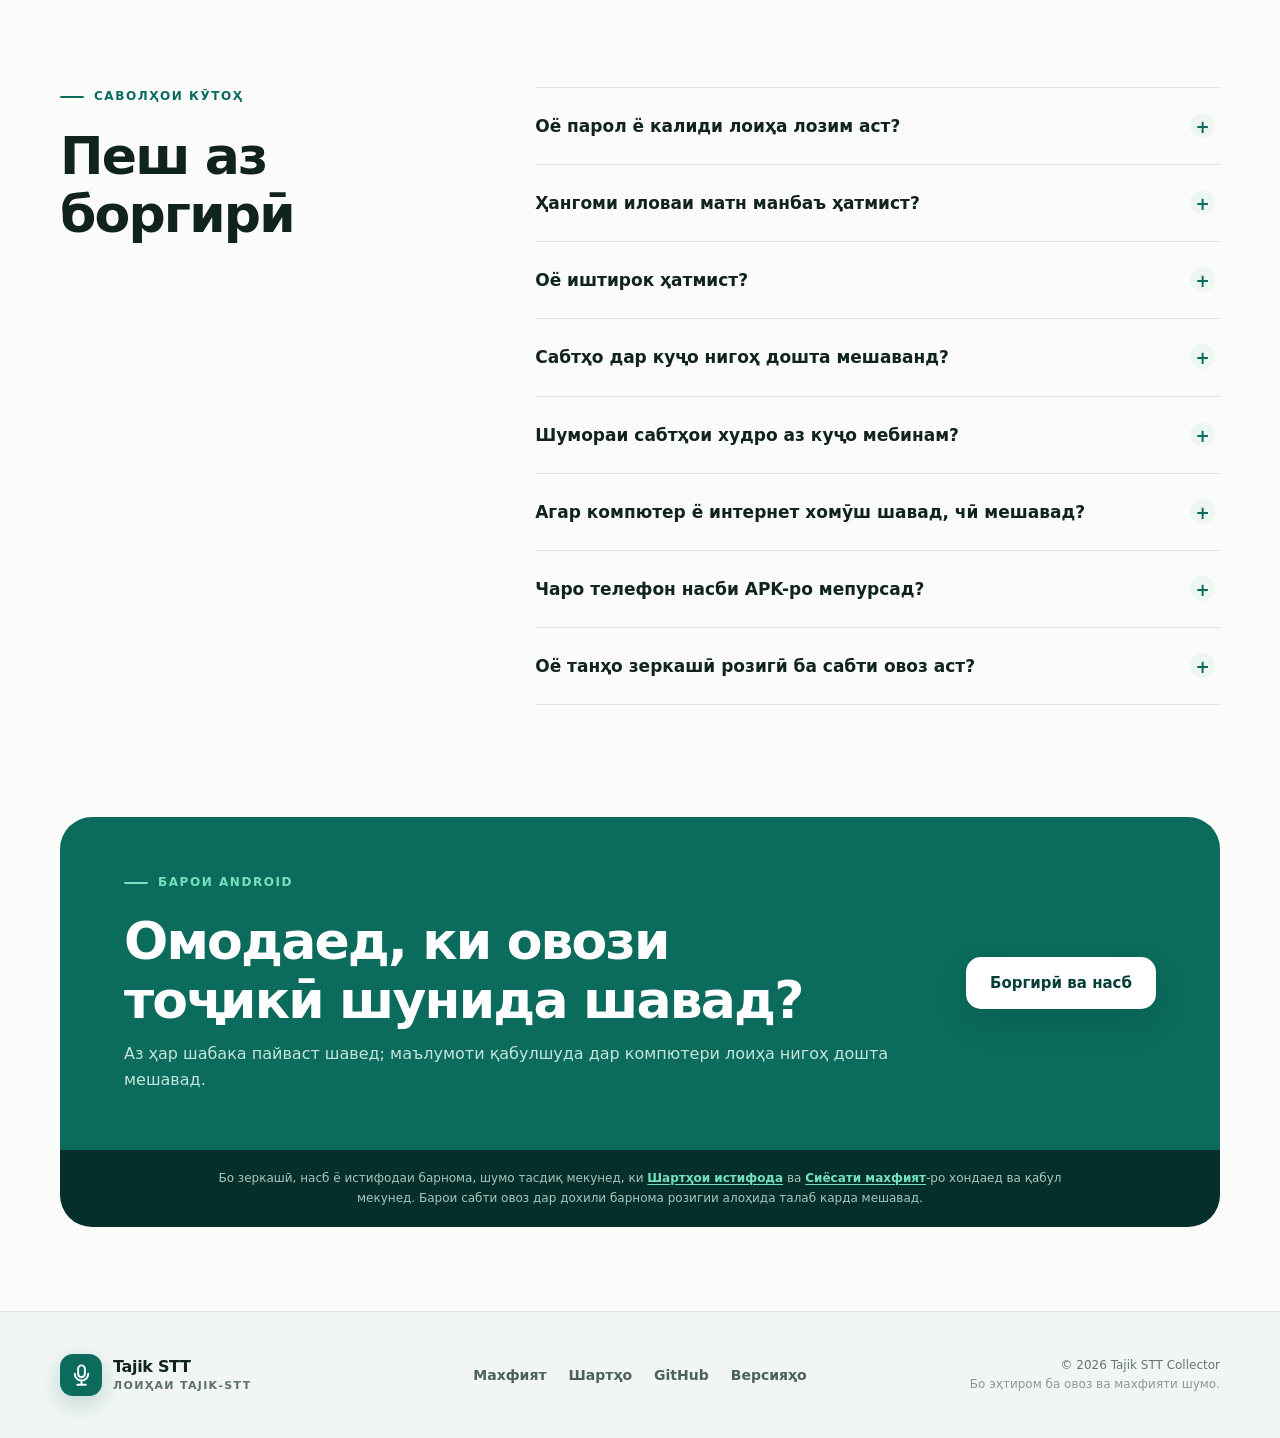
==== commit 5ae266ad: "Offer Google Play and official APK downloads" ====
--- a/docs/index.html
+++ b/docs/index.html
@@ -93,15 +93,33 @@
     <section class="section install-section" id="install">
       <div class="shell install-panel">
         <div class="install-heading">
-          <p class="eyebrow dark"><span></span> Пеш аз боргирӣ</p>
-          <h2>Барнома ҳоло дар Google Play нест.</h2>
-          <p>Android файли APK-еро, ки аз браузер ё мудири файл насб мешавад, «барнома аз манбаи ношинос» меномад. Ин огоҳӣ худ аз худ маънои вирус доштанро надорад — он танҳо мегӯяд, ки насб аз Google Play нест.</p>
-        </div>
+          <p class="eyebrow dark"><span></span> Боргирӣ ва насб</p>
+          <h2>Барномаро бо роҳи бароятон қулай насб кунед.</h2>
+          <p>Шумо метавонед барномаро аз Google Play насб кунед ё APK-и расмиро мустақиман аз сомонаи мо боргирӣ намоед. Барои аксари корбарон Google Play роҳи осонтар аст.</p>
+        </div>
+
+        <div class="install-download">
+          <div>
+            <strong>Android 8.0 ё навтар</strong>
+            <span>Google Play ё APK-и расмии лоиҳа</span>
+          </div>
+          <div class="hero-actions">
+            <a class="button button-primary" href="https://play.google.com/apps/testing/com.zigger06.tajiksttcollector">
+              <svg aria-hidden="true" viewBox="0 0 24 24"><path d="M8 5l11 7-11 7z"></path></svg>
+              Аз Google Play
+            </a>
+            <a class="button button-secondary" href="https://github.com/Zigger06/Tajik-STT-Collector/releases/latest/download/Tajik-STT-Collector.apk">
+              <svg aria-hidden="true" viewBox="0 0 24 24"><path d="M12 3v12m0 0 5-5m-5 5-5-5M5 20h14"></path></svg>
+              Боргирии APK
+            </a>
+          </div>
+        </div>
+        <p class="download-note">Google Play барои иштирокчиёни санҷиши барнома дастрас аст. APK аз ҳамин сомонаи расмӣ барои насби мустақим пешниҳод мешавад.</p>
 
         <div class="install-alert" role="note" aria-label="Огоҳии муҳими амниятӣ">
           <div class="alert-icon" aria-hidden="true">!</div>
           <div>
-            <strong>Иҷозатро танҳо барои як насб диҳед.</strong>
+            <strong>Агар APK-ро интихоб кунед, иҷозатро танҳо барои як насб диҳед.</strong>
             <p>APK-ро фақат аз ҳамин саҳифаи расмӣ гиред. Ба Chrome, Samsung Internet ё Files иҷозат диҳед, барномаро насб кунед ва баъд иҷозати «Allow from this source»-ро боз хомӯш намоед. Google Play Protect-ро хомӯш накунед. Агар телефон на танҳо «манбаи ношинос», балки «барномаи зараровар» ё «App blocked» гӯяд, насбро қатъ кунед.</p>
           </div>
         </div>
@@ -109,7 +127,7 @@
         <ol class="install-steps" aria-label="Чор қадами насби APK">
           <li>
             <span>1</span>
-            <div><strong>APK-ро боргирӣ кунед</strong><p>Тугмаи сабзи поёнро пахш кунед ва файли <code>Tajik-STT-Collector.apk</code>-ро кушоед.</p></div>
+            <div><strong>APK-ро боргирӣ кунед</strong><p>Агар насб аз Google Play бароятон мувофиқ набошад, тугмаи «Боргирии APK»-ро пахш кунед ва файли <code>Tajik-STT-Collector.apk</code>-ро кушоед.</p></div>
           </li>
           <li>
             <span>2</span>
@@ -143,17 +161,6 @@
             <p>Одатан: <b>Settings → Apps → Special app access → Install unknown apps</b>. Номи бахш вобаста ба версияи Android метавонад каме фарқ кунад.</p>
           </details>
         </div>
-
-        <div class="install-download">
-          <div>
-            <strong>Android 8.0 ё навтар</strong>
-            <span>Версияи озмоишии MVP · файли расмии GitHub Release</span>
-          </div>
-          <a class="button button-primary" href="https://github.com/Zigger06/Tajik-STT-Collector/releases/latest/download/Tajik-STT-Collector.apk">
-            <svg aria-hidden="true" viewBox="0 0 24 24"><path d="M12 3v12m0 0 5-5m-5 5-5-5M5 20h14"></path></svg>
-            Боргирии APK
-          </a>
-        </div>
       </div>
     </section>
 
@@ -214,7 +221,7 @@
           <a class="text-link" href="https://github.com/Zigger06/Tajik-STT-Collector#быстрый-запуск-на-windows">Дастури техникӣ дар GitHub <span>→</span></a>
         </div>
         <ol class="steps">
-          <li><b>1</b><div><strong>Барномаро насб кунед</strong><span>APK-ро аз версияи расмии лоиҳа боргирӣ намоед.</span></div></li>
+          <li><b>1</b><div><strong>Барномаро насб кунед</strong><span>Аз Google Play ё APK-и расмии ҳамин сомона истифода баред.</span></div></li>
           <li><b>2</b><div><strong>Розигии худро диҳед</strong><span>Сиёсати махфиятро хонед ва дар барнома розигии алоҳида диҳед.</span></div></li>
           <li><b>3</b><div><strong>Саҳм гузоред</strong><span>Овоз сабт кунед, матни нав илова кунед ё маводи пешниҳодшударо санҷед.</span></div></li>
           <li><b>4</b><div><strong>Ба сервер фиристед</strong><span>Агар сервер дастнорас бошад, сабт дар навбати маҳаллии телефон мемонад.</span></div></li>
@@ -272,7 +279,7 @@
           </details>
           <details>
             <summary>Чаро телефон насби APK-ро мепурсад?</summary>
-            <p>Барнома ҳоло дар Google Play нест. Android браузер ё мудири файлро «манбаи ношинос» мешуморад. APK-ро танҳо аз ҳамин саҳифа гиред, иҷозатро ба барномаи дуруст танҳо барои насб диҳед ва баъд онро хомӯш кунед. <a href="#install">Дастури пурраи насб</a>.</p>
+            <p>Ин танҳо ҳангоми насби APK аз сомона рух медиҳад. Android браузер ё мудири файлро «манбаи ношинос» мешуморад. APK-ро танҳо аз ҳамин саҳифа гиред, иҷозатро ба барномаи дуруст танҳо барои насб диҳед ва баъд онро хомӯш кунед. Агар нахоҳед ин иҷозатро диҳед, аз Google Play насб кунед. <a href="#install">Дастури пурраи насб</a>.</p>
           </details>
           <details>
             <summary>Оё танҳо зеркашӣ розигӣ ба сабти овоз аст?</summary>
@@ -289,7 +296,7 @@
           <h2>Омодаед, ки овози тоҷикӣ шунида шавад?</h2>
           <p>Аз ҳар шабака пайваст шавед; маълумоти қабулшуда дар компютери лоиҳа нигоҳ дошта мешавад.</p>
         </div>
-        <a class="button button-light" href="#install">Дастури насб</a>
+        <a class="button button-light" href="#install">Боргирӣ ва насб</a>
       </div>
       <div class="shell consent-copy">
         <p>Бо зеркашӣ, насб ё истифодаи барнома, шумо тасдиқ мекунед, ки <a href="terms.html">Шартҳои истифода</a> ва <a href="privacy.html">Сиёсати махфият</a>-ро хондаед ва қабул мекунед. Барои сабти овоз дар дохили барнома розигии алоҳида талаб карда мешавад.</p>
@@ -315,4 +322,4 @@
     </div>
   </footer>
 </body>
-</html>
+</html>
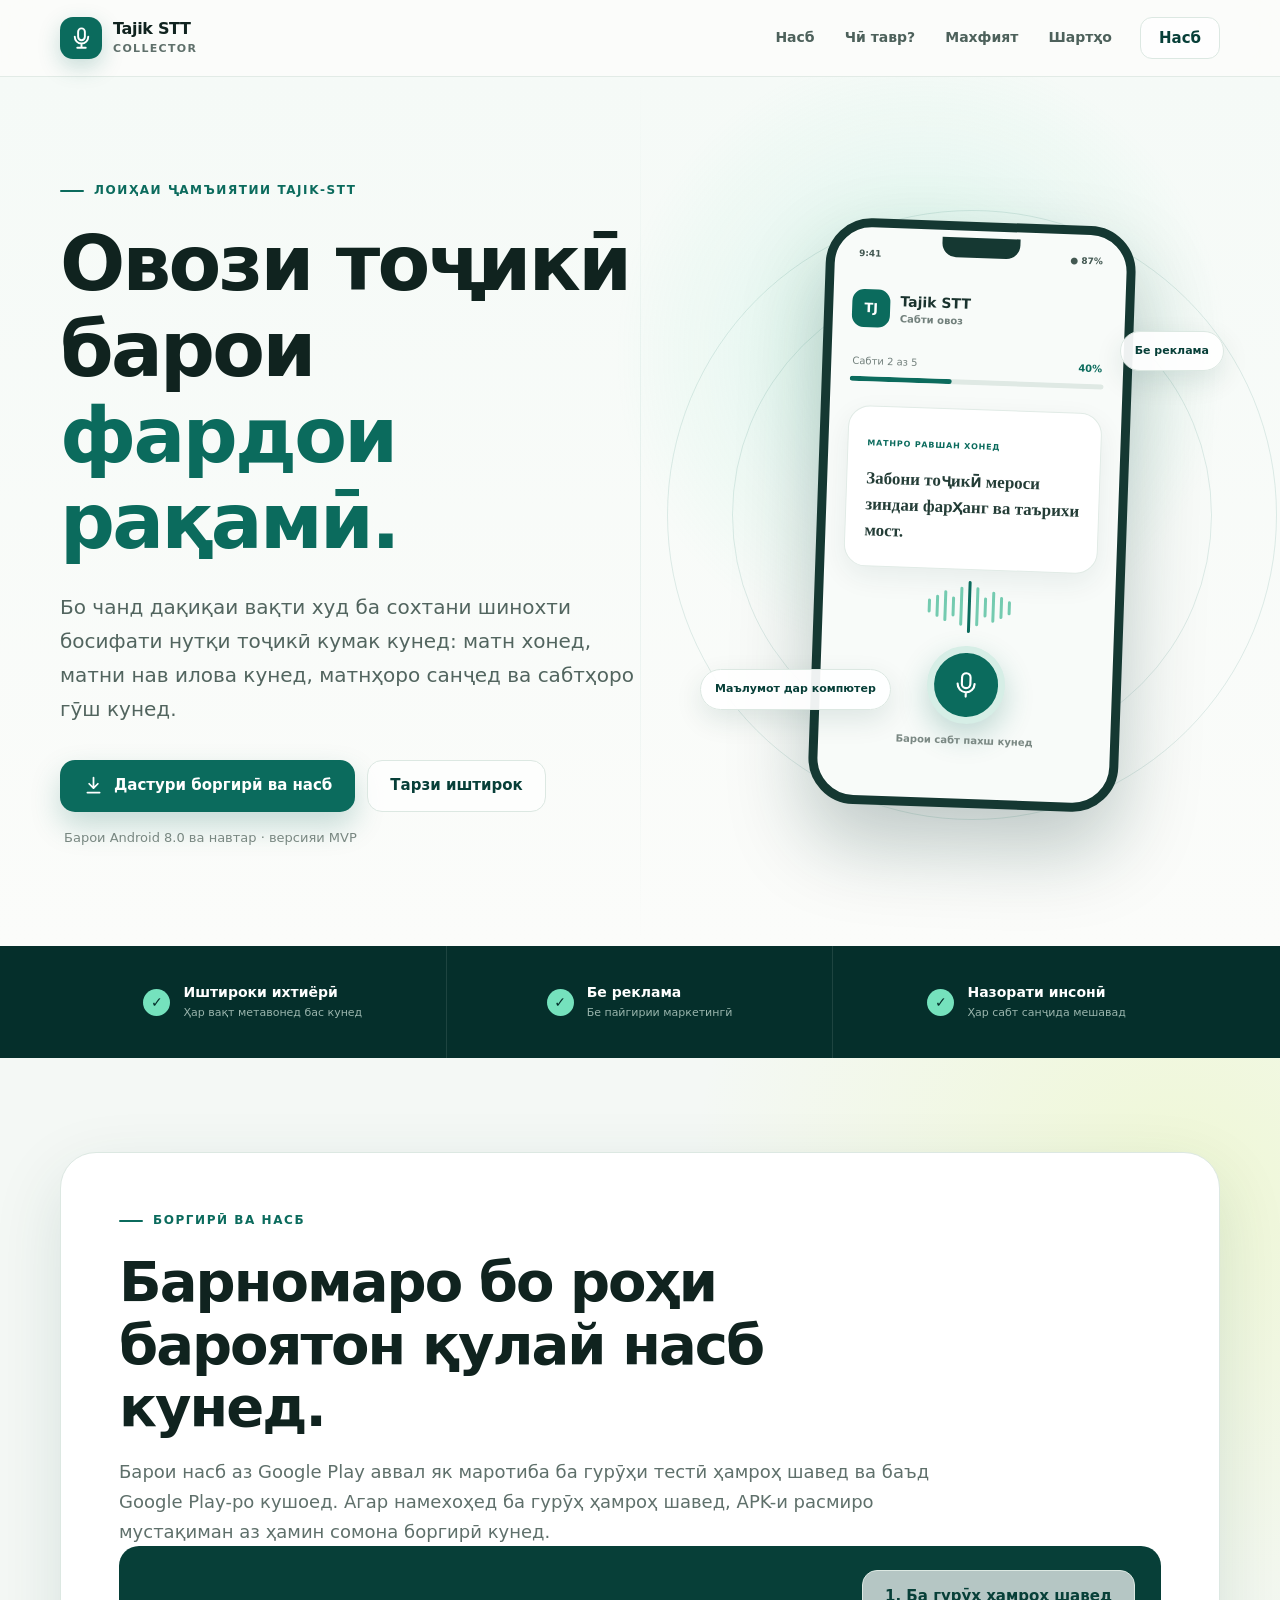
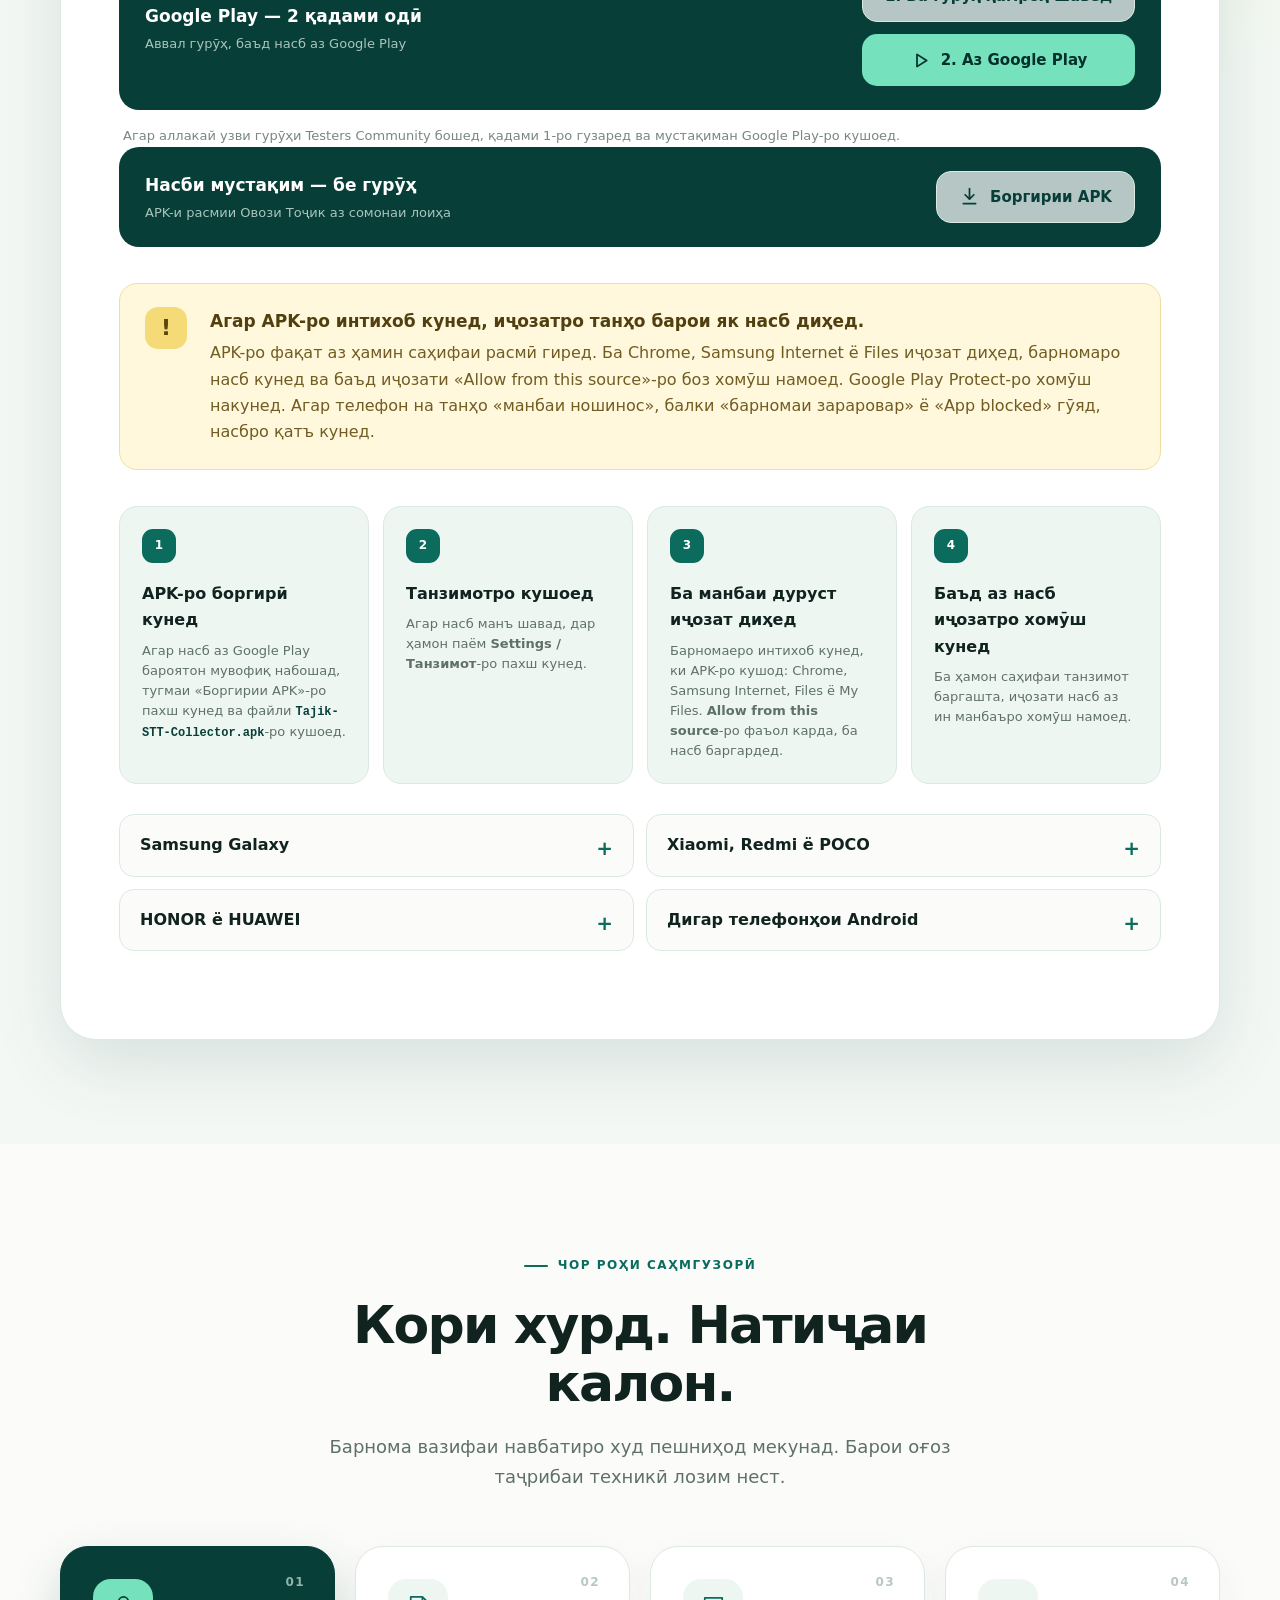
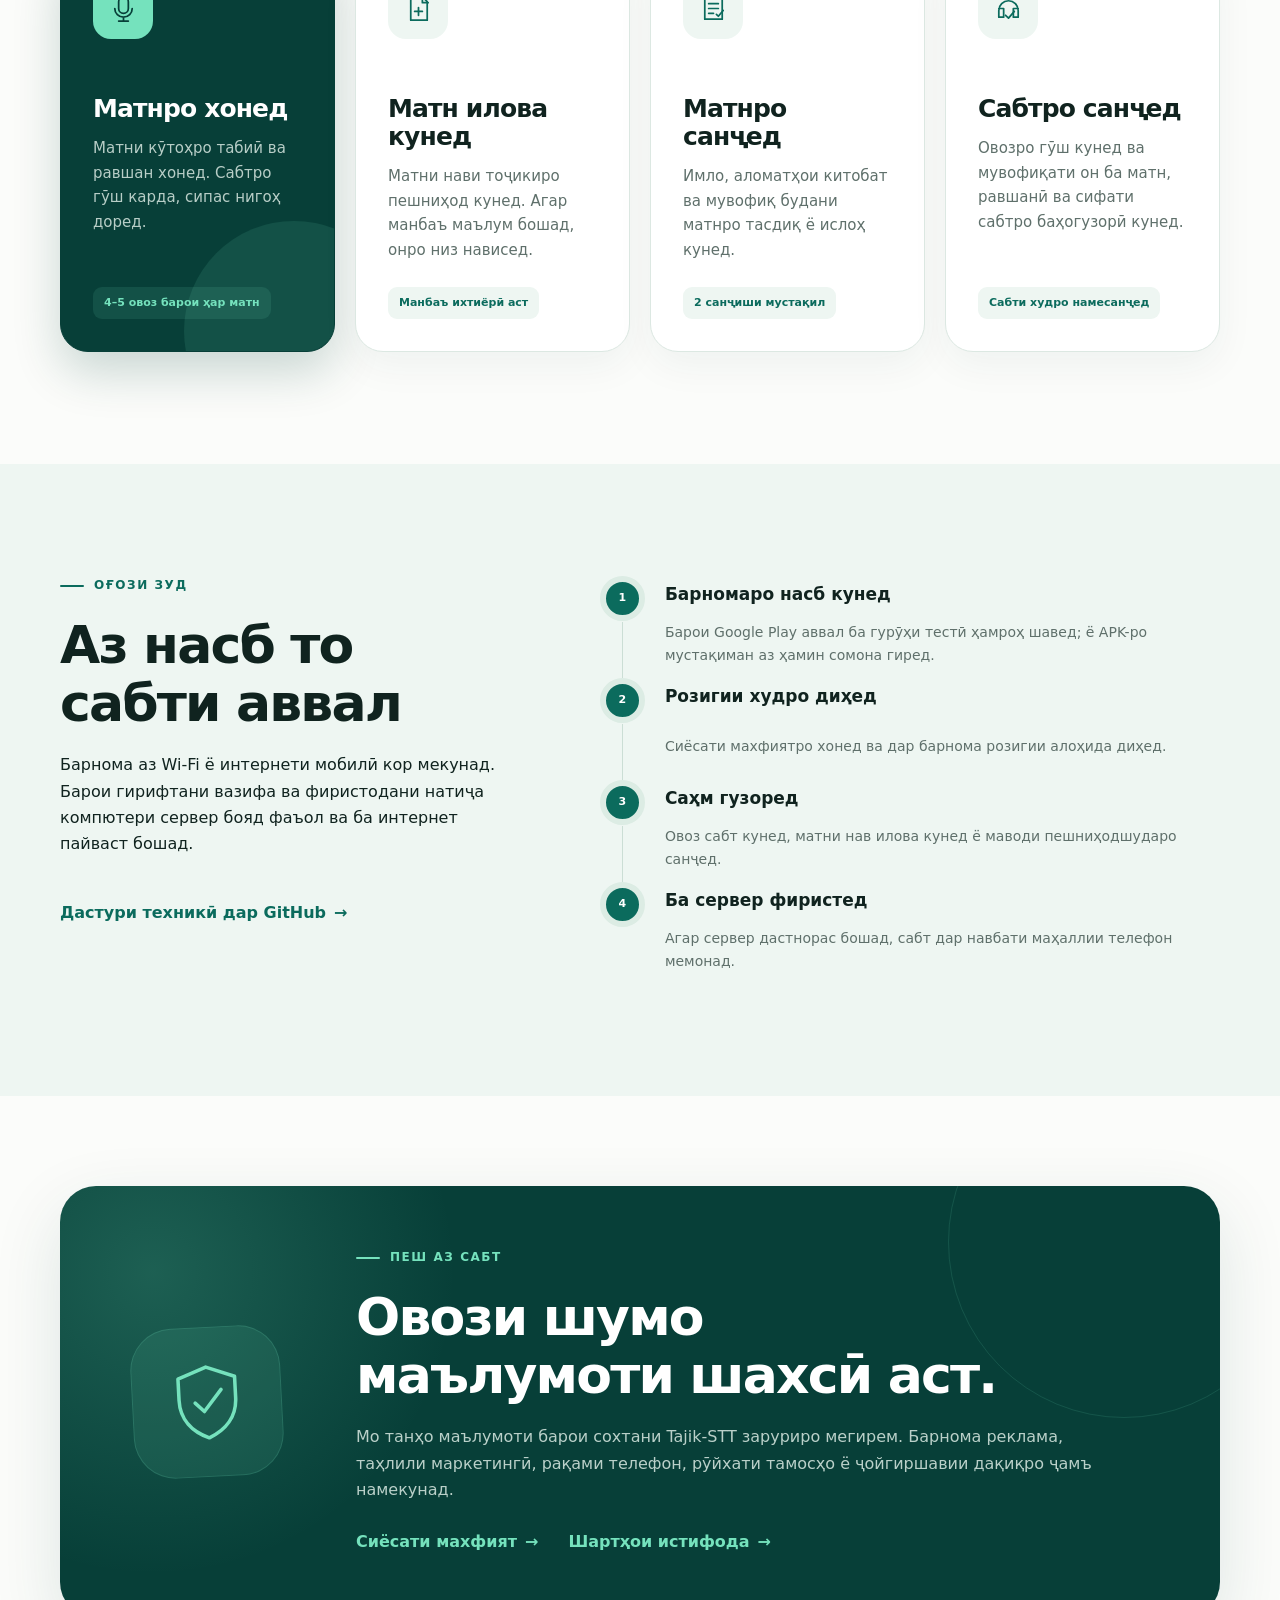
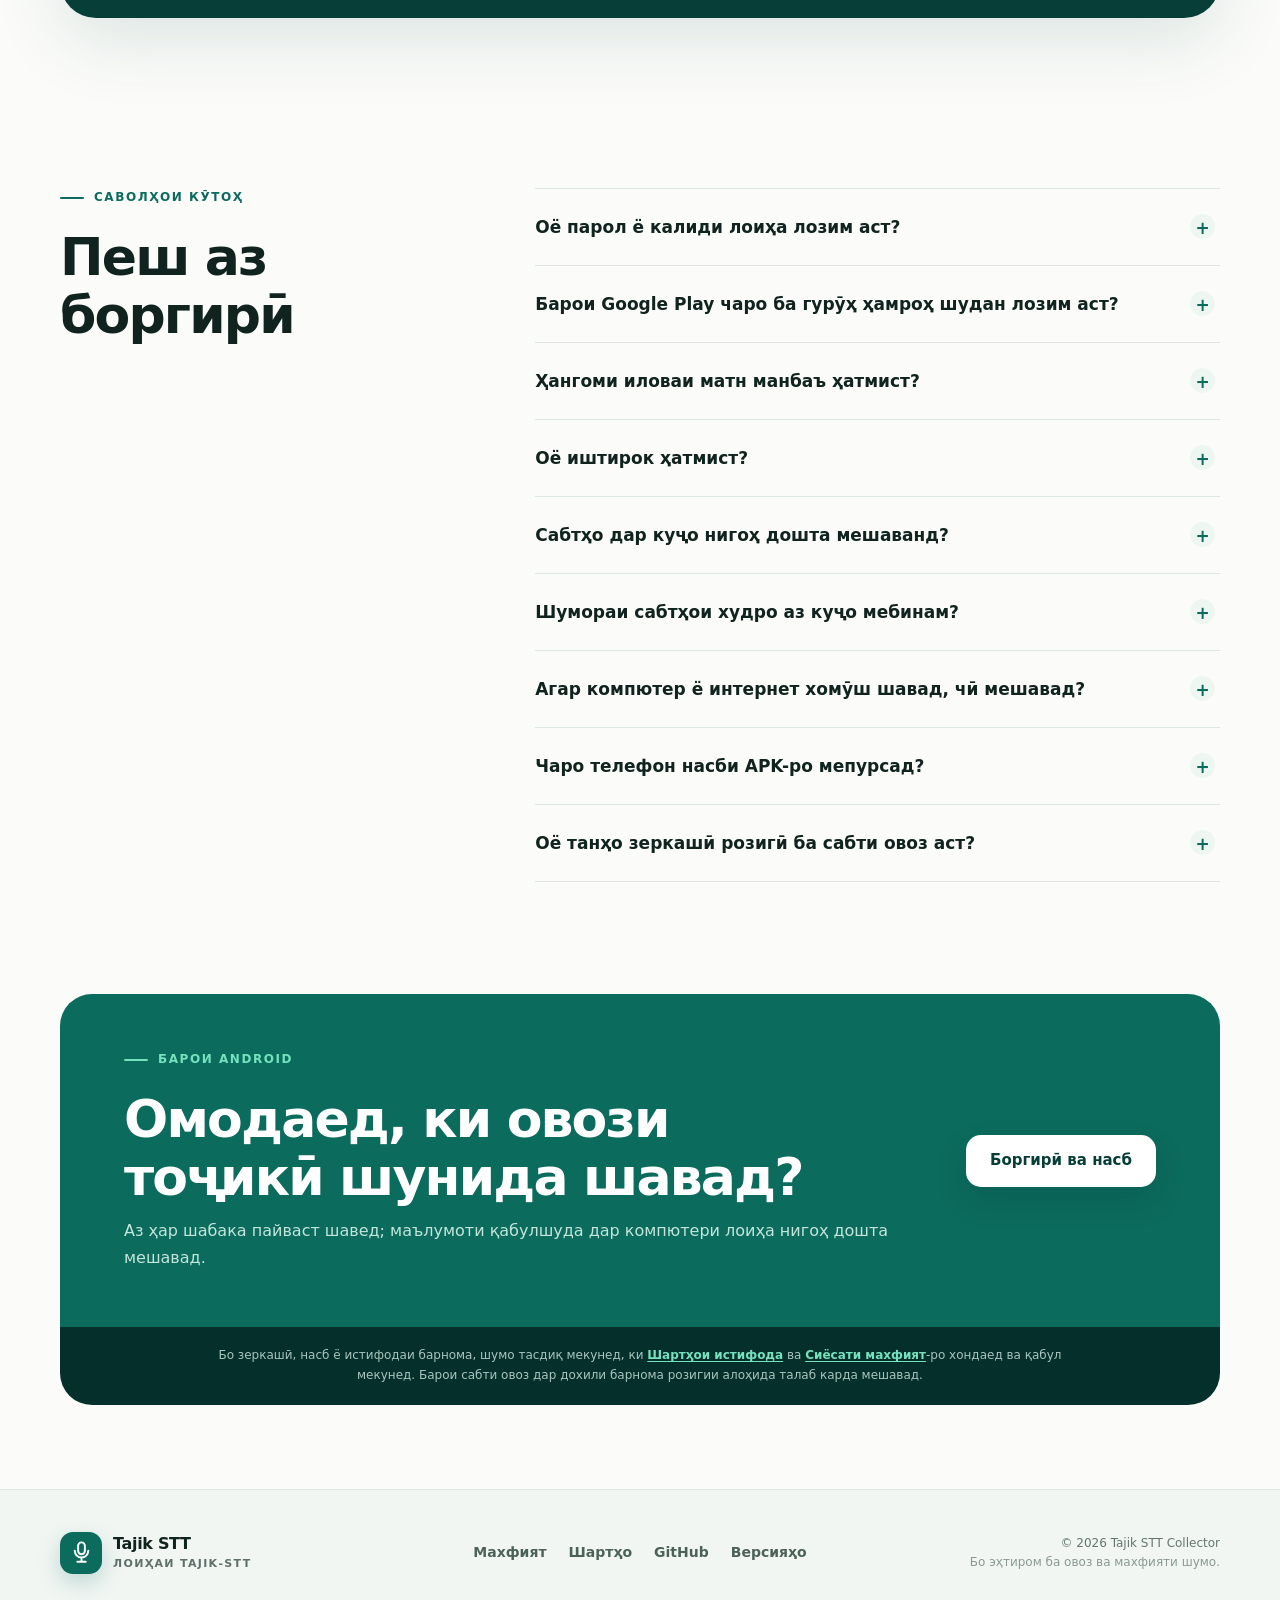
==== commit b9cde49b: "Add tester group step before Google Play install" ====
--- a/docs/index.html
+++ b/docs/index.html
@@ -95,26 +95,36 @@
         <div class="install-heading">
           <p class="eyebrow dark"><span></span> Боргирӣ ва насб</p>
           <h2>Барномаро бо роҳи бароятон қулай насб кунед.</h2>
-          <p>Шумо метавонед барномаро аз Google Play насб кунед ё APK-и расмиро мустақиман аз сомонаи мо боргирӣ намоед. Барои аксари корбарон Google Play роҳи осонтар аст.</p>
+          <p>Барои насб аз Google Play аввал як маротиба ба гурӯҳи тестӣ ҳамроҳ шавед ва баъд Google Play-ро кушоед. Агар намехоҳед ба гурӯҳ ҳамроҳ шавед, APK-и расмиро мустақиман аз ҳамин сомона боргирӣ кунед.</p>
         </div>
 
         <div class="install-download">
           <div>
-            <strong>Android 8.0 ё навтар</strong>
-            <span>Google Play ё APK-и расмии лоиҳа</span>
+            <strong>Google Play — 2 қадами одӣ</strong>
+            <span>Аввал гурӯҳ, баъд насб аз Google Play</span>
           </div>
           <div class="hero-actions">
+            <a class="button button-secondary" href="https://groups.google.com/g/testers-community" target="_blank" rel="noopener">
+              1. Ба гурӯҳ ҳамроҳ шавед
+            </a>
             <a class="button button-primary" href="https://play.google.com/apps/testing/com.zigger06.tajiksttcollector">
               <svg aria-hidden="true" viewBox="0 0 24 24"><path d="M8 5l11 7-11 7z"></path></svg>
-              Аз Google Play
+              2. Аз Google Play
             </a>
-            <a class="button button-secondary" href="https://github.com/Zigger06/Tajik-STT-Collector/releases/latest/download/Tajik-STT-Collector.apk">
-              <svg aria-hidden="true" viewBox="0 0 24 24"><path d="M12 3v12m0 0 5-5m-5 5-5-5M5 20h14"></path></svg>
-              Боргирии APK
-            </a>
-          </div>
-        </div>
-        <p class="download-note">Google Play барои иштирокчиёни санҷиши барнома дастрас аст. APK аз ҳамин сомонаи расмӣ барои насби мустақим пешниҳод мешавад.</p>
+          </div>
+        </div>
+        <p class="download-note">Агар аллакай узви гурӯҳи Testers Community бошед, қадами 1-ро гузаред ва мустақиман Google Play-ро кушоед.</p>
+
+        <div class="install-download">
+          <div>
+            <strong>Насби мустақим — бе гурӯҳ</strong>
+            <span>APK-и расмии Овози Тоҷик аз сомонаи лоиҳа</span>
+          </div>
+          <a class="button button-secondary" href="https://github.com/Zigger06/Tajik-STT-Collector/releases/latest/download/Tajik-STT-Collector.apk">
+            <svg aria-hidden="true" viewBox="0 0 24 24"><path d="M12 3v12m0 0 5-5m-5 5-5-5M5 20h14"></path></svg>
+            Боргирии APK
+          </a>
+        </div>
 
         <div class="install-alert" role="note" aria-label="Огоҳии муҳими амниятӣ">
           <div class="alert-icon" aria-hidden="true">!</div>
@@ -221,7 +231,7 @@
           <a class="text-link" href="https://github.com/Zigger06/Tajik-STT-Collector#быстрый-запуск-на-windows">Дастури техникӣ дар GitHub <span>→</span></a>
         </div>
         <ol class="steps">
-          <li><b>1</b><div><strong>Барномаро насб кунед</strong><span>Аз Google Play ё APK-и расмии ҳамин сомона истифода баред.</span></div></li>
+          <li><b>1</b><div><strong>Барномаро насб кунед</strong><span>Барои Google Play аввал ба гурӯҳи тестӣ ҳамроҳ шавед; ё APK-ро мустақиман аз ҳамин сомона гиред.</span></div></li>
           <li><b>2</b><div><strong>Розигии худро диҳед</strong><span>Сиёсати махфиятро хонед ва дар барнома розигии алоҳида диҳед.</span></div></li>
           <li><b>3</b><div><strong>Саҳм гузоред</strong><span>Овоз сабт кунед, матни нав илова кунед ё маводи пешниҳодшударо санҷед.</span></div></li>
           <li><b>4</b><div><strong>Ба сервер фиристед</strong><span>Агар сервер дастнорас бошад, сабт дар навбати маҳаллии телефон мемонад.</span></div></li>
@@ -258,6 +268,10 @@
             <p>Не. Барнома суроғаи серверро худкор мегирад. Шумо ном ва розигии худро ворид мекунед; минтақа ихтиёрӣ аст. Баъд метавонед овоз сабт кунед, матн илова кунед ва матну аудиои дигаронро санҷед.</p>
           </details>
           <details>
+            <summary>Барои Google Play чаро ба гурӯҳ ҳамроҳ шудан лозим аст?</summary>
+            <p>Айни ҳол версияи Google Play дар санҷиш аст. Барои дастрасӣ як маротиба ба гурӯҳи тестӣ ҳамроҳ шавед ва баъд тугмаи Google Play-ро кушоед. Агар намехоҳед ба гурӯҳ ҳамроҳ шавед, APK-и расмиро аз ҳамин сомона насб карда метавонед.</p>
+          </details>
+          <details>
             <summary>Ҳангоми иловаи матн манбаъ ҳатмист?</summary>
             <p>Не, майдони «Манбаъ» ихтиёрӣ аст. Агар матн аз китоб, мақола ё сомона бошад, беҳтар аст номи манбаъро нависед. Матни иловакардаи шумо пеш аз сабт аз ҷониби дигар ихтиёриён санҷида мешавад.</p>
           </details>
@@ -279,7 +293,7 @@
           </details>
           <details>
             <summary>Чаро телефон насби APK-ро мепурсад?</summary>
-            <p>Ин танҳо ҳангоми насби APK аз сомона рух медиҳад. Android браузер ё мудири файлро «манбаи ношинос» мешуморад. APK-ро танҳо аз ҳамин саҳифа гиред, иҷозатро ба барномаи дуруст танҳо барои насб диҳед ва баъд онро хомӯш кунед. Агар нахоҳед ин иҷозатро диҳед, аз Google Play насб кунед. <a href="#install">Дастури пурраи насб</a>.</p>
+            <p>Ин танҳо ҳангоми насби APK аз сомона рух медиҳад. Android браузер ё мудири файлро «манбаи ношинос» мешуморад. APK-ро танҳо аз ҳамин саҳифа гиред, иҷозатро ба барномаи дуруст танҳо барои насб диҳед ва баъд онро хомӯш кунед. Агар нахоҳед ин иҷозатро диҳед, аввал ба гурӯҳи тестӣ ҳамроҳ шуда, аз Google Play насб кунед. <a href="#install">Дастури пурраи насб</a>.</p>
           </details>
           <details>
             <summary>Оё танҳо зеркашӣ розигӣ ба сабти овоз аст?</summary>
